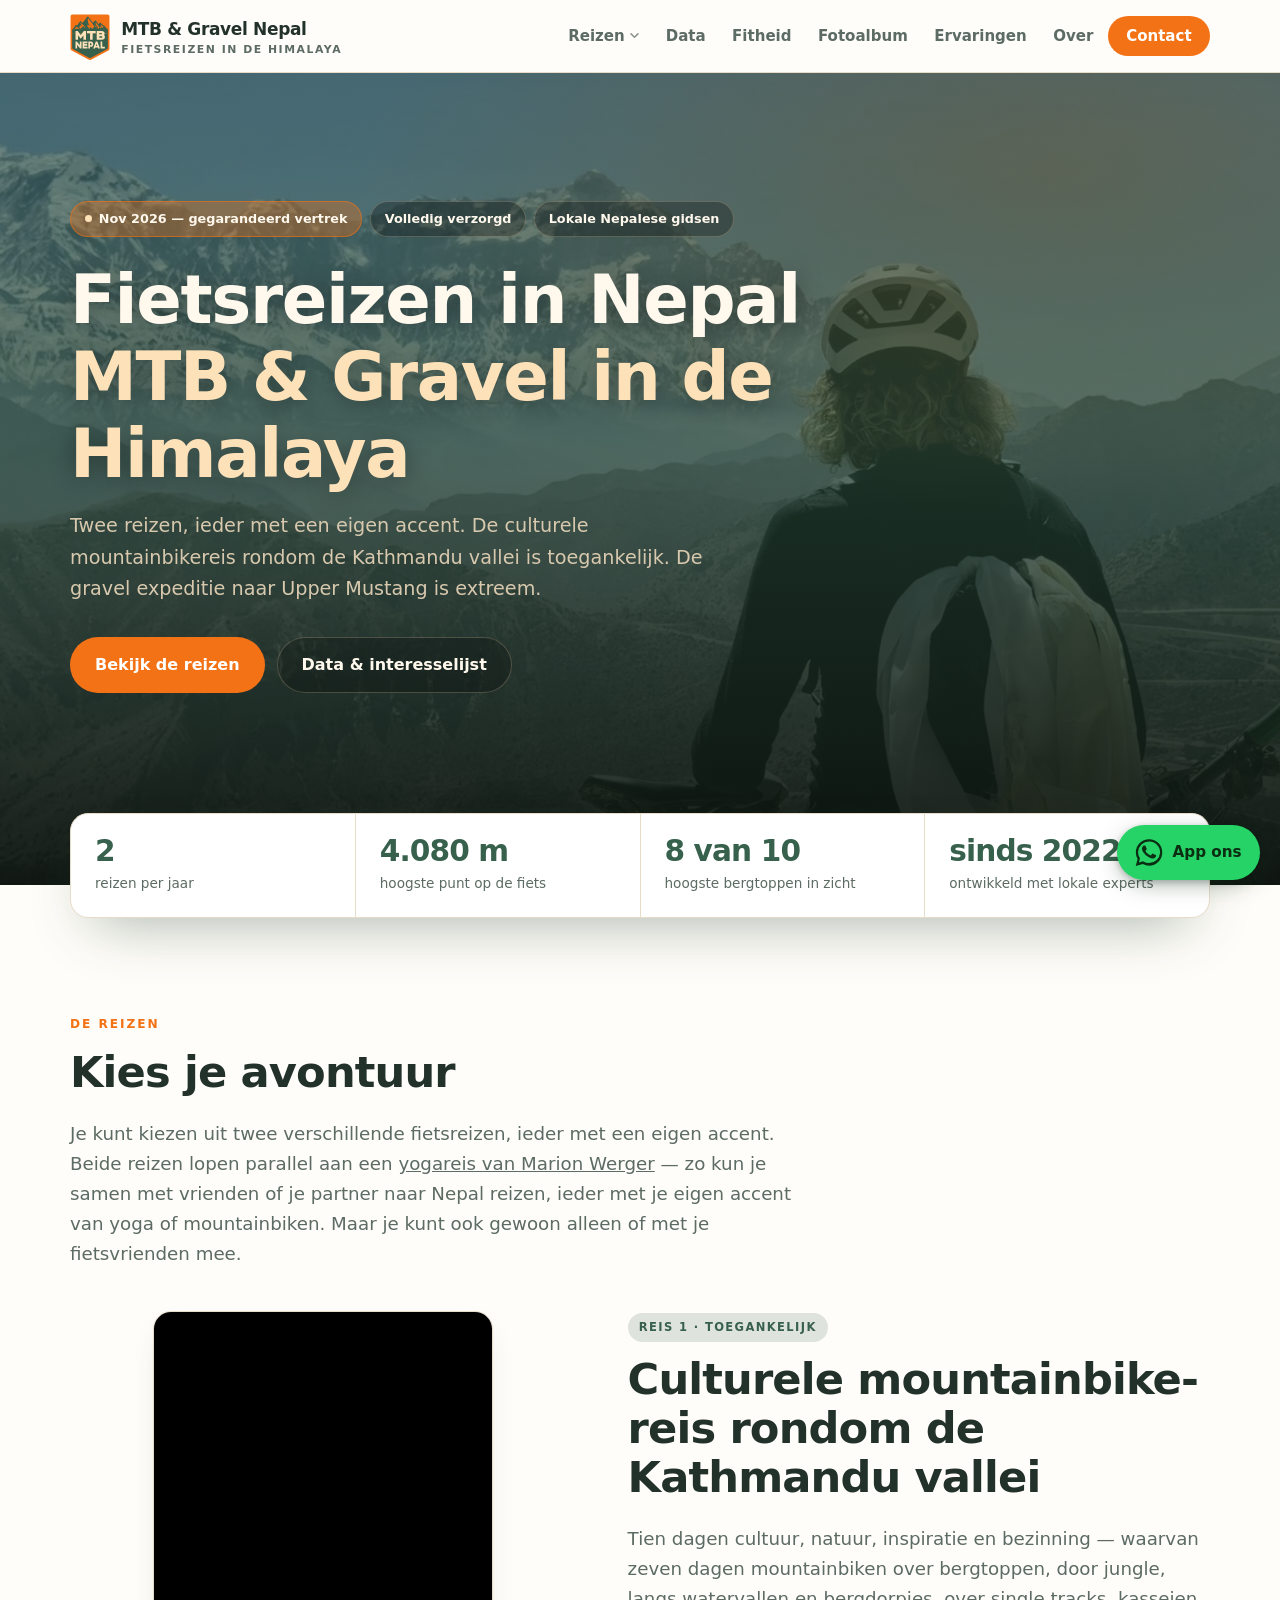
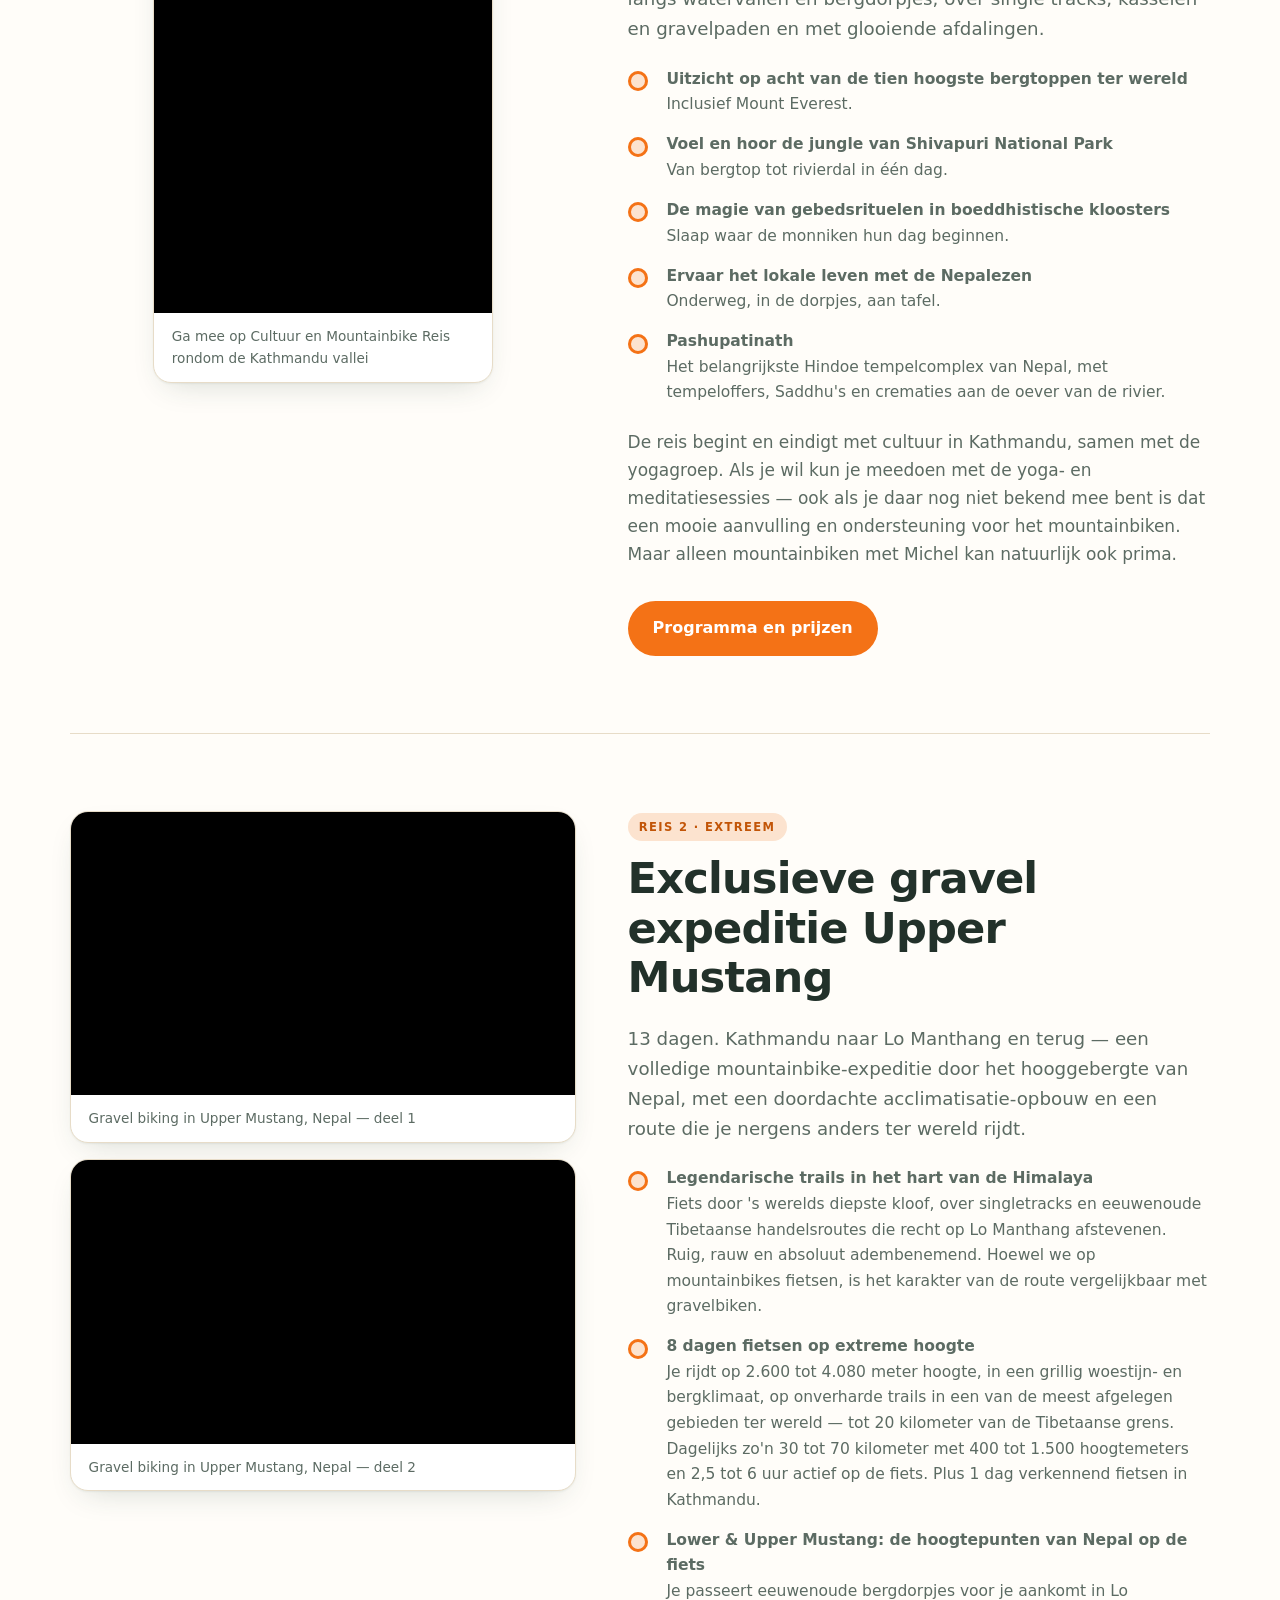
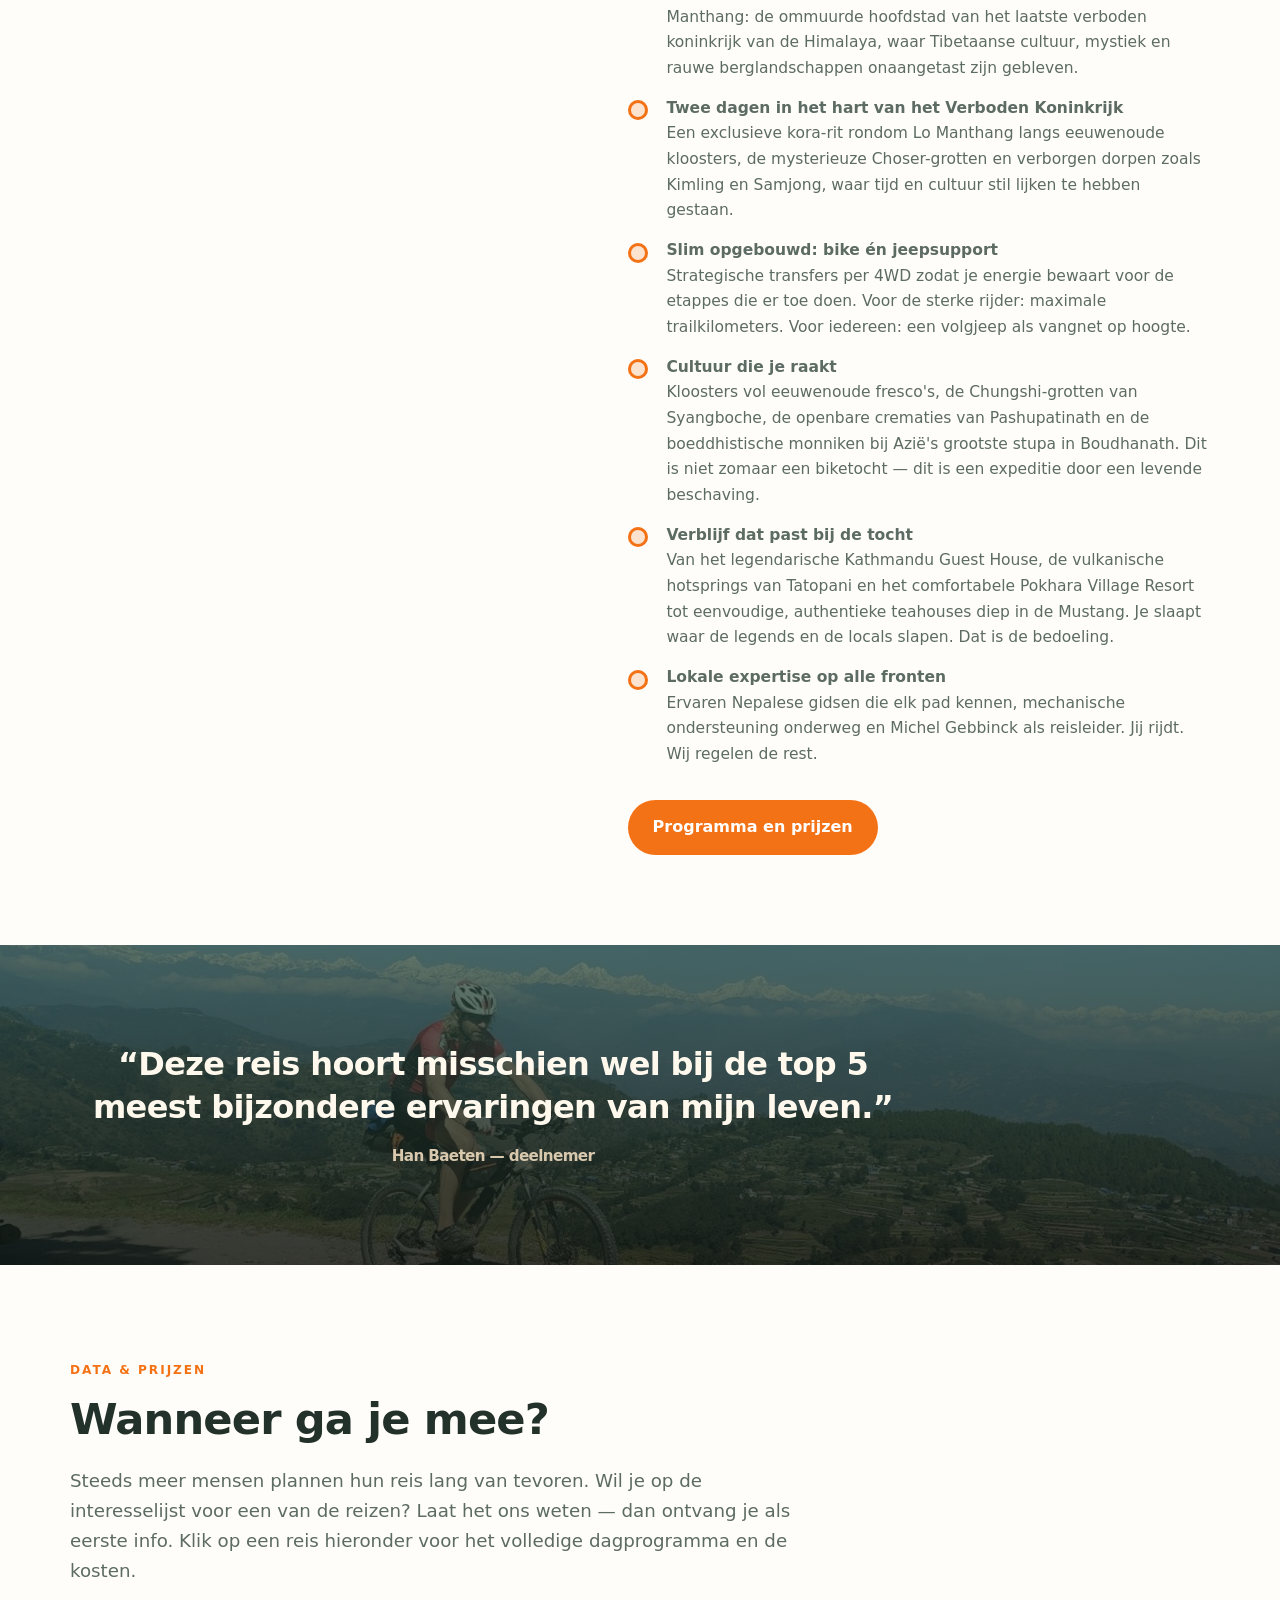
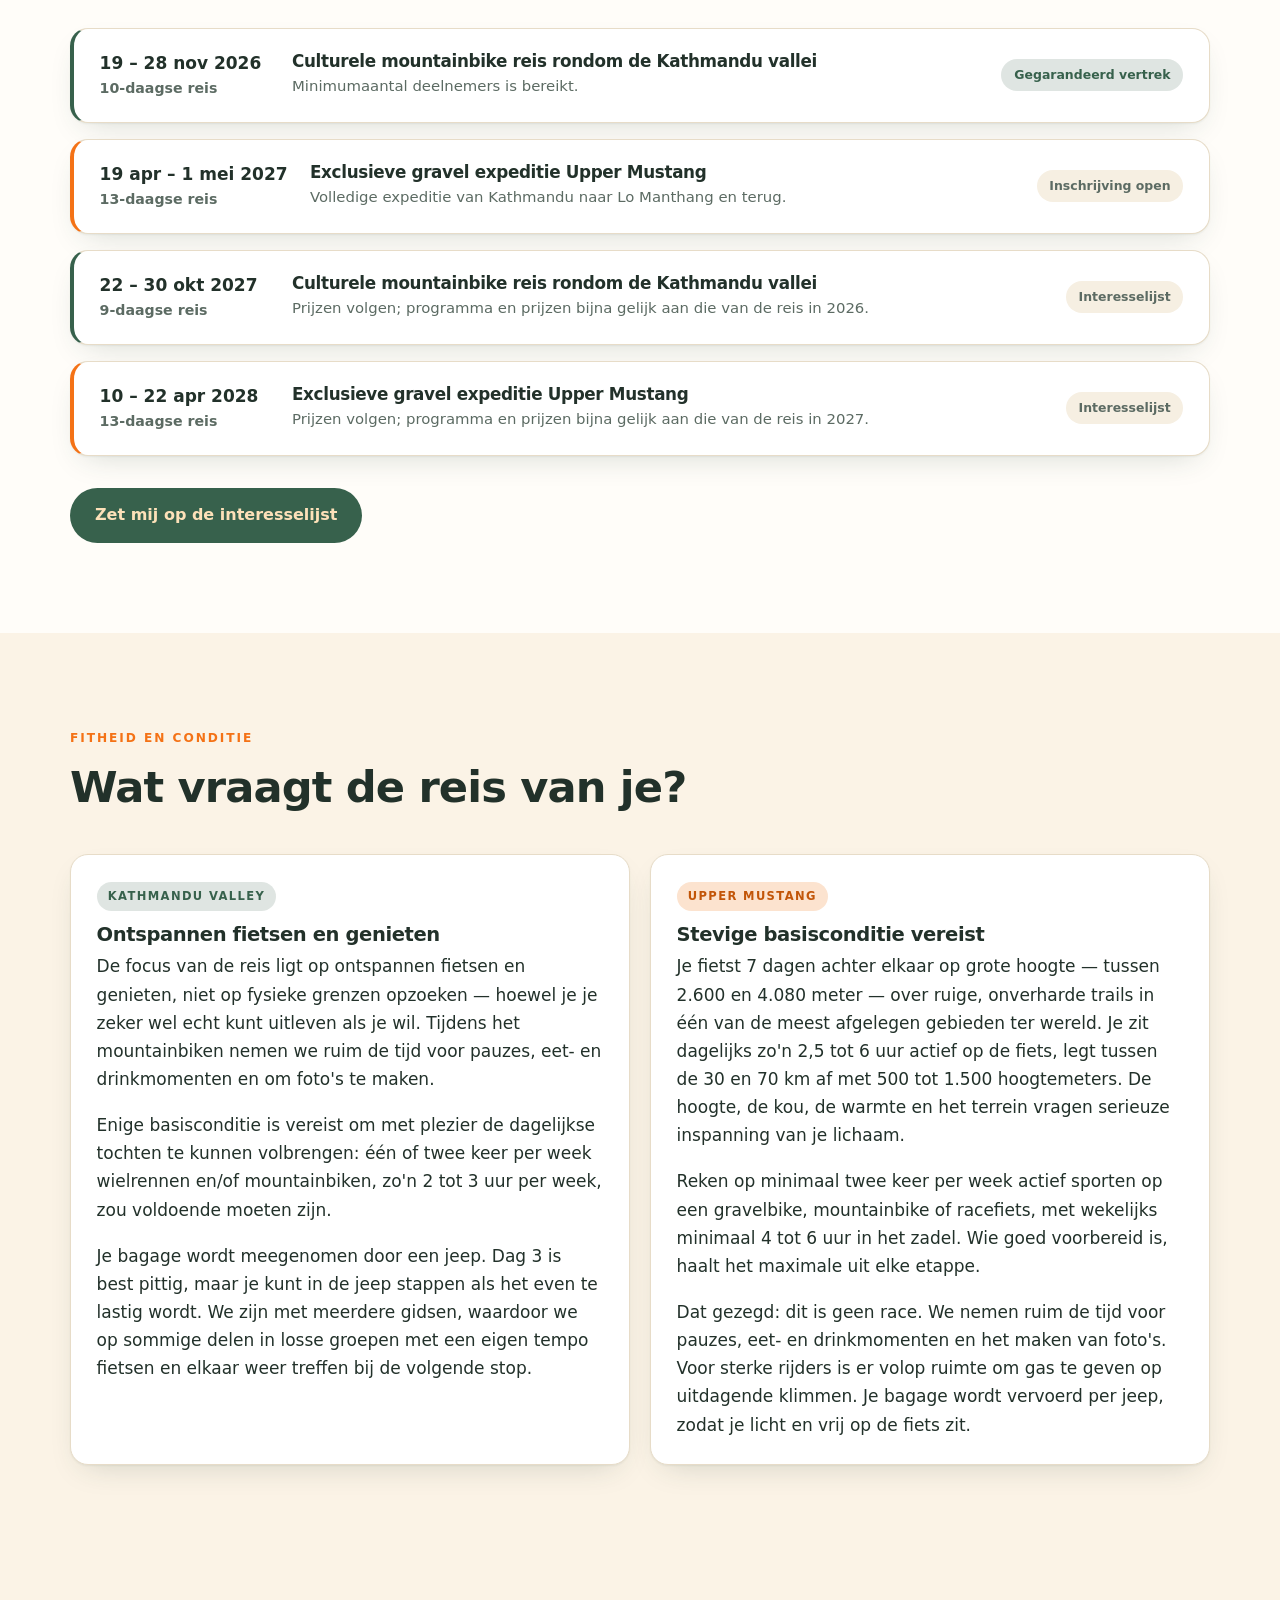
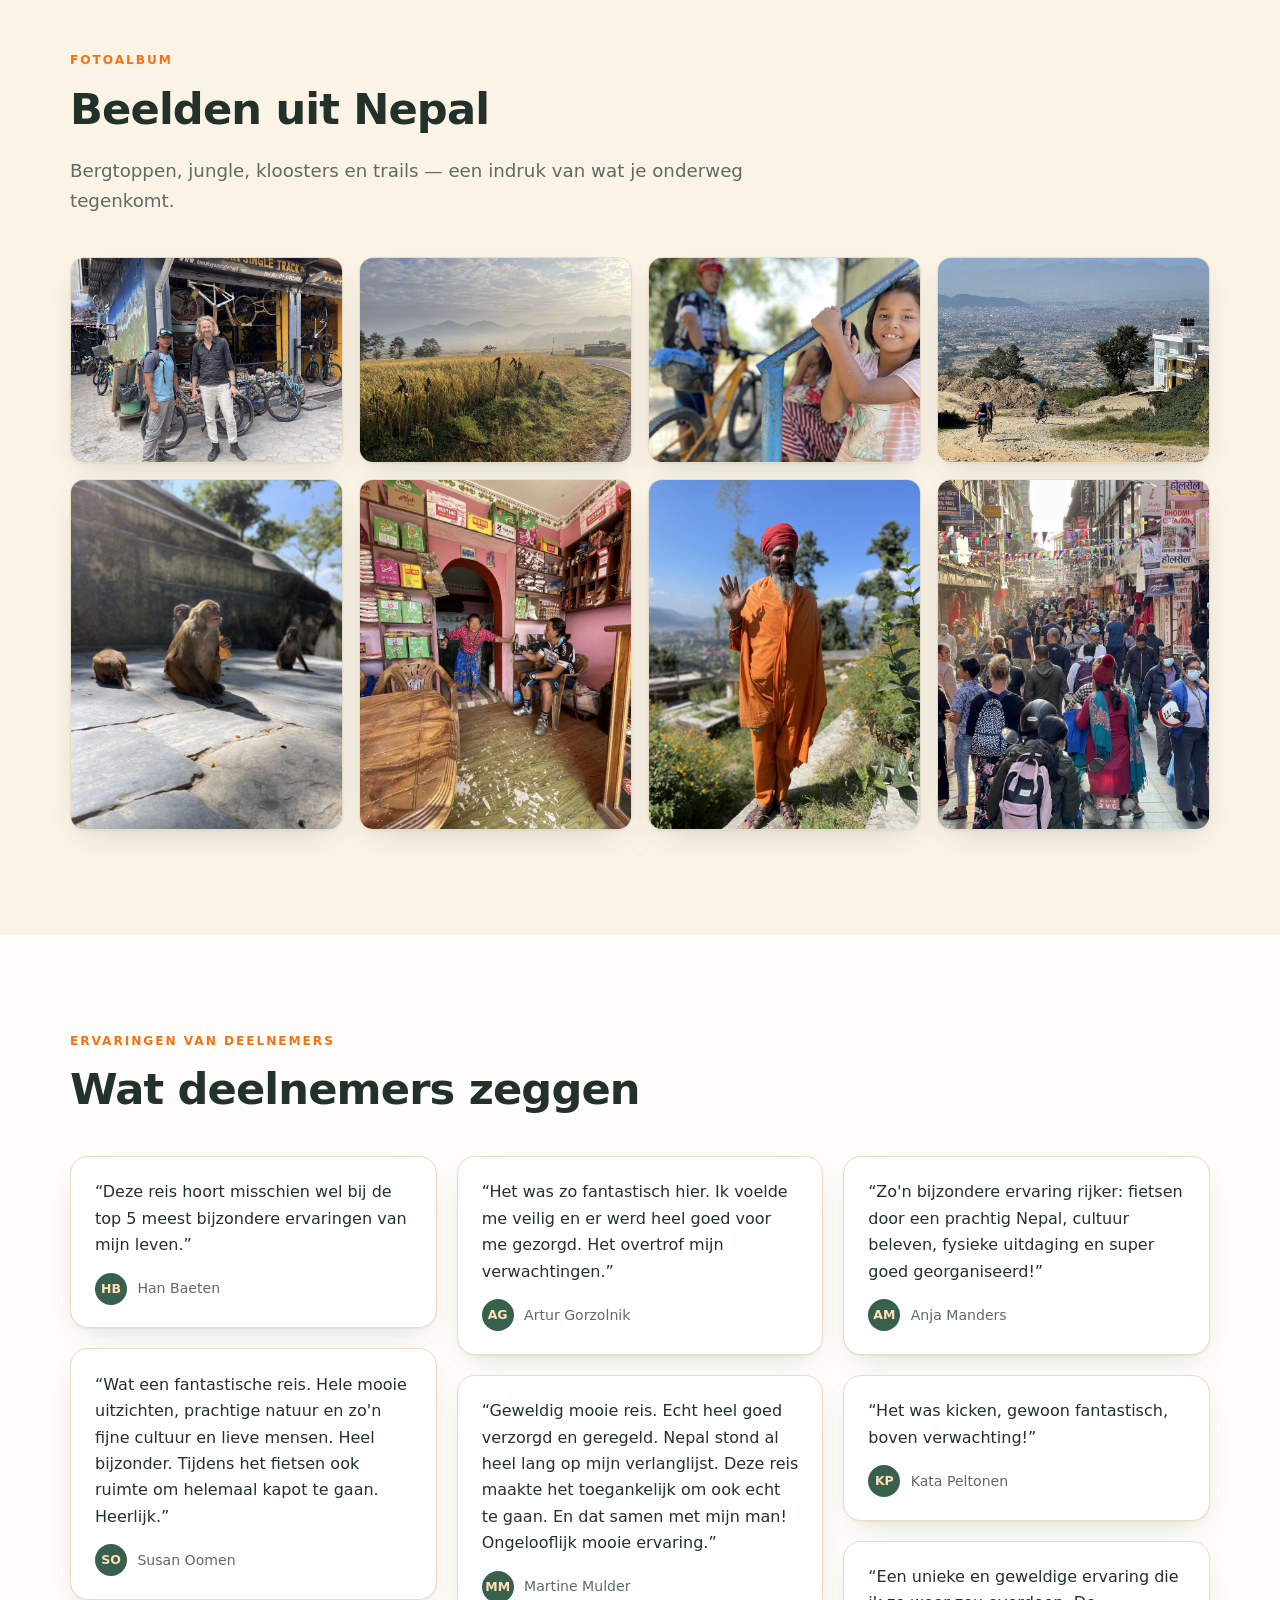
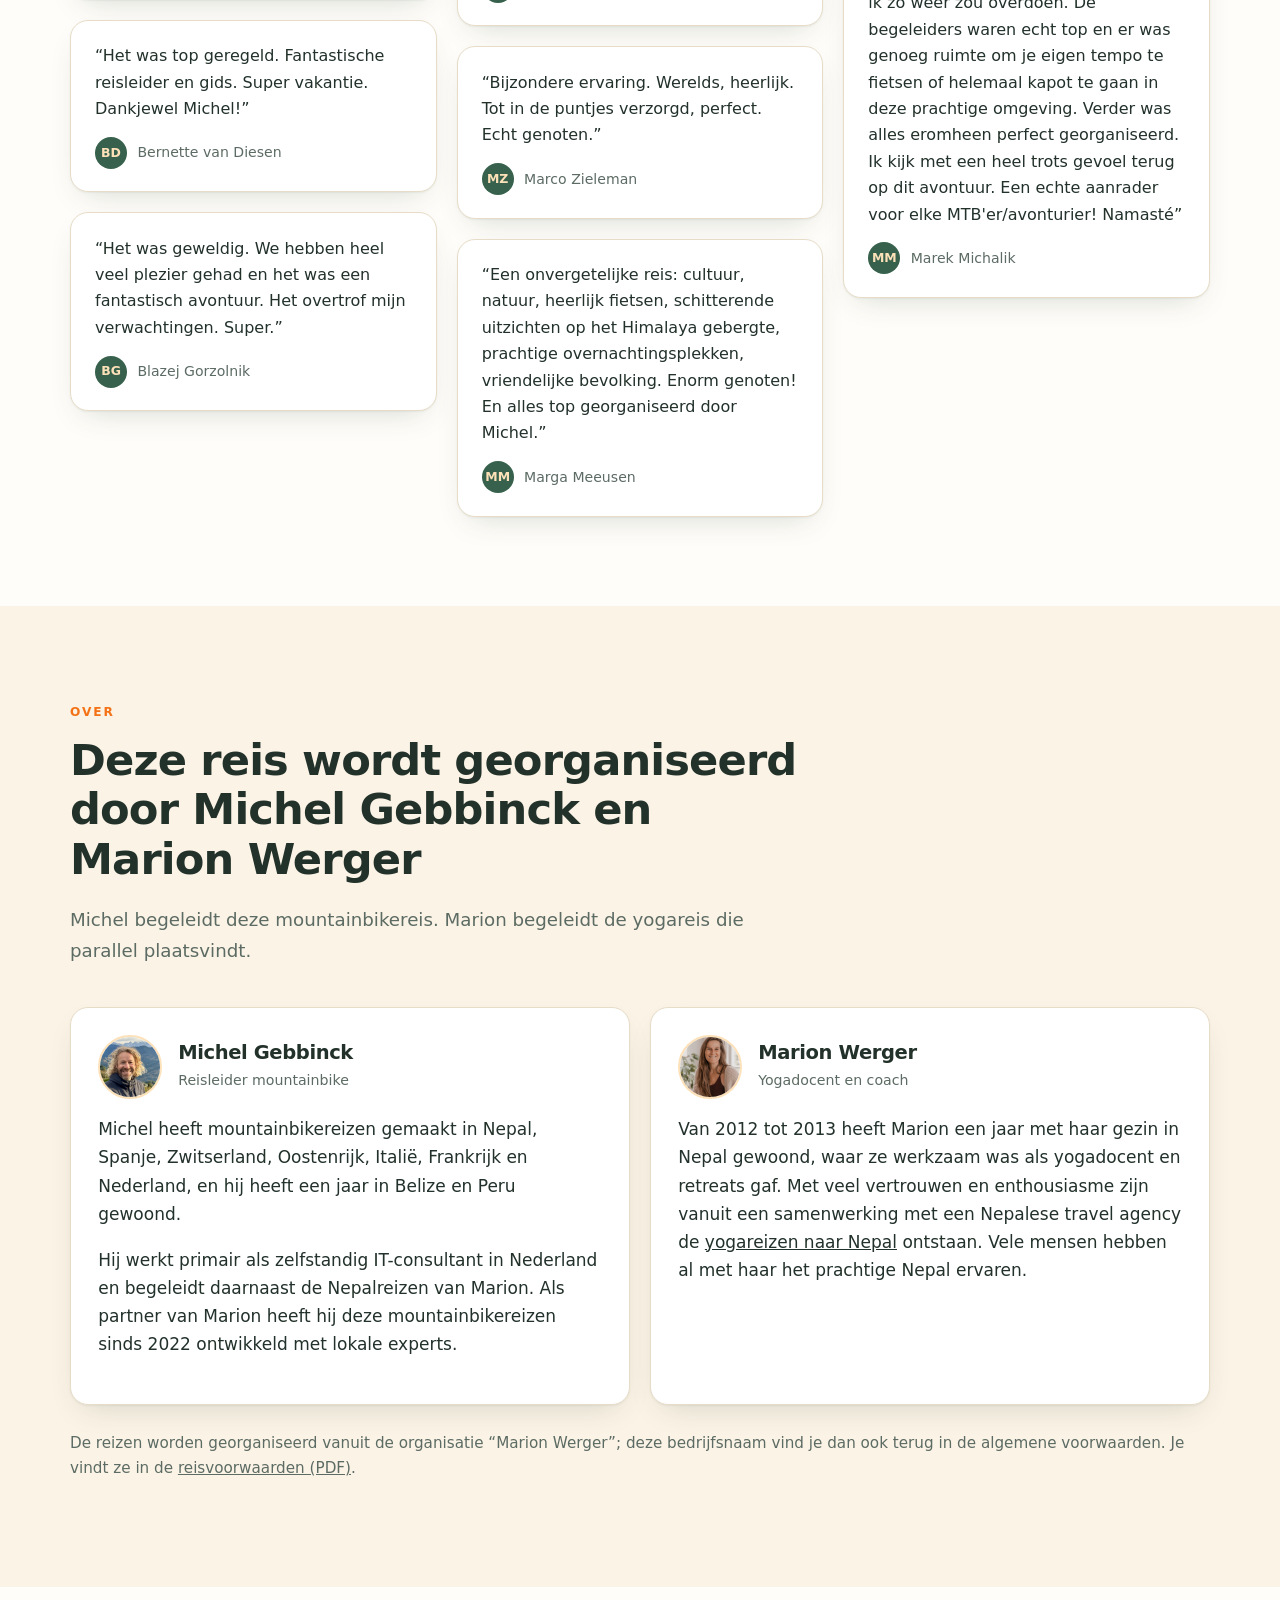
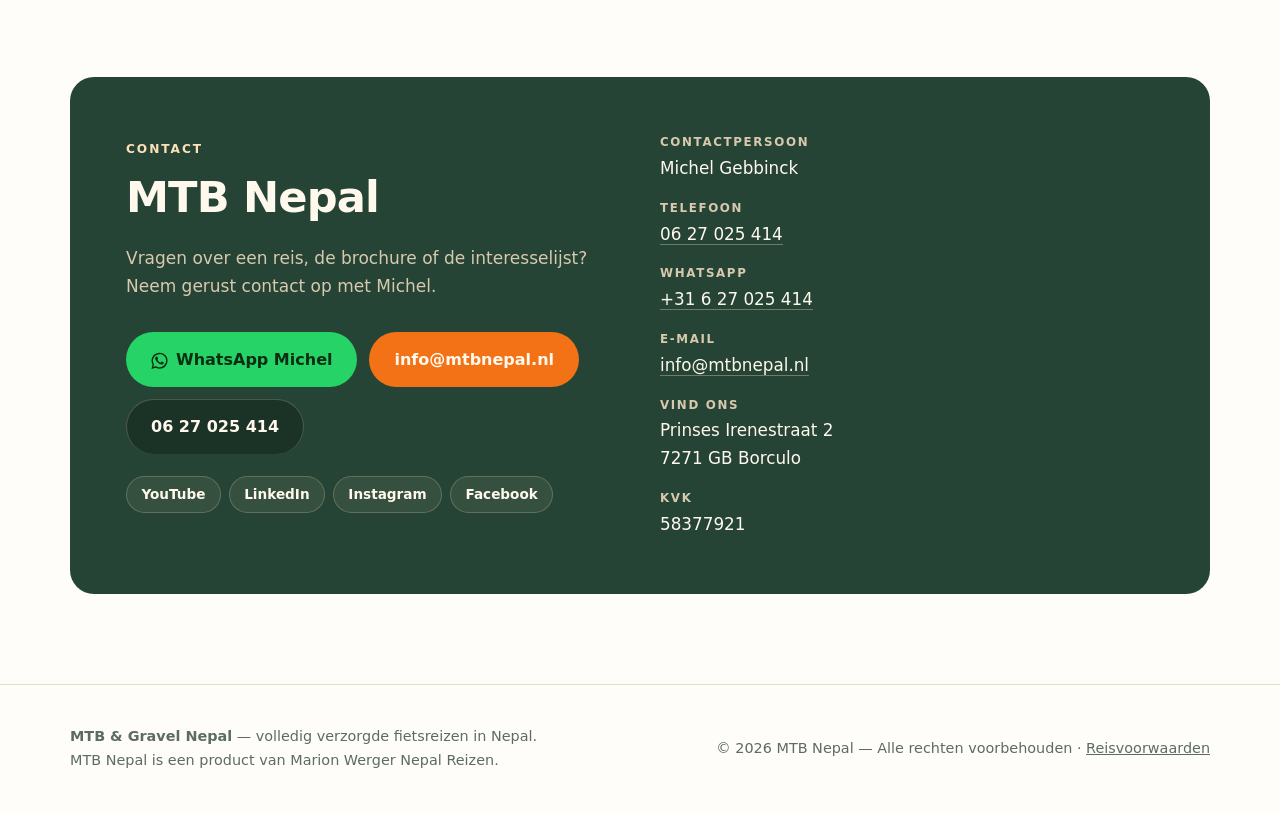
==== index.html @ 0edb3a71 "Add files via upload" ====
<!DOCTYPE html>
<html lang="nl" dir="ltr">
<head>
<meta charset="utf-8">
<meta name="viewport" content="width=device-width, initial-scale=1">
<meta name="color-scheme" content="light dark">
<title>Fietsreizen in Nepal — MTB &amp; Gravel Nepal</title>
<meta name="description" content="Volledig verzorgde mountainbike- en gravelreizen in Nepal. Culturele MTB-reis rondom de Kathmandu vallei en de exclusieve gravel expeditie naar Upper Mustang.">
<link rel="canonical" href="https://www.mtbnepal.nl/">
<meta property="og:site_name" content="MTB &amp; Gravel Nepal">
<meta property="og:title" content="Fietsreizen in Nepal — MTB &amp; Gravel Nepal">
<meta property="og:description" content="Volledig verzorgde mountainbike- en gravelreizen in Nepal. Culturele MTB-reis rondom de Kathmandu vallei en de exclusieve gravel expeditie naar Upper Mustang.">
<meta property="og:type" content="website">
<meta property="og:locale" content="nl_NL">
<meta property="og:url" content="https://www.mtbnepal.nl/">
<meta property="og:image" content="https://www.mtbnepal.nl/share-home.jpg">
<meta property="og:image:width" content="1200">
<meta property="og:image:height" content="630">
<meta property="og:image:alt" content="MTB &amp;amp; Gravel Nepal — fietsreizen in de Himalaya">
<meta name="twitter:card" content="summary_large_image">
<meta name="twitter:title" content="Fietsreizen in Nepal — MTB &amp; Gravel Nepal">
<meta name="twitter:description" content="Volledig verzorgde mountainbike- en gravelreizen in Nepal. Culturele MTB-reis rondom de Kathmandu vallei en de exclusieve gravel expeditie naar Upper Mustang.">
<meta name="twitter:image" content="https://www.mtbnepal.nl/share-home.jpg">
<link rel="icon" href="favicon.ico" sizes="any">
<link rel="icon" href="favicon.svg" type="image/svg+xml">
<link rel="icon" href="favicon-32x32.png" type="image/png" sizes="32x32">
<link rel="icon" href="favicon-16x16.png" type="image/png" sizes="16x16">
<link rel="apple-touch-icon" href="apple-touch-icon.png">
<link rel="manifest" href="site.webmanifest">
<meta name="theme-color" content="#F47216">
<link rel="stylesheet" href="style.css">
<script type="application/ld+json">
{
  "@context": "https://schema.org",
  "@graph": [
    {
      "@type": "TravelAgency",
      "@id": "https://www.mtbnepal.nl/#organisatie",
      "name": "MTB & Gravel Nepal",
      "url": "https://www.mtbnepal.nl/",
      "telephone": "+31627025414",
      "email": "info@mtbnepal.nl",
      "address": {
        "@type": "PostalAddress",
        "streetAddress": "Prinses Irenestraat 2",
        "postalCode": "7271 GB",
        "addressLocality": "Borculo",
        "addressCountry": "NL"
      },
      "sameAs": [
        "https://www.instagram.com/mtbnepal.nl",
        "https://www.facebook.com/mtbnepal.nl",
        "https://www.youtube.com/@michelgebbinck",
        "https://www.linkedin.com/in/michelgebbinck"
      ]
    },
    {
      "@type": "WebSite",
      "url": "https://www.mtbnepal.nl/",
      "name": "MTB & Gravel Nepal",
      "inLanguage": "nl-NL",
      "publisher": {
        "@id": "https://www.mtbnepal.nl/#organisatie"
      }
    },
    {
      "@type": "TouristTrip",
      "name": "Culturele mountainbike reis rondom de Kathmandu vallei",
      "description": "Tien dagen cultuur, natuur en mountainbiken rondom de Kathmandu vallei in Nepal.",
      "url": "https://www.mtbnepal.nl/kathmandu-vallei.html",
      "image": "https://www.mtbnepal.nl/images/hero-kathmandu-vallei.jpg",
      "touristType": "Mountainbikers en gravelrijders",
      "itinerary": {
        "@type": "Place",
        "name": "Nepal",
        "address": {
          "@type": "PostalAddress",
          "addressCountry": "NP"
        }
      },
      "provider": {
        "@id": "https://www.mtbnepal.nl/#organisatie"
      },
      "offers": {
        "@type": "Offer",
        "price": "1600",
        "priceCurrency": "EUR",
        "availability": "https://schema.org/InStock",
        "url": "https://www.mtbnepal.nl/kathmandu-vallei.html",
        "validFrom": "2026-01-01"
      },
      "subjectOf": {
        "@type": "Event",
        "startDate": "2026-11-19",
        "endDate": "2026-11-28",
        "eventAttendanceMode": "https://schema.org/OfflineEventAttendanceMode",
        "name": "Culturele mountainbike reis rondom de Kathmandu vallei",
        "location": {
          "@type": "Place",
          "name": "Nepal",
          "address": {
            "@type": "PostalAddress",
            "addressCountry": "NP"
          }
        }
      }
    },
    {
      "@type": "TouristTrip",
      "name": "Exclusieve gravel expeditie Upper Mustang",
      "description": "Dertien dagen gravelexpeditie van Kathmandu naar Lo Manthang, het laatste verboden koninkrijk van de Himalaya.",
      "url": "https://www.mtbnepal.nl/upper-mustang.html",
      "image": "https://www.mtbnepal.nl/images/hero-upper-mustang.jpg",
      "touristType": "Mountainbikers en gravelrijders",
      "itinerary": {
        "@type": "Place",
        "name": "Nepal",
        "address": {
          "@type": "PostalAddress",
          "addressCountry": "NP"
        }
      },
      "provider": {
        "@id": "https://www.mtbnepal.nl/#organisatie"
      },
      "offers": {
        "@type": "Offer",
        "price": "3375",
        "priceCurrency": "EUR",
        "availability": "https://schema.org/InStock",
        "url": "https://www.mtbnepal.nl/upper-mustang.html",
        "validFrom": "2026-01-01"
      },
      "subjectOf": {
        "@type": "Event",
        "startDate": "2027-04-19",
        "endDate": "2027-05-01",
        "eventAttendanceMode": "https://schema.org/OfflineEventAttendanceMode",
        "name": "Exclusieve gravel expeditie Upper Mustang",
        "location": {
          "@type": "Place",
          "name": "Nepal",
          "address": {
            "@type": "PostalAddress",
            "addressCountry": "NP"
          }
        }
      }
    }
  ]
}
</script>
</head>
<body>
<header class="site-header">
  <div class="wrap">
    <nav class="nav" aria-label="Hoofdnavigatie">
      <a class="brand" href="#top">
        <span class="mark" aria-hidden="true"><svg viewBox="300 46 623 725" xmlns="http://www.w3.org/2000/svg" role="img" aria-label="MTB Nepal logo"><path fill="#F47216" d="M 308.414 87.316 L 308.414 586.167 C 308.414 598.148 315 609.164 325.550 614.835 L 588.453 756.160 C 602.886 763.917 620.25 763.917 634.683 756.160 L 897.582 614.835 C 908.136 609.164 914.718 598.148 914.718 586.167 L 914.718 87.316 C 914.718 69.339 900.148 54.765 882.171 54.765 L 340.964 54.765 C 322.988 54.765 308.414 69.339 308.414 87.316 "/><path fill="#37614C" d="M 573.523 143.390 C 570.121 153.843 592.527 157.976 580.324 183.75 L 611.023 232.367 L 577.605 210.042 L 568.718 237.312 L 611.652 285.546 L 550.812 251.152 L 525.152 271.148 C 526.066 254.093 535.488 243.957 525.398 234.292 L 466.773 181.449 C 465.75 181.5 462.816 183.703 462.285 185.175 C 461.652 186.937 462.515 191.300 463.726 193.148 L 481.410 220.132 C 461.558 228.496 452.406 225.683 445.085 250.800 L 463.300 280.179 L 402.265 244.527 L 352.179 298.046 L 332.984 294.148 L 392.171 213.281 L 409.230 224.742 L 461.226 154.933 L 493.335 184.625 L 577.296 81.777 L 657.722 181.082 L 697.757 144.582 L 741.5 201.816 L 773.257 179.808 C 795.441 199.308 805.273 219.007 834.062 228.074 C 854.375 246.644 871.425 269.328 890.152 290.863 L 852.562 280.558 L 808.578 234.574 L 780.398 208.808 L 781.789 232.441 C 791.75 244.035 800.554 253.105 809.691 266.003 L 772.546 241.171 L 760.617 251.261 L 701.386 173.683 L 697.304 205.503 L 753.417 285.296 L 686.808 225 L 668.761 232.312 L 660.570 210.386 L 583.242 113.546 Z M 573.523 143.390 "/><path fill="#37614C" d="M 463.300 275.996 L 508.863 234.808 L 525.152 264.843 L 550.812 240.164 L 611.652 282.617 L 606.382 248.050 L 655.906 277.117 L 680.738 234.808 L 753.417 282.308 L 749.148 249.886 L 783.304 271.578 L 784.687 251.730 L 809.691 258.496 L 817.609 248.898 L 890.152 289.179 L 890.152 351.519 L 332.984 351.519 L 332.984 293.234 L 415.957 270.761 Z M 463.300 275.996 "/><path fill="#37614C" d="M 332.984 351.519 L 332.984 567.503 C 332.984 579.820 339.75 591.136 350.597 596.968 L 588.437 724.820 C 602.878 732.585 620.253 732.585 634.699 724.820 L 872.539 596.968 C 883.386 591.136 890.152 579.820 890.152 567.503 L 890.152 351.519 Z M 332.984 351.519 "/><path fill="#FDE1B9" d="M 546.757 311.476 C 548.101 311.476 549.445 312.820 549.445 314.164 L 549.445 443.136 C 549.445 444.476 548.101 445.820 546.757 445.820 L 511.828 445.820 C 510.484 445.820 509.140 444.476 509.140 443.136 L 509.140 375.066 L 508.691 375.066 C 508.691 375.066 505.335 382.007 500.410 388.726 L 467.718 433.281 L 435.253 388.726 C 430.324 382.007 426.964 375.066 426.964 375.066 L 426.296 375.066 L 426.296 443.136 C 426.296 444.476 424.949 445.820 423.609 445.820 L 388.679 445.820 C 387.335 445.820 385.992 444.476 385.992 443.136 L 385.992 314.164 C 385.992 312.820 387.335 311.476 388.679 311.476 L 418.679 311.476 C 420.25 311.476 421.816 312.148 422.937 313.714 L 467.492 374.843 L 467.941 374.843 L 512.5 313.714 C 513.617 312.148 515.187 311.476 516.753 311.476 Z M 546.757 311.476 "/><path fill="#FDE1B9" d="M 568.242 345.511 C 566.902 345.511 565.109 343.718 565.109 342.375 L 565.109 314.609 C 565.109 313.265 566.902 311.476 568.242 311.476 L 697.214 311.476 C 698.558 311.476 700.351 313.265 700.351 314.609 L 700.351 342.375 C 700.351 343.718 698.558 345.511 697.214 345.511 L 652.882 345.511 L 652.882 443.136 C 652.882 444.476 651.539 445.820 650.195 445.820 L 615.265 445.820 C 613.921 445.820 612.578 444.476 612.578 443.136 L 612.578 345.511 Z M 568.242 345.511 "/><path fill="#FDE1B9" d="M 756.320 414.027 L 788.339 414.027 C 799.980 414.027 804.234 409.546 804.234 402.832 C 804.234 396.339 799.308 391.410 787.890 391.410 L 756.320 391.410 Z M 756.320 362.75 L 786.996 362.75 C 796.398 362.75 799.757 358.722 799.757 353.125 C 799.757 347.527 795.277 343.269 785.652 343.269 L 756.320 343.269 Z M 718.703 445.820 C 717.359 445.820 716.015 444.476 716.015 443.136 L 716.015 314.164 C 716.015 312.820 717.359 311.476 718.703 311.476 L 792.589 311.476 C 823.492 311.476 839.835 328.046 839.835 348.867 C 839.835 359.167 835.804 367.453 828.863 373.722 L 828.863 373.945 C 838.718 380.886 844.539 391.187 844.539 404.398 C 844.539 430.148 825.507 445.820 792.589 445.820 Z M 718.703 445.820 "/><path fill="#FDE1B9" d="M 421.105 536.683 C 417.003 531.558 412.320 524.242 412.320 524.242 L 411.738 524.242 L 411.738 581.156 C 411.738 582.25 410.859 583.351 409.980 583.351 L 387.144 583.351 C 386.265 583.351 385.386 582.25 385.386 581.156 L 385.386 475.746 C 385.386 474.648 386.265 473.550 387.144 473.550 L 406.906 473.550 L 444.527 521.128 C 448.769 526.437 452.578 532.476 452.578 532.476 L 453.015 532.476 L 453.015 475.746 C 453.015 474.648 453.894 473.550 454.769 473.550 L 477.609 473.550 C 478.484 473.550 479.363 474.648 479.363 475.746 L 479.363 581.156 C 479.363 582.25 478.484 583.351 477.609 583.351 L 457.843 583.351 Z M 421.105 536.683 "/><path fill="#FDE1B9" d="M 522.410 540.894 L 522.410 555.531 L 570.421 555.531 C 571.300 555.531 572.472 557 572.472 558.093 L 572.472 580.789 C 572.472 581.886 571.300 583.351 570.421 583.351 L 497.816 583.351 C 496.941 583.351 496.062 582.25 496.062 581.156 L 496.062 475.746 C 496.062 474.648 496.941 473.550 497.816 473.550 L 569.835 473.550 C 570.714 473.550 571.886 475.015 571.886 476.113 L 571.886 498.804 C 571.886 499.902 570.714 501.367 569.835 501.367 L 522.410 501.367 L 522.410 514.910 L 565.445 514.910 C 566.324 514.910 567.496 516.371 567.496 517.468 L 567.496 538.332 C 567.496 539.429 566.324 540.894 565.445 540.894 Z M 522.410 540.894 "/><path fill="#FDE1B9" d="M 611.566 501.367 L 611.566 531.558 L 622.984 531.558 C 631.179 531.558 636.304 525.523 636.304 516.554 C 636.304 507.589 631.328 501.367 622.984 501.367 Z M 586.972 583.347 C 586.093 583.347 585.214 582.25 585.214 581.152 L 585.214 475.75 C 585.214 474.648 586.093 473.550 586.972 473.550 L 625.617 473.550 C 647.429 473.550 662.796 490.570 662.796 516.003 C 662.796 541.992 646.695 557.546 625.617 557.546 L 611.566 557.546 L 611.566 581.152 C 611.566 582.25 610.687 583.347 609.808 583.347 Z M 586.972 583.347 "/><path fill="#FDE1B9" d="M 703.937 542.726 L 724.140 542.726 L 720.187 531.558 C 717.843 524.789 714.476 510.699 714.476 510.699 L 713.597 510.699 C 713.597 510.699 710.234 524.789 707.890 531.558 Z M 733.214 568.710 L 694.863 568.710 L 690.617 580.968 C 689.886 582.980 689.300 583.351 687.542 583.351 L 662.953 583.351 C 662.074 583.351 661.781 582.617 661.781 582.066 C 661.781 581.519 662.074 580.789 662.367 579.875 L 701.742 473.550 L 726.335 473.550 L 765.710 579.875 C 766.003 580.605 766.296 581.519 766.296 582.066 C 766.296 582.617 766.003 583.351 765.125 583.351 L 740.535 583.351 C 738.777 583.351 738.191 582.980 737.460 580.968 Z M 733.214 568.710 "/><path fill="#FDE1B9" d="M 802.464 555.531 L 841.105 555.531 C 841.984 555.531 843.156 557 843.156 558.093 L 843.156 580.789 C 843.156 581.886 841.984 583.351 841.105 583.351 L 777.871 583.351 C 776.992 583.351 776.113 582.25 776.113 581.156 L 776.113 475.746 C 776.113 474.648 776.992 473.550 777.871 473.550 L 800.707 473.550 C 801.585 473.550 802.464 474.648 802.464 475.746 Z M 802.464 555.531 "/></svg></span>
        <span>MTB &amp; Gravel Nepal<small>Fietsreizen in de Himalaya</small></span>
      </a>
      <input class="nav-toggle" type="checkbox" id="nav-toggle" aria-hidden="true" tabindex="-1">
      <label class="nav-toggle-label" for="nav-toggle" role="button" tabindex="0" aria-label="Menu openen of sluiten"><span></span></label>
      <div class="nav-links">
        <div class="has-sub">
          <a href="#reizen">Reizen<svg class="caret" width="9" height="6" viewBox="0 0 10 7" aria-hidden="true" focusable="false"><path d="M1 1l4 4 4-4" fill="none" stroke="currentColor" stroke-width="1.8" stroke-linecap="round" stroke-linejoin="round"/></svg></a>
          <div class="submenu">
            <a href="kathmandu-vallei.html">Kathmandu vallei</a>
            <a href="upper-mustang.html">Upper Mustang</a>
          </div>
        </div>
        <a href="#data">Data</a>
        <a href="#conditie">Fitheid</a>
        <a href="#fotoalbum">Fotoalbum</a>
        <a href="#ervaringen">Ervaringen</a>
        <a href="#over">Over</a>
        <a class="cta" href="#contact">Contact</a>
      </div>
    </nav>
  </div>
</header>


<main id="top">

  <section class="hero">
    <img class="hero__bg" src="images/hero-himalaya-trail.jpg" alt="Mountainbiken op een bergpad in Nepal met uitzicht op de Himalaya">
    <div class="wrap hero__inner">
      <div class="hero__badges">
        <span class="badge is-live"><span class="dot"></span> Nov 2026 — gegarandeerd vertrek</span>
        <span class="badge">Volledig verzorgd</span>
        <span class="badge">Lokale Nepalese gidsen</span>
      </div>
      <h1>Fietsreizen in Nepal<em>MTB &amp; Gravel in de Himalaya</em></h1>
      <p>Twee reizen, ieder met een eigen accent. De culturele mountainbikereis rondom de Kathmandu vallei is toegankelijk. De gravel expeditie naar Upper Mustang is extreem.</p>
      <div class="btn-row">
        <a class="btn btn--primary" href="#reizen">Bekijk de reizen</a>
        <a class="btn btn--ghost" href="#data">Data &amp; interesselijst</a>
      </div>
    </div>
  </section>

  <div class="wrap">
    <div class="hero__stats">
      <div><strong>2</strong><span>reizen per jaar</span></div>
      <div><strong>4.080 m</strong><span>hoogste punt op de fiets</span></div>
      <div><strong>8 van 10</strong><span>hoogste bergtoppen in zicht</span></div>
      <div><strong>sinds 2022</strong><span>ontwikkeld met lokale experts</span></div>
    </div>
  </div>

  <!-- REIZEN -->
  <section class="section" id="reizen">
    <div class="wrap">
      <div class="section-head">
        <span class="eyebrow">De reizen</span>
        <h2>Kies je avontuur</h2>
        <p class="lead">Je kunt kiezen uit twee verschillende fietsreizen, ieder met een eigen accent. Beide reizen lopen parallel aan een <a href="https://marionwerger.nl/yogareis-nepal/" target="_blank" rel="noopener">yogareis van Marion Werger</a> — zo kun je samen met vrienden of je partner naar Nepal reizen, ieder met je eigen accent van yoga of mountainbiken. Maar je kunt ook gewoon alleen of met je fietsvrienden mee.</p>
      </div>

      <article class="trip">
        <div class="trip__media trip__media--short">
          <figure>
            <div class="frame frame--tall">
              <iframe
                src="https://www.youtube-nocookie.com/embed/rChO2ek9Luo?autoplay=1&amp;mute=1&amp;playsinline=1&amp;loop=1&amp;playlist=rChO2ek9Luo&amp;rel=0&amp;modestbranding=1"
                title="Ga mee op Cultuur en Mountainbike Reis in Nepal"
                loading="lazy"
                allow="accelerometer; autoplay; clipboard-write; encrypted-media; gyroscope; picture-in-picture; web-share"
                referrerpolicy="strict-origin-when-cross-origin"
                allowfullscreen></iframe>
            </div>
            <figcaption>Ga mee op Cultuur en Mountainbike Reis rondom de Kathmandu vallei</figcaption>
          </figure>
        </div>
        <div>
          <span class="tag tag--calm">Reis 1 · toegankelijk</span>
          <h2 style="margin-block-start:.8rem">Culturele mountainbike&shy;reis rondom de Kathmandu vallei</h2>
          <p class="lead">Tien dagen cultuur, natuur, inspiratie en bezinning — waarvan zeven dagen mountainbiken over bergtoppen, door jungle, langs watervallen en bergdorpjes, over single tracks, kasseien en gravelpaden en met glooiende afdalingen.</p>
          <ul class="checks">
            <li><span><strong>Uitzicht op acht van de tien hoogste bergtoppen ter wereld</strong><span>Inclusief Mount Everest.</span></span></li>
            <li><span><strong>Voel en hoor de jungle van Shivapuri National Park</strong><span>Van bergtop tot rivierdal in één dag.</span></span></li>
            <li><span><strong>De magie van gebedsrituelen in boeddhistische kloosters</strong><span>Slaap waar de monniken hun dag beginnen.</span></span></li>
            <li><span><strong>Ervaar het lokale leven met de Nepalezen</strong><span>Onderweg, in de dorpjes, aan tafel.</span></span></li>
            <li><span><strong>Pashupatinath</strong><span>Het belangrijkste Hindoe tempelcomplex van Nepal, met tempeloffers, Saddhu's en crematies aan de oever van de rivier.</span></span></li>
          </ul>
          <p style="margin-block-start:1.4rem;color:var(--text-soft)">De reis begint en eindigt met cultuur in Kathmandu, samen met de yogagroep. Als je wil kun je meedoen met de yoga- en meditatiesessies — ook als je daar nog niet bekend mee bent is dat een mooie aanvulling en ondersteuning voor het mountainbiken. Maar alleen mountainbiken met Michel kan natuurlijk ook prima.</p>
          <div class="btn-row"><a class="btn btn--primary" href="kathmandu-vallei.html">Programma en prijzen</a></div>
        </div>
      </article>

      <article class="trip">
        <div class="trip__media trip__media--stack">
          <figure>
            <div class="frame">
              <iframe
                src="https://www.youtube-nocookie.com/embed/dAoAfMNIM5E?autoplay=1&amp;mute=1&amp;playsinline=1&amp;loop=1&amp;playlist=dAoAfMNIM5E&amp;rel=0&amp;modestbranding=1"
                title="Gravel biking in Upper Mustang, Nepal — deel 1"
                loading="lazy"
                allow="accelerometer; autoplay; clipboard-write; encrypted-media; gyroscope; picture-in-picture; web-share"
                referrerpolicy="strict-origin-when-cross-origin"
                allowfullscreen></iframe>
            </div>
            <figcaption>Gravel biking in Upper Mustang, Nepal — deel 1</figcaption>
          </figure>
          <figure>
            <div class="frame">
              <iframe
                src="https://www.youtube-nocookie.com/embed/ZRoMkhB-InQ?autoplay=1&amp;mute=1&amp;playsinline=1&amp;loop=1&amp;playlist=ZRoMkhB-InQ&amp;rel=0&amp;modestbranding=1"
                title="Gravel biking in Upper Mustang, Nepal — deel 2"
                loading="lazy"
                allow="accelerometer; autoplay; clipboard-write; encrypted-media; gyroscope; picture-in-picture; web-share"
                referrerpolicy="strict-origin-when-cross-origin"
                allowfullscreen></iframe>
            </div>
            <figcaption>Gravel biking in Upper Mustang, Nepal — deel 2</figcaption>
          </figure>
        </div>
        <div>
          <span class="tag">Reis 2 · extreem</span>
          <h2 style="margin-block-start:.8rem">Exclusieve gravel expeditie Upper Mustang</h2>
          <p class="lead">13 dagen. Kathmandu naar Lo Manthang en terug — een volledige mountainbike-expeditie door het hooggebergte van Nepal, met een doordachte acclimatisatie-opbouw en een route die je nergens anders ter wereld rijdt.</p>
          <ul class="checks">
            <li><span><strong>Legendarische trails in het hart van de Himalaya</strong><span>Fiets door 's werelds diepste kloof, over singletracks en eeuwenoude Tibetaanse handelsroutes die recht op Lo Manthang afstevenen. Ruig, rauw en absoluut adembenemend. Hoewel we op mountainbikes fietsen, is het karakter van de route vergelijkbaar met gravelbiken.</span></span></li>
            <li><span><strong>8 dagen fietsen op extreme hoogte</strong><span>Je rijdt op 2.600 tot 4.080 meter hoogte, in een grillig woestijn- en bergklimaat, op onverharde trails in een van de meest afgelegen gebieden ter wereld — tot 20 kilometer van de Tibetaanse grens. Dagelijks zo'n 30 tot 70 kilometer met 400 tot 1.500 hoogtemeters en 2,5 tot 6 uur actief op de fiets. Plus 1 dag verkennend fietsen in Kathmandu.</span></span></li>
            <li><span><strong>Lower &amp; Upper Mustang: de hoogtepunten van Nepal op de fiets</strong><span>Je passeert eeuwenoude bergdorpjes voor je aankomt in Lo Manthang: de ommuurde hoofdstad van het laatste verboden koninkrijk van de Himalaya, waar Tibetaanse cultuur, mystiek en rauwe berglandschappen onaangetast zijn gebleven.</span></span></li>
            <li><span><strong>Twee dagen in het hart van het Verboden Koninkrijk</strong><span>Een exclusieve kora-rit rondom Lo Manthang langs eeuwenoude kloosters, de mysterieuze Choser-grotten en verborgen dorpen zoals Kimling en Samjong, waar tijd en cultuur stil lijken te hebben gestaan.</span></span></li>
            <li><span><strong>Slim opgebouwd: bike én jeepsupport</strong><span>Strategische transfers per 4WD zodat je energie bewaart voor de etappes die er toe doen. Voor de sterke rijder: maximale trailkilometers. Voor iedereen: een volgjeep als vangnet op hoogte.</span></span></li>
            <li><span><strong>Cultuur die je raakt</strong><span>Kloosters vol eeuwenoude fresco's, de Chungshi-grotten van Syangboche, de openbare crematies van Pashupatinath en de boeddhistische monniken bij Azië's grootste stupa in Boudhanath. Dit is niet zomaar een biketocht — dit is een expeditie door een levende beschaving.</span></span></li>
            <li><span><strong>Verblijf dat past bij de tocht</strong><span>Van het legendarische Kathmandu Guest House, de vulkanische hotsprings van Tatopani en het comfortabele Pokhara Village Resort tot eenvoudige, authentieke teahouses diep in de Mustang. Je slaapt waar de legends en de locals slapen. Dat is de bedoeling.</span></span></li>
            <li><span><strong>Lokale expertise op alle fronten</strong><span>Ervaren Nepalese gidsen die elk pad kennen, mechanische ondersteuning onderweg en Michel Gebbinck als reisleider. Jij rijdt. Wij regelen de rest.</span></span></li>
          </ul>
          <div class="btn-row"><a class="btn btn--primary" href="upper-mustang.html">Programma en prijzen</a></div>
        </div>
      </article>
    </div>
  </section>

  <!-- BAND -->
  <section class="band">
    <img src="images/panorama-himalaya.jpg" alt="Panorama van het Himalayagebergte in Nepal">
    <div class="wrap">
      <blockquote>“Deze reis hoort misschien wel bij de top 5 meest bijzondere ervaringen van mijn leven.”
        <cite>Han Baeten — deelnemer</cite>
      </blockquote>
    </div>
  </section>

  <!-- DATA -->
  <section class="section" id="data">
    <div class="wrap">
      <div class="section-head">
        <span class="eyebrow">Data &amp; prijzen</span>
        <h2>Wanneer ga je mee?</h2>
        <p class="lead">Steeds meer mensen plannen hun reis lang van tevoren. Wil je op de interesselijst voor een van de reizen? Laat het ons weten — dan ontvang je als eerste info. Klik op een reis hieronder voor het volledige dagprogramma en de kosten.</p>
      </div>
      <div class="dates">
        <div class="date-card date-card--calm">
          <div class="date-card__when">19 – 28 nov 2026<small>10-daagse reis</small></div>
          <div>
            <h3><a href="kathmandu-vallei.html">Culturele mountainbike reis rondom de Kathmandu vallei</a></h3>
            <p>Minimumaantal deelnemers is bereikt.</p>
          </div>
          <span class="status status--go">Gegarandeerd vertrek</span>
        </div>
        <div class="date-card">
          <div class="date-card__when">19 apr – 1 mei 2027<small>13-daagse reis</small></div>
          <div>
            <h3><a href="upper-mustang.html">Exclusieve gravel expeditie Upper Mustang</a></h3>
            <p>Volledige expeditie van Kathmandu naar Lo Manthang en terug.</p>
          </div>
          <span class="status">Inschrijving open</span>
        </div>
        <div class="date-card date-card--calm">
          <div class="date-card__when">22 – 30 okt 2027<small>9-daagse reis</small></div>
          <div>
            <h3><a href="kathmandu-vallei.html">Culturele mountainbike reis rondom de Kathmandu vallei</a></h3>
            <p>Prijzen volgen; programma en prijzen bijna gelijk aan die van de reis in 2026.</p>
          </div>
          <span class="status">Interesselijst</span>
        </div>
        <div class="date-card">
          <div class="date-card__when">10 – 22 apr 2028<small>13-daagse reis</small></div>
          <div>
            <h3><a href="upper-mustang.html">Exclusieve gravel expeditie Upper Mustang</a></h3>
            <p>Prijzen volgen; programma en prijzen bijna gelijk aan die van de reis in 2027.</p>
          </div>
          <span class="status">Interesselijst</span>
        </div>
      </div>
      <div class="btn-row"><a class="btn btn--dark" href="#contact">Zet mij op de interesselijst</a></div>
    </div>
  </section>

  <!-- CONDITIE -->
  <section class="section section--alt" id="conditie">
    <div class="wrap">
      <div class="section-head">
        <span class="eyebrow">Fitheid en conditie</span>
        <h2>Wat vraagt de reis van je?</h2>
      </div>
      <div class="grid grid--2">
        <div class="card">
          <span class="tag tag--calm">Kathmandu Valley</span>
          <h3 style="margin-block-start:.8rem">Ontspannen fietsen en genieten</h3>
          <p>De focus van de reis ligt op ontspannen fietsen en genieten, niet op fysieke grenzen opzoeken — hoewel je je zeker wel echt kunt uitleven als je wil. Tijdens het mountainbiken nemen we ruim de tijd voor pauzes, eet- en drinkmomenten en om foto's te maken.</p>
          <p>Enige basisconditie is vereist om met plezier de dagelijkse tochten te kunnen volbrengen: één of twee keer per week wielrennen en/of mountainbiken, zo'n 2 tot 3 uur per week, zou voldoende moeten zijn.</p>
          <p>Je bagage wordt meegenomen door een jeep. Dag 3 is best pittig, maar je kunt in de jeep stappen als het even te lastig wordt. We zijn met meerdere gidsen, waardoor we op sommige delen in losse groepen met een eigen tempo fietsen en elkaar weer treffen bij de volgende stop.</p>
        </div>
        <div class="card">
          <span class="tag">Upper Mustang</span>
          <h3 style="margin-block-start:.8rem">Stevige basisconditie vereist</h3>
          <p>Je fietst 7 dagen achter elkaar op grote hoogte — tussen 2.600 en 4.080 meter — over ruige, onverharde trails in één van de meest afgelegen gebieden ter wereld. Je zit dagelijks zo'n 2,5 tot 6 uur actief op de fiets, legt tussen de 30 en 70 km af met 500 tot 1.500 hoogtemeters. De hoogte, de kou, de warmte en het terrein vragen serieuze inspanning van je lichaam.</p>
          <p>Reken op minimaal twee keer per week actief sporten op een gravelbike, mountainbike of racefiets, met wekelijks minimaal 4 tot 6 uur in het zadel. Wie goed voorbereid is, haalt het maximale uit elke etappe.</p>
          <p>Dat gezegd: dit is geen race. We nemen ruim de tijd voor pauzes, eet- en drinkmomenten en het maken van foto's. Voor sterke rijders is er volop ruimte om gas te geven op uitdagende klimmen. Je bagage wordt vervoerd per jeep, zodat je licht en vrij op de fiets zit.</p>
        </div>
      </div>
    </div>
  </section>


  <!-- FOTOALBUM -->
  <section class="section section--alt" id="fotoalbum">
    <div class="wrap">
      <div class="section-head">
        <span class="eyebrow">Fotoalbum</span>
        <h2>Beelden uit Nepal</h2>
        <p class="lead">Bergtoppen, jungle, kloosters en trails — een indruk van wat je onderweg tegenkomt.</p>
      </div>
      <div class="album">
        <figure><img src="images/album-ochtendlicht-bergen.jpg" alt="Ochtendlicht boven de bergen in Nepal" loading="lazy"></figure>
        <figure><img src="images/album-bergpad-mountainbiker.jpg" alt="Mountainbiker op een smal bergpad" loading="lazy"></figure>
        <figure><img src="images/album-kathmandu-vallei.jpg" alt="Uitzicht over de Kathmandu vallei" loading="lazy"></figure>
        <figure><img src="images/album-bergdorp.jpg" alt="Onderweg door een Nepalees bergdorp" loading="lazy"></figure>
        <figure><img src="images/album-panorama-route.jpg" alt="Panorama van de Himalaya vanaf de route" loading="lazy"></figure>
        <figure><img src="images/album-jungle-shivapuri.jpg" alt="Trail door de jungle van Shivapuri National Park" loading="lazy"></figure>
        <figure><img src="images/album-klooster.jpg" alt="Boeddhistisch klooster in de bergen" loading="lazy"></figure>
        <figure><img src="images/album-groep-mountainbikers.jpg" alt="Groep mountainbikers tijdens de reis" loading="lazy"></figure>
      </div>
    </div>
  </section>

  <!-- ERVARINGEN -->
  <section class="section" id="ervaringen">
    <div class="wrap">
      <div class="section-head">
        <span class="eyebrow">Ervaringen van deelnemers</span>
        <h2>Wat deelnemers zeggen</h2>
      </div>
      <div class="quotes">
        <blockquote class="quote"><p>“Deze reis hoort misschien wel bij de top 5 meest bijzondere ervaringen van mijn leven.”</p><footer><span class="avatar" aria-hidden="true">HB</span> Han Baeten</footer></blockquote>
        <blockquote class="quote"><p>“Wat een fantastische reis. Hele mooie uitzichten, prachtige natuur en zo'n fijne cultuur en lieve mensen. Heel bijzonder. Tijdens het fietsen ook ruimte om helemaal kapot te gaan. Heerlijk.”</p><footer><span class="avatar" aria-hidden="true">SO</span> Susan Oomen</footer></blockquote>
        <blockquote class="quote"><p>“Het was top geregeld. Fantastische reisleider en gids. Super vakantie. Dankjewel Michel!”</p><footer><span class="avatar" aria-hidden="true">BD</span> Bernette van Diesen</footer></blockquote>
        <blockquote class="quote"><p>“Het was geweldig. We hebben heel veel plezier gehad en het was een fantastisch avontuur. Het overtrof mijn verwachtingen. Super.”</p><footer><span class="avatar" aria-hidden="true">BG</span> Blazej Gorzolnik</footer></blockquote>
        <blockquote class="quote"><p>“Het was zo fantastisch hier. Ik voelde me veilig en er werd heel goed voor me gezorgd. Het overtrof mijn verwachtingen.”</p><footer><span class="avatar" aria-hidden="true">AG</span> Artur Gorzolnik</footer></blockquote>
        <blockquote class="quote"><p>“Geweldig mooie reis. Echt heel goed verzorgd en geregeld. Nepal stond al heel lang op mijn verlanglijst. Deze reis maakte het toegankelijk om ook echt te gaan. En dat samen met mijn man! Ongelooflijk mooie ervaring.”</p><footer><span class="avatar" aria-hidden="true">MM</span> Martine Mulder</footer></blockquote>
        <blockquote class="quote"><p>“Bijzondere ervaring. Werelds, heerlijk. Tot in de puntjes verzorgd, perfect. Echt genoten.”</p><footer><span class="avatar" aria-hidden="true">MZ</span> Marco Zieleman</footer></blockquote>
        <blockquote class="quote"><p>“Een onvergetelijke reis: cultuur, natuur, heerlijk fietsen, schitterende uitzichten op het Himalaya gebergte, prachtige overnachtingsplekken, vriendelijke bevolking. Enorm genoten! En alles top georganiseerd door Michel.”</p><footer><span class="avatar" aria-hidden="true">MM</span> Marga Meeusen</footer></blockquote>
        <blockquote class="quote"><p>“Zo'n bijzondere ervaring rijker: fietsen door een prachtig Nepal, cultuur beleven, fysieke uitdaging en super goed georganiseerd!”</p><footer><span class="avatar" aria-hidden="true">AM</span> Anja Manders</footer></blockquote>
        <blockquote class="quote"><p>“Het was kicken, gewoon fantastisch, boven verwachting!”</p><footer><span class="avatar" aria-hidden="true">KP</span> Kata Peltonen</footer></blockquote>
        <blockquote class="quote"><p>“Een unieke en geweldige ervaring die ik zo weer zou overdoen. De begeleiders waren echt top en er was genoeg ruimte om je eigen tempo te fietsen of helemaal kapot te gaan in deze prachtige omgeving. Verder was alles eromheen perfect georganiseerd. Ik kijk met een heel trots gevoel terug op dit avontuur. Een echte aanrader voor elke MTB'er/avonturier! Namasté”</p><footer><span class="avatar" aria-hidden="true">MM</span> Marek Michalik</footer></blockquote>
      </div>
    </div>
  </section>

  <!-- OVER -->
  <section class="section section--alt" id="over">
    <div class="wrap">
      <div class="section-head">
        <span class="eyebrow">Over</span>
        <h2>Deze reis wordt georganiseerd door Michel Gebbinck en Marion Werger</h2>
        <p class="lead">Michel begeleidt deze mountainbikereis. Marion begeleidt de yogareis die parallel plaatsvindt.</p>
      </div>
      <div class="people">
        <div class="person">
          <div class="person__top">
            <img src="images/michel-gebbinck.jpg" alt="Michel Gebbinck">
            <div><h3>Michel Gebbinck</h3><small>Reisleider mountainbike</small></div>
          </div>
          <p>Michel heeft mountainbikereizen gemaakt in Nepal, Spanje, Zwitserland, Oostenrijk, Italië, Frankrijk en Nederland, en hij heeft een jaar in Belize en Peru gewoond.</p>
          <p>Hij werkt primair als zelfstandig IT-consultant in Nederland en begeleidt daarnaast de Nepalreizen van Marion. Als partner van Marion heeft hij deze mountainbikereizen sinds 2022 ontwikkeld met lokale experts.</p>
        </div>
        <div class="person">
          <div class="person__top">
            <img src="images/marion-werger.jpg" alt="Marion Werger">
            <div><h3>Marion Werger</h3><small>Yogadocent en coach</small></div>
          </div>
          <p>Van 2012 tot 2013 heeft Marion een jaar met haar gezin in Nepal gewoond, waar ze werkzaam was als yogadocent en retreats gaf. Met veel vertrouwen en enthousiasme zijn vanuit een samenwerking met een Nepalese travel agency de <a href="https://marionwerger.nl/yogareis-nepal/" target="_blank" rel="noopener">yogareizen naar Nepal</a> ontstaan. Vele mensen hebben al met haar het prachtige Nepal ervaren.</p>
        </div>
      </div>
      <p style="margin-block-start:1.6rem;color:var(--text-soft);font-size:.95rem">De reizen worden georganiseerd vanuit de organisatie “Marion Werger”; deze bedrijfsnaam vind je dan ook terug in de algemene voorwaarden. Je vindt ze in de <a href="reisvoorwaarden.pdf" target="_blank" rel="noopener">reisvoorwaarden (PDF)</a>.</p>
    </div>
  </section>

  <!-- CONTACT -->
  <section class="section" id="contact">
    <div class="wrap">
      <div class="contact">
        <div>
          <span class="eyebrow">Contact</span>
          <h2>MTB Nepal</h2>
          <p>Vragen over een reis, de brochure of de interesselijst? Neem gerust contact op met Michel.</p>
          <div class="btn-row">
            <a class="btn btn--whatsapp" href="https://wa.me/31627025414" target="_blank" rel="noopener"><svg class="ico" width="17" height="17" viewBox="0 0 24 24" fill="currentColor" aria-hidden="true" focusable="false"><path d="M17.47 14.38c-.3-.15-1.76-.87-2.03-.97-.27-.1-.47-.15-.67.15-.2.3-.77.97-.94 1.17-.17.2-.35.22-.65.07-.3-.15-1.26-.46-2.4-1.48-.89-.79-1.49-1.77-1.66-2.07-.17-.3-.02-.46.13-.61.14-.13.3-.35.45-.52.15-.17.2-.3.3-.5.1-.2.05-.37-.02-.52-.08-.15-.67-1.61-.92-2.21-.24-.58-.49-.5-.67-.51h-.57c-.2 0-.52.07-.79.37-.27.3-1.04 1.02-1.04 2.48s1.06 2.88 1.21 3.08c.15.2 2.1 3.2 5.08 4.49.71.3 1.26.49 1.7.63.71.22 1.36.19 1.87.12.57-.09 1.76-.72 2.01-1.41.25-.69.25-1.29.17-1.41-.07-.12-.27-.2-.57-.35M12.04 21.5h-.01a9.4 9.4 0 0 1-4.79-1.31l-.34-.2-3.56.93.95-3.47-.22-.36a9.38 9.38 0 0 1-1.44-5A9.5 9.5 0 0 1 12.05 3a9.4 9.4 0 0 1 6.69 2.79 9.4 9.4 0 0 1 2.77 6.69 9.5 9.5 0 0 1-9.47 9.02M20.16 4.36A11.4 11.4 0 0 0 12.04 1C5.8 1 .72 6.08.72 12.32c0 2 .52 3.94 1.51 5.66L.63 24l6.16-1.62a11.3 11.3 0 0 0 5.25 1.34h.01c6.24 0 11.32-5.08 11.32-11.32 0-3.03-1.18-5.87-3.21-8.04"/></svg> WhatsApp Michel</a>
            <a class="btn btn--primary" href="mailto:info@mtbnepal.nl">info@mtbnepal.nl</a>
            <a class="btn btn--ghost" href="tel:+31627025414">06 27 025 414</a>
          </div>
          <div class="social">
            <a href="https://www.youtube.com/@michelgebbinck">YouTube</a>
            <a href="https://www.linkedin.com/in/michelgebbinck">LinkedIn</a>
            <a href="https://www.instagram.com/mtbnepal.nl">Instagram</a>
            <a href="https://www.facebook.com/mtbnepal.nl">Facebook</a>
          </div>
        </div>
        <div>
          <dl>
            <div><dt>Contactpersoon</dt><dd>Michel Gebbinck</dd></div>
            <div><dt>Telefoon</dt><dd><a href="tel:+31627025414">06 27 025 414</a></dd></div>
            <div><dt>WhatsApp</dt><dd><a href="https://wa.me/31627025414" target="_blank" rel="noopener">+31 6 27 025 414</a></dd></div>
            <div><dt>E-mail</dt><dd><a href="mailto:info@mtbnepal.nl">info@mtbnepal.nl</a></dd></div>
            <div><dt>Vind ons</dt><dd>Prinses Irenestraat 2<br>7271 GB Borculo</dd></div>
            <div><dt>KVK</dt><dd>58377921</dd></div>
          </dl>
        </div>
      </div>
    </div>
  </section>

</main>

<footer class="site-footer">
  <div class="wrap">
    <div>
      <strong>MTB &amp; Gravel Nepal</strong> — volledig verzorgde fietsreizen in Nepal.<br>
      MTB Nepal is een product van Marion Werger Nepal Reizen.
    </div>
    <div>© 2026 MTB Nepal — Alle rechten voorbehouden · <a href="reisvoorwaarden.pdf" target="_blank" rel="noopener">Reisvoorwaarden</a></div>
  </div>
</footer>

<a class="wa-float" href="https://wa.me/31627025414" target="_blank" rel="noopener"
   aria-label="Stuur een WhatsApp-bericht naar Michel">
  <svg width="28" height="28" viewBox="0 0 24 24" fill="currentColor" aria-hidden="true" focusable="false"><path d="M17.47 14.38c-.3-.15-1.76-.87-2.03-.97-.27-.1-.47-.15-.67.15-.2.3-.77.97-.94 1.17-.17.2-.35.22-.65.07-.3-.15-1.26-.46-2.4-1.48-.89-.79-1.49-1.77-1.66-2.07-.17-.3-.02-.46.13-.61.14-.13.3-.35.45-.52.15-.17.2-.3.3-.5.1-.2.05-.37-.02-.52-.08-.15-.67-1.61-.92-2.21-.24-.58-.49-.5-.67-.51h-.57c-.2 0-.52.07-.79.37-.27.3-1.04 1.02-1.04 2.48s1.06 2.88 1.21 3.08c.15.2 2.1 3.2 5.08 4.49.71.3 1.26.49 1.7.63.71.22 1.36.19 1.87.12.57-.09 1.76-.72 2.01-1.41.25-.69.25-1.29.17-1.41-.07-.12-.27-.2-.57-.35M12.04 21.5h-.01a9.4 9.4 0 0 1-4.79-1.31l-.34-.2-3.56.93.95-3.47-.22-.36a9.38 9.38 0 0 1-1.44-5A9.5 9.5 0 0 1 12.05 3a9.4 9.4 0 0 1 6.69 2.79 9.4 9.4 0 0 1 2.77 6.69 9.5 9.5 0 0 1-9.47 9.02M20.16 4.36A11.4 11.4 0 0 0 12.04 1C5.8 1 .72 6.08.72 12.32c0 2 .52 3.94 1.51 5.66L.63 24l6.16-1.62a11.3 11.3 0 0 0 5.25 1.34h.01c6.24 0 11.32-5.08 11.32-11.32 0-3.03-1.18-5.87-3.21-8.04"/></svg>
  <span class="wa-float__label">App ons</span>
</a>

<script>
(function () {
  var toggle = document.getElementById('nav-toggle');
  var nav = document.querySelector('.nav');
  if (!toggle || !nav) return;

  function close() { toggle.checked = false; }

  nav.addEventListener('click', function (e) {
    if (e.target.closest('.nav-links a')) close();
  });

  document.addEventListener('click', function (e) {
    if (toggle.checked && !nav.contains(e.target)) close();
  });

  document.addEventListener('keydown', function (e) {
    if (e.key === 'Escape') close();
  });

  document.querySelector('.nav-toggle-label').addEventListener('keydown', function (e) {
    if (e.key === 'Enter' || e.key === ' ') {
      e.preventDefault();
      toggle.checked = !toggle.checked;
    }
  });
})();
</script>
</body>
</html>
---- style.css ----
:root{
  /* Huisstijl: ontleend aan MTB-Nepal-logo-kleur.svg */
  --orange:#F47216;
  --orange-deep:#C25508;
  --green:#37614C;
  --green-deep:#254435;
  --cream:#FDE1B9;
  --cream-soft:#FBF3E6;

  --bg:#FFFDF9;
  --bg-alt:var(--cream-soft);
  --bg-deep:var(--green-deep);
  --surface:#ffffff;
  --surface-alt:#F6EFE2;
  --text:#22312A;
  --text-soft:#5C6B63;
  --text-invert:#FFF8ED;
  --text-invert-soft:#D8C9AE;
  --brand:var(--orange);
  --brand-deep:var(--orange-deep);
  --brand-soft:#FCE3CF;
  --accent:var(--green);
  --line:#E7DCC8;
  --line-invert:rgba(253,225,185,.22);
  --shadow:0 1px 2px rgba(37,68,53,.06), 0 12px 32px -14px rgba(37,68,53,.22);
  --shadow-lg:0 24px 60px -24px rgba(37,68,53,.45);
  --radius:18px;
  --maxw:1140px;
  --font:"Segoe UI Variable Display","Segoe UI",system-ui,-apple-system,"Helvetica Neue",Arial,sans-serif;
}
@media (prefers-color-scheme: dark){
  :root{
    --bg:#141C18;
    --bg-alt:#19231E;
    --bg-deep:#0D140F;
    --surface:#1D2822;
    --surface-alt:#243128;
    --text:#F1EADC;
    --text-soft:#AFBCB1;
    --text-invert:#FFF8ED;
    --text-invert-soft:#D8C9AE;
    --brand:#FF8A38;
    --brand-deep:#FF8A38;
    --brand-soft:#3A2213;
    --accent:#79B396;
    --line:#2E3D34;
    --shadow:0 1px 2px rgba(0,0,0,.45), 0 12px 32px -14px rgba(0,0,0,.7);
    --shadow-lg:0 24px 60px -24px rgba(0,0,0,.8);
  }
}

*,*::before,*::after{box-sizing:border-box}
html{scroll-behavior:smooth;scroll-padding-block-start:84px}
body{
  margin:0;font-family:var(--font);background:var(--bg);color:var(--text);
  line-height:1.65;font-size:17px;-webkit-font-smoothing:antialiased;
}
img,svg{max-width:100%;display:block}
a{color:inherit}
h1,h2,h3,h4{line-height:1.14;margin:0 0 .5em;letter-spacing:-.02em;font-weight:700}
h1{font-size:clamp(2.4rem,6vw,4.2rem)}
h2{font-size:clamp(1.8rem,3.6vw,2.7rem)}
h3{font-size:1.22rem}
p{margin:0 0 1.1em}
.wrap{width:min(100% - 2.5rem,var(--maxw));margin-inline:auto}
.section{padding-block:clamp(3.5rem,7vw,6.5rem)}
.section--alt{background:var(--bg-alt)}
.eyebrow{display:inline-block;font-size:.76rem;font-weight:700;letter-spacing:.16em;text-transform:uppercase;color:var(--brand);margin-block-end:.9rem}
.lead{font-size:1.14rem;color:var(--text-soft);max-width:64ch}
.section-head{max-width:70ch;margin-block-end:2.6rem}

/* Header */
.site-header{position:sticky;inset-block-start:0;z-index:50;background:color-mix(in srgb,var(--bg) 90%,transparent);backdrop-filter:blur(14px);border-block-end:1px solid var(--line)}
.nav{display:flex;align-items:center;gap:1.5rem;min-block-size:72px;position:relative}
.brand{display:flex;align-items:center;gap:.7rem;text-decoration:none;font-weight:700;letter-spacing:-.02em}
.brand .mark{inline-size:40px;block-size:44px;flex:none}
.brand small{display:block;font-size:.68rem;font-weight:600;letter-spacing:.14em;text-transform:uppercase;color:var(--text-soft);line-height:1.3}
.nav-links{display:flex;gap:.15rem;margin-inline-start:auto;align-items:center}
.nav-links a{text-decoration:none;font-size:.94rem;font-weight:600;color:var(--text-soft);padding:.5rem .75rem;border-radius:999px;transition:color .15s,background .15s}
.nav-links a:hover,.nav-links a:focus-visible{color:var(--text);background:var(--surface-alt)}
.nav-links a.cta{background:var(--brand);color:#fff;padding-inline:1.15rem}
.nav-links a.cta:hover{background:var(--brand-deep);color:#fff}
.nav-toggle,.nav-toggle-label{display:none}
@media (max-width:960px){
  .nav-toggle-label{display:grid;place-items:center;margin-inline-start:auto;inline-size:44px;block-size:44px;border-radius:12px;cursor:pointer;border:1px solid var(--line);background:var(--surface)}
  .nav-toggle-label span{display:block;inline-size:20px;block-size:2px;background:var(--text);position:relative}
  .nav-toggle-label span::before,.nav-toggle-label span::after{content:"";position:absolute;inset-inline-start:0;inline-size:20px;block-size:2px;background:var(--text)}
  .nav-toggle-label span::before{inset-block-start:-6px}
  .nav-toggle-label span::after{inset-block-start:6px}
  .nav-links{position:absolute;inset-inline:0;inset-block-start:100%;flex-direction:column;align-items:stretch;gap:.15rem;background:var(--bg);border-block-end:1px solid var(--line);padding:.8rem 0 1.4rem;box-shadow:var(--shadow);display:none}
  .nav-toggle:checked ~ .nav-links{display:flex}
  .nav-toggle:checked ~ .nav-toggle-label span{background:transparent}
  .nav-toggle:checked ~ .nav-toggle-label span::before{inset-block-start:0;transform:rotate(45deg)}
  .nav-toggle:checked ~ .nav-toggle-label span::after{inset-block-start:0;transform:rotate(-45deg)}
  .nav-links a{padding:.75rem .9rem;font-size:1rem}
  .nav-links a.cta{text-align:center;margin-block-start:.4rem}
}



/* "Reizen" met twee sub-items — zelfde stijl als de overige menu-items */
.has-sub{position:relative;display:flex}
.nav-links .has-sub > a{display:inline-flex;align-items:center;gap:.35rem}
.caret{flex:none;opacity:.7;transition:transform .18s}
.has-sub:hover > a .caret,.has-sub:focus-within > a .caret{transform:rotate(180deg)}
.submenu{
  position:absolute;inset-block-start:calc(100% + .45rem);inset-inline-start:0;z-index:60;
  display:none;flex-direction:column;gap:.1rem;min-inline-size:190px;padding:.35rem;
  background:var(--bg);border:1px solid var(--line);border-radius:14px;box-shadow:var(--shadow-lg);
}
.submenu::before{content:"";position:absolute;inset-block-start:-.45rem;inset-inline:0;block-size:.45rem}
.has-sub:hover > .submenu,.has-sub:focus-within > .submenu{display:flex}
.nav-links .submenu a{border-radius:10px;white-space:nowrap}

@media (max-width:960px){
  .has-sub{display:block}
  .nav-links .has-sub > a{display:flex}
  .caret{display:none}
  .submenu{
    position:static;display:flex;min-inline-size:0;padding:0;gap:0;
    background:none;border:0;border-radius:0;box-shadow:none;
  }
  .submenu::before{display:none}
  .nav-links .submenu a{
    padding-inline-start:2rem;border-radius:0;font-size:.95rem;color:var(--text-soft);
  }
}

/* Hero */
.hero{position:relative;overflow:hidden;color:var(--text-invert);isolation:isolate}
.hero__bg{position:absolute;inset:0;z-index:-2;object-fit:cover;inline-size:100%;block-size:100%}
.hero::after{
  content:"";position:absolute;inset:0;z-index:-1;
  background:
    linear-gradient(180deg,rgba(37,68,53,.62) 0%,rgba(37,68,53,.72) 45%,rgba(13,20,15,.94) 100%),
    radial-gradient(90% 70% at 82% 12%,rgba(244,114,22,.42),transparent 60%);
}
.hero__inner{padding-block:clamp(4.5rem,11vw,8rem) clamp(8rem,15vw,12rem);position:relative}
.hero h1{max-width:16ch;margin-block-end:1.1rem;text-shadow:0 2px 24px rgba(0,0,0,.35)}
.hero h1 em{font-style:normal;color:var(--cream);display:block}
.hero p{color:var(--text-invert-soft);font-size:1.2rem;max-width:56ch}
.hero__badges{display:flex;flex-wrap:wrap;gap:.5rem;margin-block-end:1.6rem}
.badge{display:inline-flex;align-items:center;gap:.45rem;font-size:.8rem;font-weight:600;padding:.4rem .85rem;border-radius:999px;border:1px solid var(--line-invert);background:rgba(0,0,0,.28);color:var(--text-invert)}
.badge.is-live{background:rgba(244,114,22,.34);border-color:rgba(244,114,22,.6)}
.dot{inline-size:7px;block-size:7px;border-radius:50%;background:var(--cream);flex:none}
.btn-row{display:flex;flex-wrap:wrap;gap:.75rem;margin-block-start:2rem}
.btn{display:inline-flex;align-items:center;gap:.5rem;text-decoration:none;font-weight:650;font-size:1rem;padding:.85rem 1.5rem;border-radius:999px;transition:transform .15s,background .15s,border-color .15s;border:1px solid transparent}
.btn:hover{transform:translateY(-2px)}
.btn--primary{background:var(--brand);color:#fff}
.btn--primary:hover{background:var(--brand-deep)}
.btn--ghost{border-color:var(--line-invert);color:var(--text-invert);background:rgba(0,0,0,.25)}
.btn--whatsapp{background:#25D366;color:#0B2E13}
.btn--whatsapp:hover{background:#1FB855;color:#0B2E13}
.btn .ico{flex:none}
.btn--dark{background:var(--green);color:var(--cream)}
.btn--dark:hover{background:var(--green-deep);color:var(--cream)}

.hero__stats{position:relative;z-index:3;margin-block-start:-4.5rem;display:grid;grid-template-columns:repeat(auto-fit,minmax(180px,1fr));gap:1px;background:var(--line);border:1px solid var(--line);border-radius:var(--radius);overflow:hidden;box-shadow:var(--shadow-lg)}
.hero__stats div{background:var(--surface);padding:1.35rem 1.5rem}
.hero__stats strong{display:block;font-size:1.85rem;letter-spacing:-.03em;line-height:1.1;color:var(--green)}
.hero__stats span{font-size:.85rem;color:var(--text-soft)}
@media (prefers-color-scheme: dark){.hero__stats strong{color:var(--brand)}}

/* Reizen */
.trip{display:grid;grid-template-columns:minmax(0,1fr) minmax(0,1.15fr);gap:clamp(1.5rem,4vw,3.5rem);align-items:start}
.trip + .trip{margin-block-start:clamp(3rem,6vw,5rem);padding-block-start:clamp(3rem,6vw,5rem);border-block-start:1px solid var(--line)}
.trip__visual{margin:0;border-radius:var(--radius);overflow:hidden;position:sticky;inset-block-start:96px;box-shadow:var(--shadow);border:1px solid var(--line);background:var(--surface)}
.trip__visual figcaption{padding:.85rem 1.1rem;font-size:.85rem;color:var(--text-soft)}
.trip__media{position:sticky;inset-block-start:96px;display:grid;gap:1rem}
.trip__media figure{margin:0;border-radius:var(--radius);overflow:hidden;box-shadow:var(--shadow);border:1px solid var(--line);background:var(--surface)}
.trip__media figcaption{padding:.75rem 1.1rem;font-size:.85rem;color:var(--text-soft)}
.frame{position:relative;background:#000}
.frame::before{content:"";display:block;padding-block-end:56.25%}
.frame--tall::before{padding-block-end:177.78%}
.trip__media--short figure{max-inline-size:340px;margin-inline:auto}
.trip__media--stack{position:static}
.frame iframe{position:absolute;inset:0;inline-size:100%;block-size:100%;border:0}
.tag{display:inline-block;font-size:.72rem;font-weight:700;letter-spacing:.12em;text-transform:uppercase;padding:.3rem .7rem;border-radius:999px;background:var(--brand-soft);color:var(--brand-deep)}
.tag--calm{background:color-mix(in srgb,var(--green) 16%,transparent);color:var(--green)}
@media (prefers-color-scheme: dark){.tag{color:#FFB37A}.tag--calm{color:var(--accent)}}
/* Op de donkere kopfoto krijgen beide labels een dekkende achtergrond,
   zodat ze even goed leesbaar zijn */
.page-hero .tag{background:#FCE3CF;color:#A63D1A}
.page-hero .tag--calm{background:#D9E7DF;color:#254435}
.checks{list-style:none;padding:0;margin:1.4rem 0 0;display:grid;gap:.9rem}
.checks li{display:grid;grid-template-columns:26px 1fr;gap:.8rem;align-items:start}
.checks li::before{content:"";inline-size:20px;block-size:20px;margin-block-start:.28rem;border-radius:50%;background:var(--brand-soft);box-shadow:inset 0 0 0 3px var(--brand)}
.checks strong{display:block}
.checks span{color:var(--text-soft);font-size:.97rem}

/* Band */
.band{position:relative;min-block-size:320px;display:grid;place-items:center;overflow:hidden;isolation:isolate;text-align:center;color:var(--text-invert);padding-block:clamp(3rem,7vw,5rem)}
.band img{position:absolute;inset:0;z-index:-2;inline-size:100%;block-size:100%;object-fit:cover}
.band::after{content:"";position:absolute;inset:0;z-index:-1;background:linear-gradient(180deg,rgba(37,68,53,.72),rgba(13,20,15,.8))}
.band blockquote{margin:0;max-width:38ch;font-size:clamp(1.3rem,2.6vw,2rem);font-weight:600;line-height:1.35;letter-spacing:-.02em}
.band cite{display:block;margin-block-start:1rem;font-style:normal;font-size:.95rem;color:var(--text-invert-soft)}

/* Kaarten */
.grid{display:grid;gap:1.25rem}
.grid--2{grid-template-columns:repeat(auto-fit,minmax(320px,1fr))}
.card{background:var(--surface);border:1px solid var(--line);border-radius:var(--radius);padding:1.6rem;box-shadow:var(--shadow)}
.card h3{margin-block-end:.4rem}
.card p:last-child{margin-block-end:0}

/* Data */
.dates{display:grid;gap:1rem}
.date-card{display:grid;grid-template-columns:auto minmax(0,1fr) auto;gap:1.4rem;align-items:center;background:var(--surface);border:1px solid var(--line);border-radius:var(--radius);padding:1.3rem 1.6rem;box-shadow:var(--shadow);border-inline-start:4px solid var(--brand)}
.date-card--calm{border-inline-start-color:var(--green)}
.date-card__when{min-inline-size:170px;font-weight:700}
.date-card__when small{display:block;font-weight:600;color:var(--text-soft)}
.date-card h3{margin:0;font-size:1.05rem}
.date-card p{margin:.2rem 0 0;color:var(--text-soft);font-size:.93rem}
.status{white-space:nowrap;font-size:.78rem;font-weight:700;padding:.35rem .8rem;border-radius:999px;background:var(--surface-alt);color:var(--text-soft)}
.status--go{background:color-mix(in srgb,var(--green) 16%,transparent);color:var(--green)}
@media (prefers-color-scheme: dark){.status--go{color:var(--accent)}}
@media (max-width:760px){
  .date-card{grid-template-columns:1fr;gap:.6rem}
  .trip{grid-template-columns:1fr}
  .trip__visual,.trip__media{position:static}
  .trip__media--short figure{max-inline-size:300px}
}

/* Video */
.videos{display:grid;grid-template-columns:minmax(0,1.6fr) minmax(0,1fr);gap:1.75rem;align-items:start}
@media (max-width:860px){.videos{grid-template-columns:1fr}}
.player{position:relative;padding-block-end:56.25%;border-radius:var(--radius);overflow:hidden;box-shadow:var(--shadow-lg);border:1px solid var(--line);background:#000}
.player iframe{position:absolute;inset:0;inline-size:100%;block-size:100%;border:0}
.playlist{list-style:none;margin:0;padding:0;border:1px solid var(--line);border-radius:var(--radius);overflow:hidden;background:var(--surface);box-shadow:var(--shadow)}
.playlist li + li{border-block-start:1px solid var(--line)}
.playlist a{display:flex;gap:.8rem;align-items:baseline;padding:.75rem 1.1rem;text-decoration:none;font-size:.95rem;transition:background .15s}
.playlist a:hover{background:var(--surface-alt)}
.playlist .num{color:var(--brand);font-weight:700;font-size:.8rem;flex:none;min-inline-size:1.4rem}
.playlist .dur{margin-inline-start:auto;color:var(--text-soft);font-size:.82rem;flex:none}

/* Fotoalbum */
.album{columns:4 220px;column-gap:1rem}
.album figure{break-inside:avoid;margin:0 0 1rem}
.album img{inline-size:100%;border-radius:14px;box-shadow:var(--shadow);border:1px solid var(--line)}

/* Quotes */
.quotes{columns:3 280px;column-gap:1.25rem}
.quote{break-inside:avoid;margin:0 0 1.25rem;background:var(--surface);border:1px solid var(--line);border-radius:var(--radius);padding:1.4rem 1.5rem;box-shadow:var(--shadow)}
.quote p{font-size:1rem;margin-block-end:.9rem}
.quote footer{display:flex;align-items:center;gap:.65rem;font-size:.88rem;color:var(--text-soft)}
.avatar{inline-size:32px;block-size:32px;border-radius:50%;flex:none;display:grid;place-items:center;font-size:.78rem;font-weight:700;color:var(--cream);background:var(--green)}

/* Over */
.people{display:grid;grid-template-columns:repeat(auto-fit,minmax(300px,1fr));gap:1.25rem}
.person{background:var(--surface);border:1px solid var(--line);border-radius:var(--radius);padding:1.7rem;box-shadow:var(--shadow)}
.person__top{display:flex;align-items:center;gap:1rem;margin-block-end:1rem}
.person__top img{inline-size:64px;block-size:64px;border-radius:50%;object-fit:cover;flex:none;border:2px solid var(--cream)}
.person__top h3{margin:0}
.person__top small{color:var(--text-soft)}

/* Contact */
.contact{background:var(--bg-deep);color:var(--text-invert);border-radius:calc(var(--radius) + 6px);padding:clamp(2rem,5vw,3.5rem);display:grid;grid-template-columns:repeat(auto-fit,minmax(280px,1fr));gap:2.5rem}
.contact h2{color:var(--text-invert)}
.contact p{color:var(--text-invert-soft)}
.contact .eyebrow{color:var(--cream)}
.contact a{color:var(--text-invert);text-decoration:none;border-block-end:1px solid rgba(253,225,185,.35)}
.contact .btn{border-block-end:0}
.contact .btn--whatsapp{color:#0B2E13}
.contact a:hover{border-color:var(--brand)}
.contact dl{margin:0;display:grid;gap:1rem}
.contact dt{font-size:.74rem;letter-spacing:.14em;text-transform:uppercase;color:var(--text-invert-soft);font-weight:700}
.contact dd{margin:.15rem 0 0;font-size:1.05rem}
.social{display:flex;flex-wrap:wrap;gap:.5rem;margin-block-start:1.4rem}
.social a{border:1px solid var(--line-invert);border-radius:999px;padding:.4rem .9rem;font-size:.85rem;font-weight:600;background:rgba(253,225,185,.08)}

/* Footer */
.site-footer{border-block-start:1px solid var(--line);padding-block:2.5rem;font-size:.9rem;color:var(--text-soft)}
.site-footer .wrap{display:flex;flex-wrap:wrap;gap:1rem;justify-content:space-between;align-items:center}


/* Zwevende WhatsApp-knop, altijd bereikbaar */
.wa-float{
  position:fixed;inset-block-end:1.25rem;inset-inline-end:1.25rem;z-index:80;
  display:inline-flex;align-items:center;gap:.6rem;
  padding:.85rem 1.15rem;border-radius:999px;text-decoration:none;
  background:#25D366;color:#0B2E13;font-weight:650;font-size:.95rem;
  box-shadow:0 6px 24px -6px rgba(11,46,19,.5), 0 2px 6px rgba(0,0,0,.18);
  transition:transform .16s, box-shadow .16s, background .16s;
}
.wa-float:hover,.wa-float:focus-visible{
  background:#1FB855;color:#0B2E13;transform:translateY(-2px);
  box-shadow:0 10px 30px -8px rgba(11,46,19,.55), 0 2px 8px rgba(0,0,0,.2);
}
.wa-float svg{flex:none}

/* Op smalle schermen alleen het icoon, zodat er niets wordt afgedekt */
@media (max-width:600px){
  .wa-float{inset-block-end:1rem;inset-inline-end:1rem;padding:.85rem;border-radius:50%}
  .wa-float__label{
    position:absolute;inline-size:1px;block-size:1px;overflow:hidden;
    clip-path:inset(50%);white-space:nowrap;
  }
}

@media print{.wa-float{display:none}}
@media (prefers-reduced-motion:reduce){.wa-float:hover{transform:none}}

@media print{
  .site-header,.btn-row,.social,.player,.band,.frame{display:none}
  body{background:#fff;color:#000;font-size:11pt}
  .hero{color:#000}
  .hero__bg,.hero::after{display:none}
  .hero h1,.hero h1 em{color:#000;text-shadow:none}
  .hero p,.contact p{color:#333}
  .contact{background:#fff;color:#000;border:1px solid #999}
  .contact h2,.contact dd,.contact a,.contact .eyebrow{color:#000}
  .card,.quote,.date-card,.person{break-inside:avoid;box-shadow:none;border:1px solid #ccc}
  .quotes{columns:2}.album{columns:3}
  .hero__stats{margin-block-start:1rem;box-shadow:none}
  .trip__visual,.trip__media{position:static}
  .trip__media figure{box-shadow:none;border:1px solid #ccc}
  a{text-decoration:none}
}
@media (prefers-reduced-motion:reduce){html{scroll-behavior:auto}.btn:hover{transform:none}}

/* ============================================================
   Programmapagina's (reisdetail)
   ============================================================ */

/* Kop van een reispagina */
.page-hero{position:relative;overflow:hidden;color:var(--text-invert);isolation:isolate}
.page-hero__bg{position:absolute;inset:0;z-index:-2;object-fit:cover;inline-size:100%;block-size:100%}
.page-hero::after{content:"";position:absolute;inset:0;z-index:-1;
  background:linear-gradient(180deg,rgba(37,68,53,.66) 0%,rgba(37,68,53,.74) 45%,rgba(13,20,15,.92) 100%),
             radial-gradient(90% 70% at 82% 12%,rgba(244,114,22,.38),transparent 60%)}
.page-hero__inner{padding-block:clamp(3rem,8vw,6rem) clamp(3.5rem,9vw,6rem)}
.page-hero h1{font-size:clamp(2rem,4.6vw,3.4rem);max-width:20ch;text-shadow:0 2px 24px rgba(0,0,0,.35)}
.page-hero .dates-line{font-size:1.25rem;font-weight:600;color:var(--cream);margin-block-end:1rem}
.page-hero p{color:var(--text-invert-soft);max-width:62ch}

.crumbs{font-size:.9rem;margin-block-end:1.2rem;color:var(--text-invert-soft)}
.crumbs a{color:var(--cream);text-decoration:none;border-block-end:1px solid rgba(253,225,185,.4)}
.crumbs span{margin-inline:.45rem;opacity:.6}

/* Kenmerkenbalk */
.facts{position:relative;z-index:3;margin-block-start:-3.5rem;display:grid;
  grid-template-columns:repeat(auto-fit,minmax(160px,1fr));gap:1px;background:var(--line);
  border:1px solid var(--line);border-radius:var(--radius);overflow:hidden;box-shadow:var(--shadow-lg)}
.facts div{background:var(--surface);padding:1.2rem 1.4rem}
.facts strong{display:block;font-size:1.35rem;letter-spacing:-.02em;line-height:1.2;color:var(--green)}
.facts span{font-size:.83rem;color:var(--text-soft)}
@media (prefers-color-scheme: dark){.facts strong{color:var(--brand)}}

/* Hoogtepunten */
.highlights{list-style:none;padding:0;margin:0;display:grid;gap:.85rem;
  grid-template-columns:repeat(auto-fit,minmax(320px,1fr))}
.highlights li{display:grid;grid-template-columns:24px 1fr;gap:.8rem;align-items:start;
  background:var(--surface);border:1px solid var(--line);border-radius:14px;padding:1.1rem 1.3rem;
  box-shadow:var(--shadow)}
.highlights li::before{content:"";inline-size:18px;block-size:18px;margin-block-start:.3rem;border-radius:50%;
  background:var(--brand-soft);box-shadow:inset 0 0 0 3px var(--brand)}

/* Dagprogramma */
.days{display:grid;gap:1.1rem;counter-reset:day}
.day{background:var(--surface);border:1px solid var(--line);border-radius:var(--radius);
  box-shadow:var(--shadow);overflow:hidden;border-inline-start:4px solid var(--brand)}
.day--calm{border-inline-start-color:var(--green)}
.day__head{display:flex;flex-wrap:wrap;gap:.6rem 1rem;align-items:baseline;
  padding:1.25rem 1.6rem .35rem}
.day__no{font-size:.74rem;font-weight:700;letter-spacing:.14em;text-transform:uppercase;color:var(--brand)}
.day__head h3{margin:0;flex:1 1 100%;font-size:1.18rem}
.day__body{padding:0 1.6rem 1.4rem}
.day__body p{margin-block-end:.9rem}
.day__body p:last-child{margin-block-end:0}
.day__meta{display:flex;flex-wrap:wrap;gap:.4rem;padding:0 1.6rem 1rem}
.chip{display:inline-flex;align-items:center;gap:.4rem;font-size:.8rem;font-weight:600;
  padding:.3rem .75rem;border-radius:999px;background:var(--surface-alt);color:var(--text-soft)}
.chip--ride{background:var(--brand-soft);color:var(--brand-deep)}
.chip--stay{background:color-mix(in srgb,var(--green) 14%,transparent);color:var(--green)}
@media (prefers-color-scheme: dark){
  .chip--ride{color:#FFB37A}
  .chip--stay{color:var(--accent)}
}


/* Foto's binnen een dagkaart */
.day__photos{
  display:grid;gap:.6rem;padding:0 1.6rem 1.5rem;
  grid-template-columns:repeat(auto-fit,minmax(190px,1fr));
}
.day__photos figure{margin:0}
.day__photos img{
  inline-size:100%;aspect-ratio:4/3;object-fit:cover;
  border-radius:12px;border:1px solid var(--line);background:var(--surface-alt);
}
.day__photos figcaption{
  font-size:.8rem;color:var(--text-soft);margin-block-start:.4rem;line-height:1.4;
}

/* Videoblok op een reispagina */
.trip-videos{display:grid;gap:1.25rem;grid-template-columns:repeat(auto-fit,minmax(300px,1fr))}
.trip-videos figure{
  margin:0;background:var(--surface);border:1px solid var(--line);border-radius:var(--radius);
  overflow:hidden;box-shadow:var(--shadow);
}
.trip-videos figcaption{padding:.8rem 1.1rem;font-size:.88rem;color:var(--text-soft)}
.trip-videos--short{grid-template-columns:minmax(0,340px)}
.trip-videos + .videos{margin-block-start:1.75rem}

@media print{
  .day__photos{grid-template-columns:repeat(3,1fr)}
  .day__photos img{border:1px solid #ccc}
  .trip-videos{display:none}
}

/* Kosten */
.price-head{display:flex;flex-wrap:wrap;gap:1rem 2rem;align-items:baseline;
  padding:1.6rem 1.8rem;background:var(--green);color:var(--cream);border-radius:var(--radius);
  margin-block-end:1.5rem}
.price-head .amount{font-size:clamp(2rem,4vw,2.8rem);font-weight:700;letter-spacing:-.03em;line-height:1}
.price-head .note{font-size:.95rem;color:rgba(253,225,185,.85);max-width:46ch}
.incl{display:grid;gap:1.25rem;grid-template-columns:repeat(auto-fit,minmax(300px,1fr))}
.incl h3{display:flex;align-items:center;gap:.55rem;margin-block-end:.9rem}
.incl ul{list-style:none;padding:0;margin:0;display:grid;gap:.6rem}
.incl li{display:grid;grid-template-columns:18px 1fr;gap:.7rem;align-items:start;font-size:.97rem}
.incl li ul{margin-block-start:.55rem;padding-inline-start:0}
.incl li li{font-size:.93rem;color:var(--text-soft)}
.incl--yes li::before{content:"";inline-size:14px;block-size:14px;margin-block-start:.35rem;border-radius:50%;
  background:color-mix(in srgb,var(--green) 22%,transparent);box-shadow:inset 0 0 0 2px var(--green)}
.incl--no li::before{content:"";inline-size:14px;block-size:14px;margin-block-start:.35rem;border-radius:50%;
  background:var(--surface-alt);box-shadow:inset 0 0 0 2px var(--text-soft)}
@media (prefers-color-scheme: dark){
  .incl--yes li::before{box-shadow:inset 0 0 0 2px var(--accent)}
}

/* Losse aanvullingen */
.notes{display:grid;gap:1rem;margin-block-start:1.75rem}
.note-card{background:var(--surface);border:1px solid var(--line);border-radius:14px;
  padding:1.2rem 1.4rem;box-shadow:var(--shadow);border-inline-start:4px solid var(--cream)}
.note-card h3{font-size:1rem;margin-block-end:.35rem}
.note-card p:last-child{margin-block-end:0}

/* Afsluitende oproep */
.cta-band{background:var(--bg-deep);color:var(--text-invert);border-radius:calc(var(--radius) + 6px);
  padding:clamp(2rem,5vw,3.25rem);text-align:center}
.cta-band h2{color:var(--text-invert)}
.cta-band p{color:var(--text-invert-soft);max-width:52ch;margin-inline:auto}
.cta-band .btn-row{justify-content:center}

@media print{
  .page-hero__bg,.page-hero::after{display:none}
  .page-hero{color:#000}
  .page-hero h1,.page-hero .dates-line{color:#000;text-shadow:none}
  .page-hero p,.crumbs{color:#333}
  .facts{margin-block-start:1rem;box-shadow:none}
  .day,.note-card,.highlights li{break-inside:avoid;box-shadow:none;border:1px solid #ccc}
  .price-head{background:#fff;color:#000;border:1px solid #999}
  .price-head .note{color:#333}
  .cta-band{display:none}
}

/* Datumkaart met doorklik naar het programma */
.date-card h3 a{text-decoration:none;border-block-end:2px solid transparent;transition:border-color .15s,color .15s}
.date-card h3 a:hover,.date-card h3 a:focus-visible{color:var(--brand);border-block-end-color:var(--brand)}
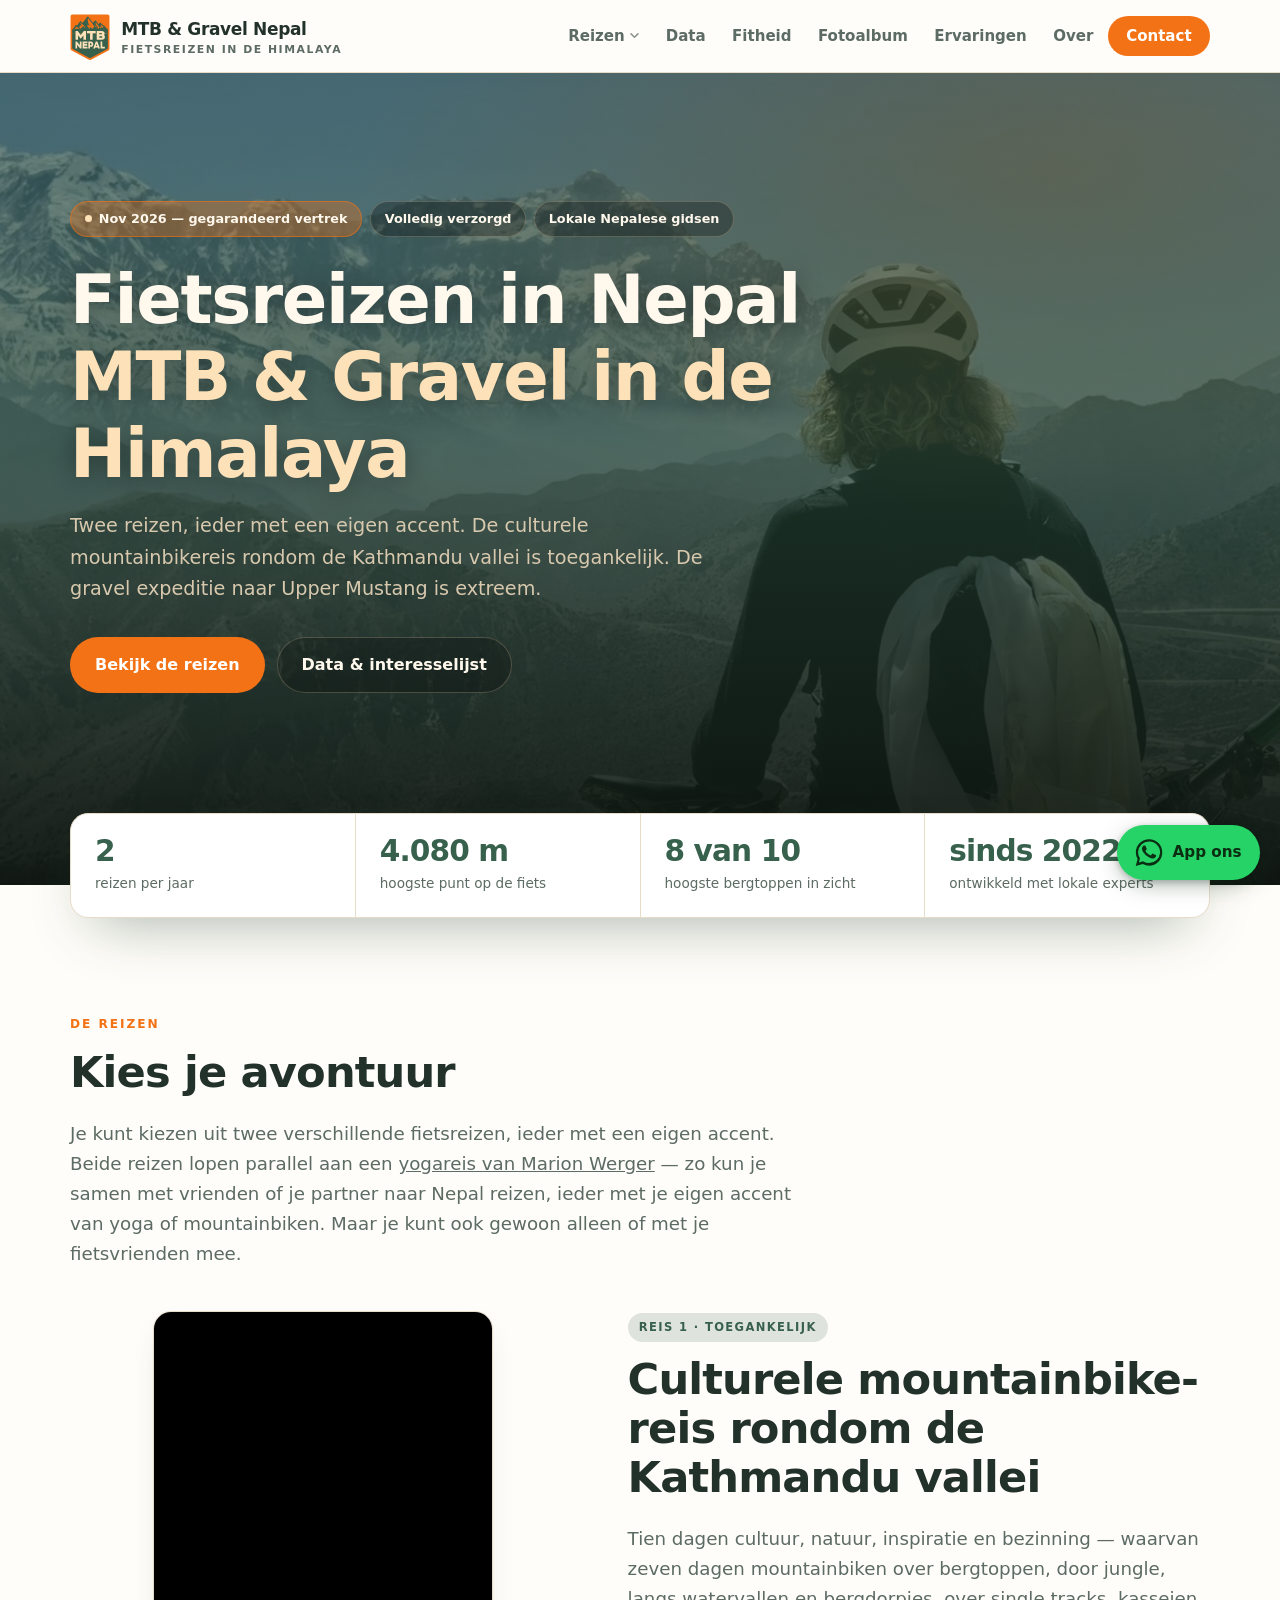
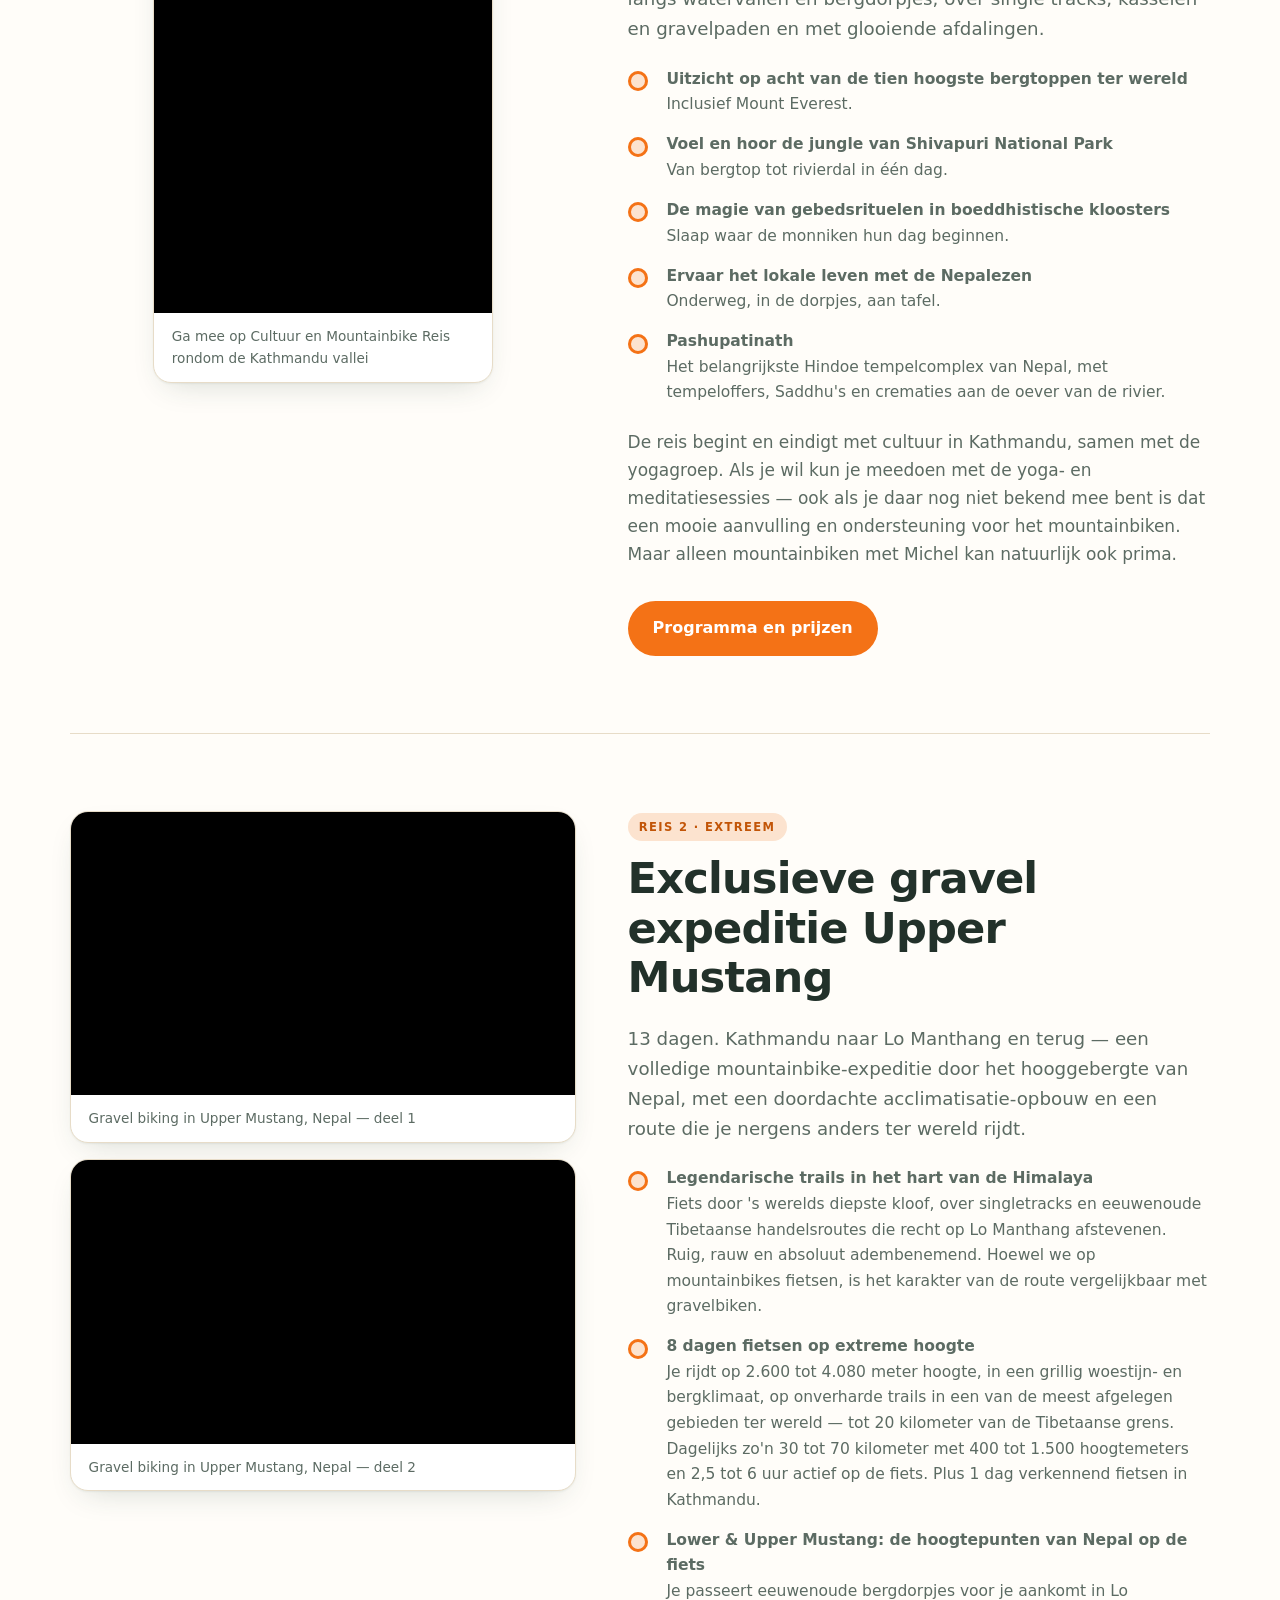
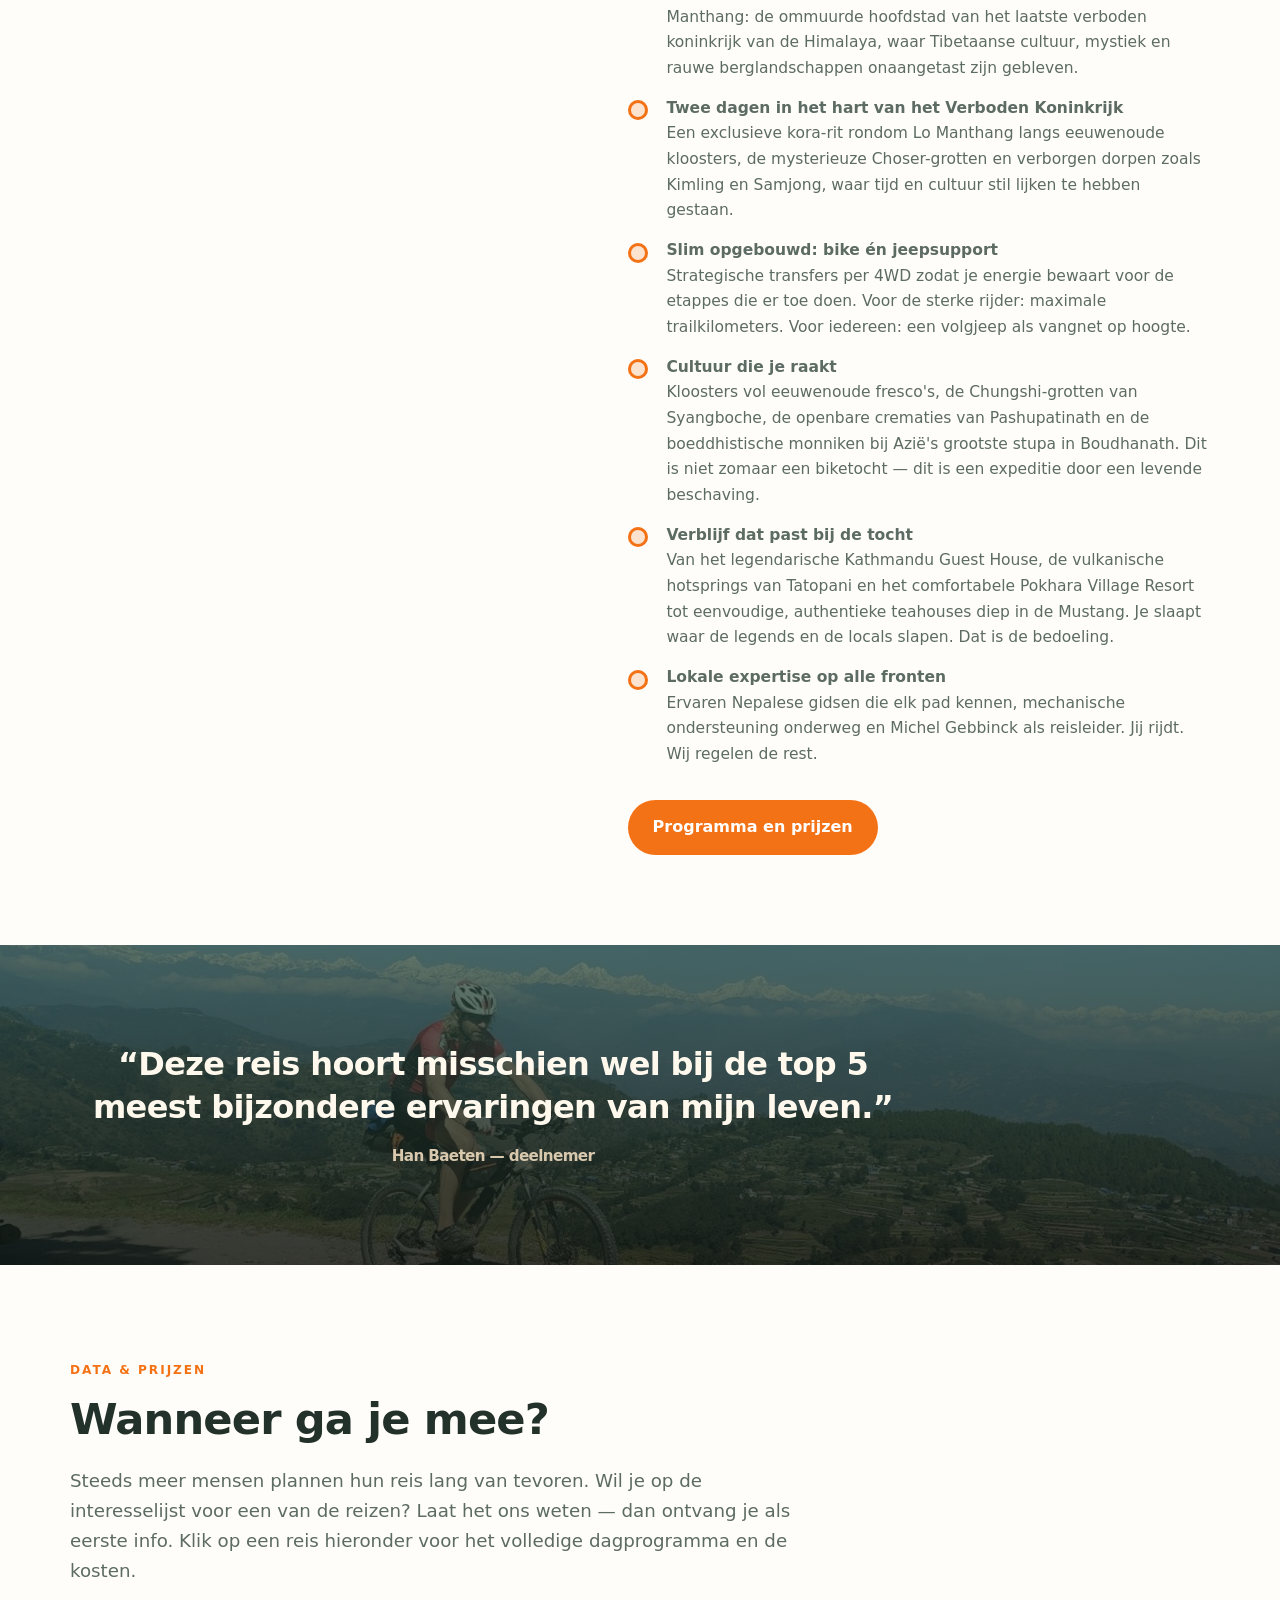
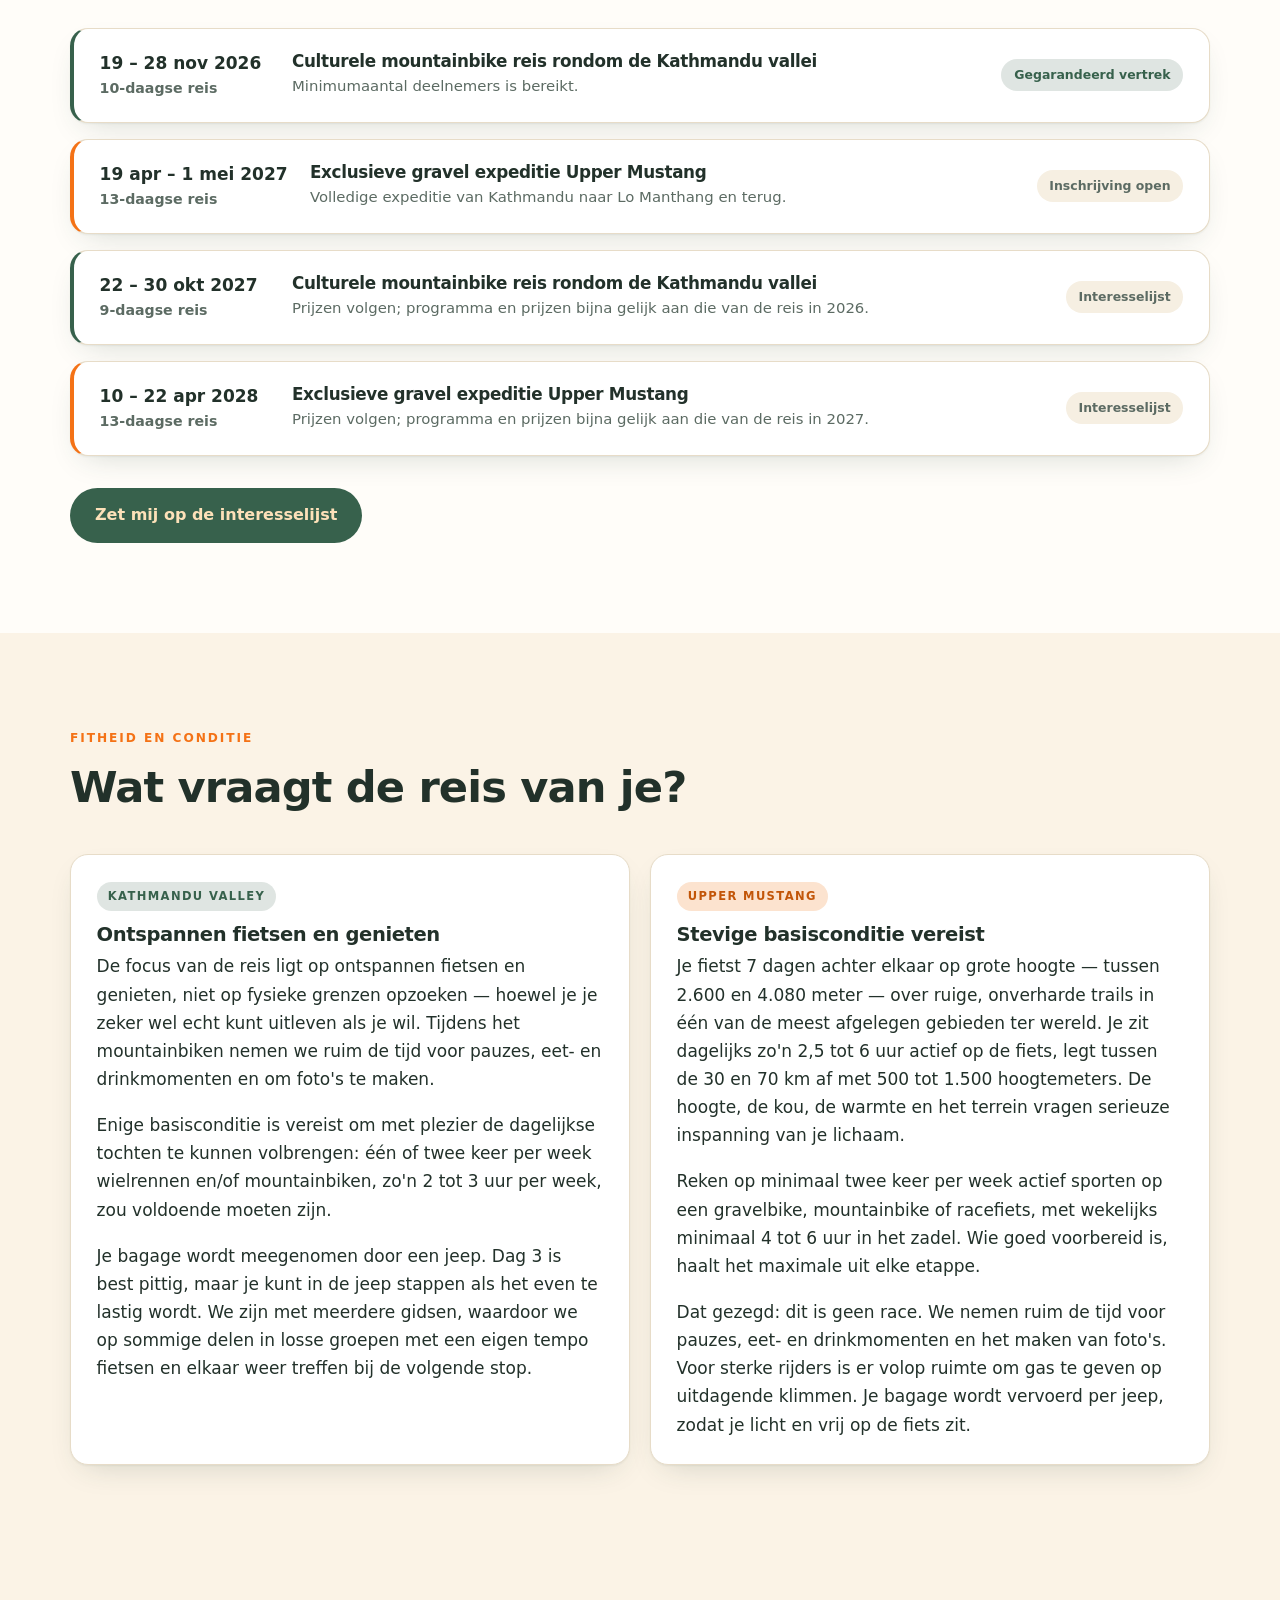
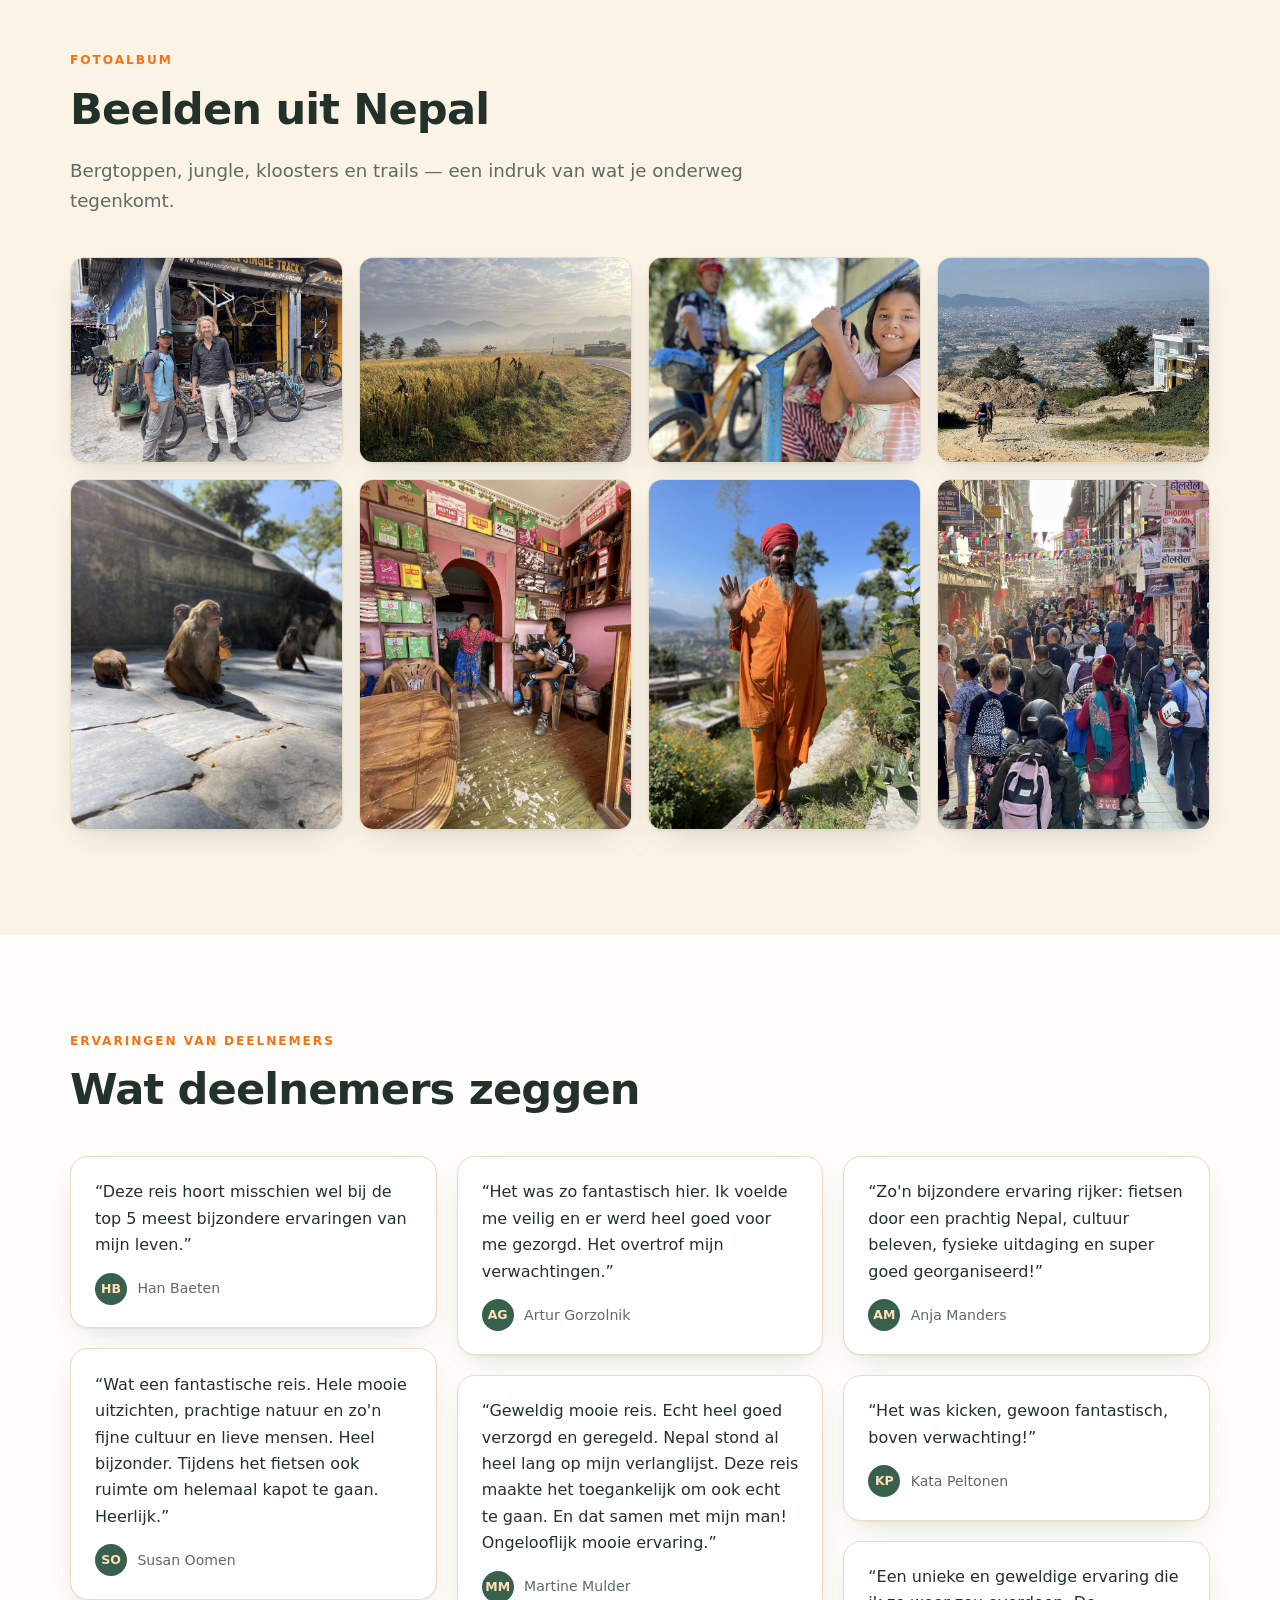
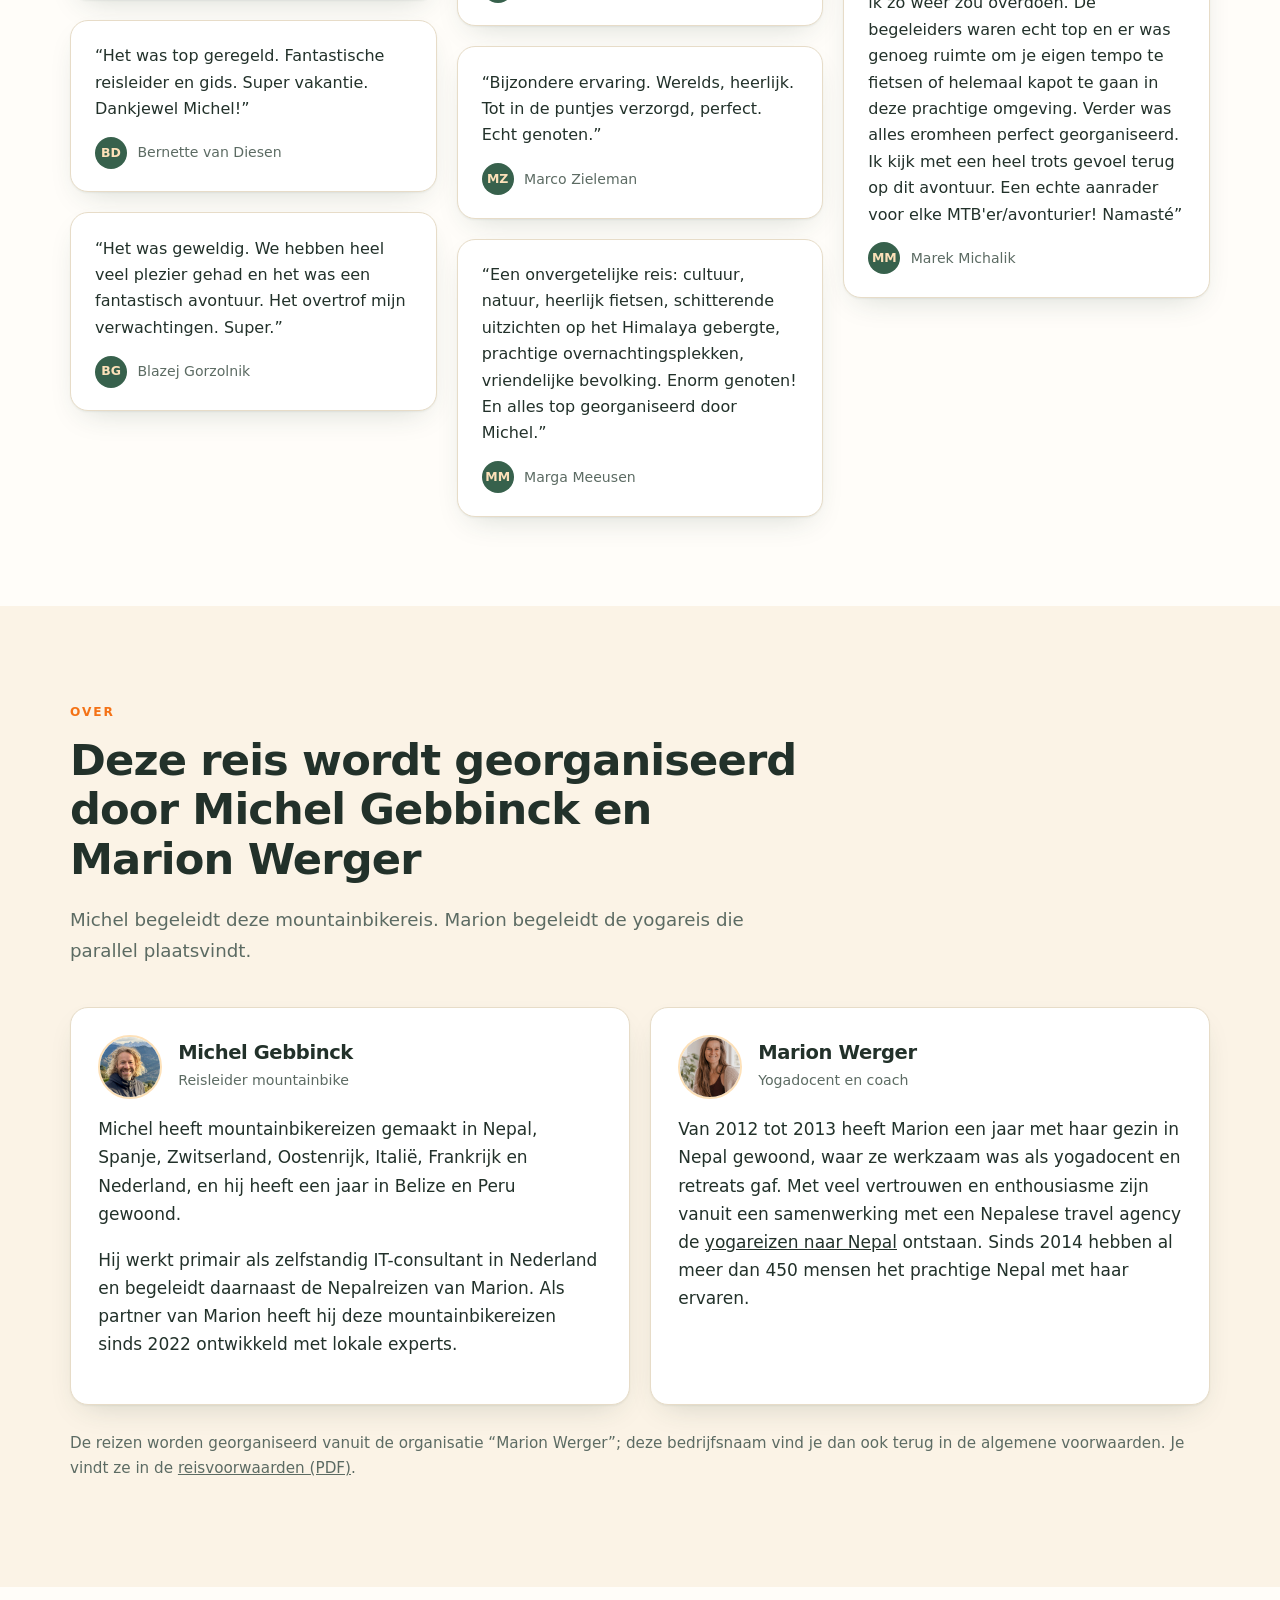
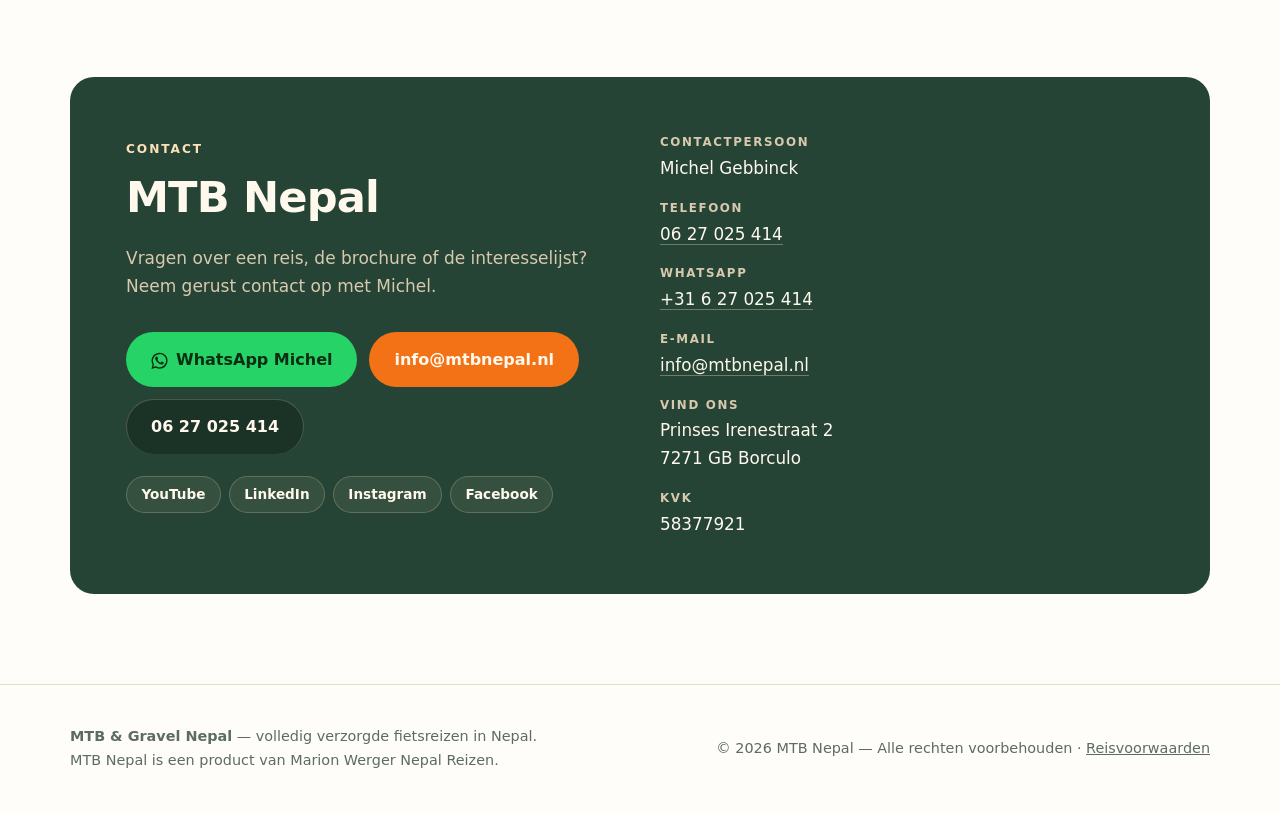
==== commit 97328d45: "Add files via upload" ====
--- a/index.html
+++ b/index.html
@@ -445,7 +445,7 @@
             <img src="images/marion-werger.jpg" alt="Marion Werger">
             <div><h3>Marion Werger</h3><small>Yogadocent en coach</small></div>
           </div>
-          <p>Van 2012 tot 2013 heeft Marion een jaar met haar gezin in Nepal gewoond, waar ze werkzaam was als yogadocent en retreats gaf. Met veel vertrouwen en enthousiasme zijn vanuit een samenwerking met een Nepalese travel agency de <a href="https://marionwerger.nl/yogareis-nepal/" target="_blank" rel="noopener">yogareizen naar Nepal</a> ontstaan. Vele mensen hebben al met haar het prachtige Nepal ervaren.</p>
+          <p>Van 2012 tot 2013 heeft Marion een jaar met haar gezin in Nepal gewoond, waar ze werkzaam was als yogadocent en retreats gaf. Met veel vertrouwen en enthousiasme zijn vanuit een samenwerking met een Nepalese travel agency de <a href="https://marionwerger.nl/yogareis-nepal/" target="_blank" rel="noopener">yogareizen naar Nepal</a> ontstaan. Sinds 2014 hebben al meer dan 450 mensen het prachtige Nepal met haar ervaren.</p>
         </div>
       </div>
       <p style="margin-block-start:1.6rem;color:var(--text-soft);font-size:.95rem">De reizen worden georganiseerd vanuit de organisatie “Marion Werger”; deze bedrijfsnaam vind je dan ook terug in de algemene voorwaarden. Je vindt ze in de <a href="reisvoorwaarden.pdf" target="_blank" rel="noopener">reisvoorwaarden (PDF)</a>.</p>
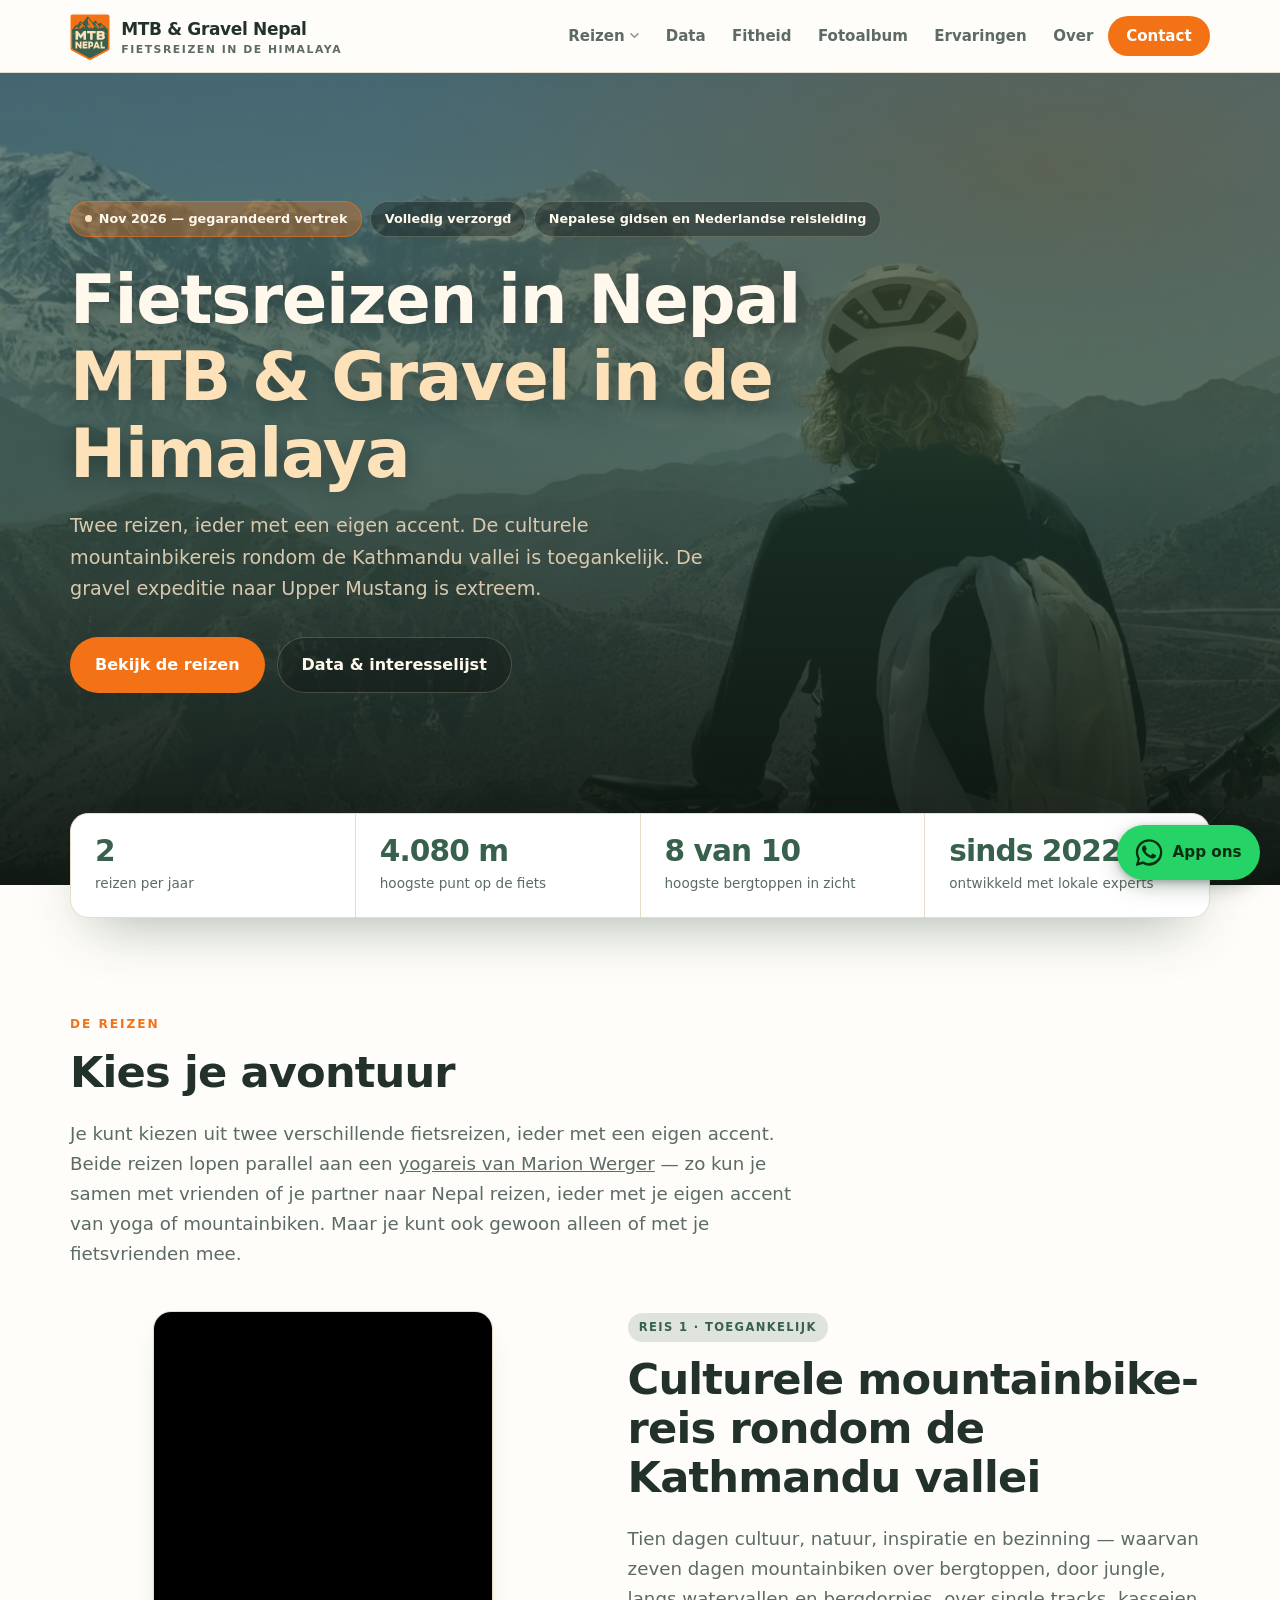
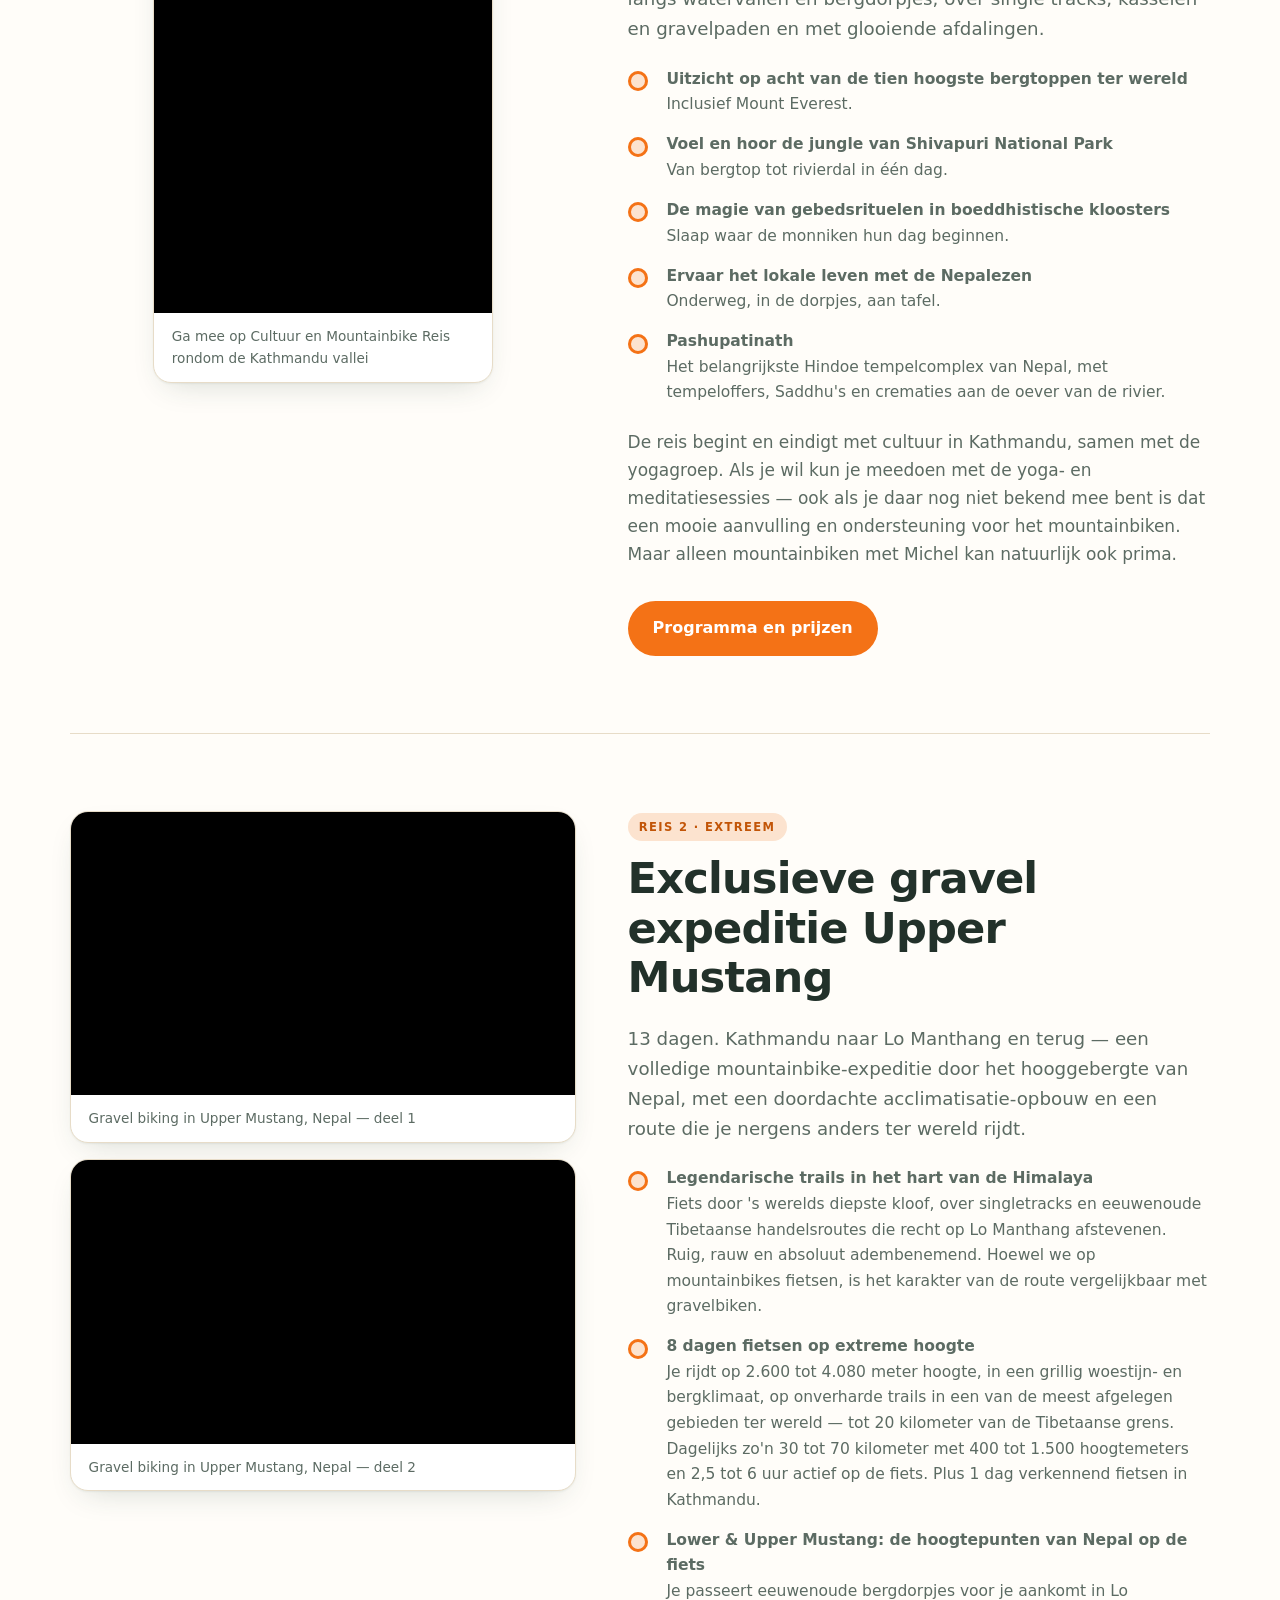
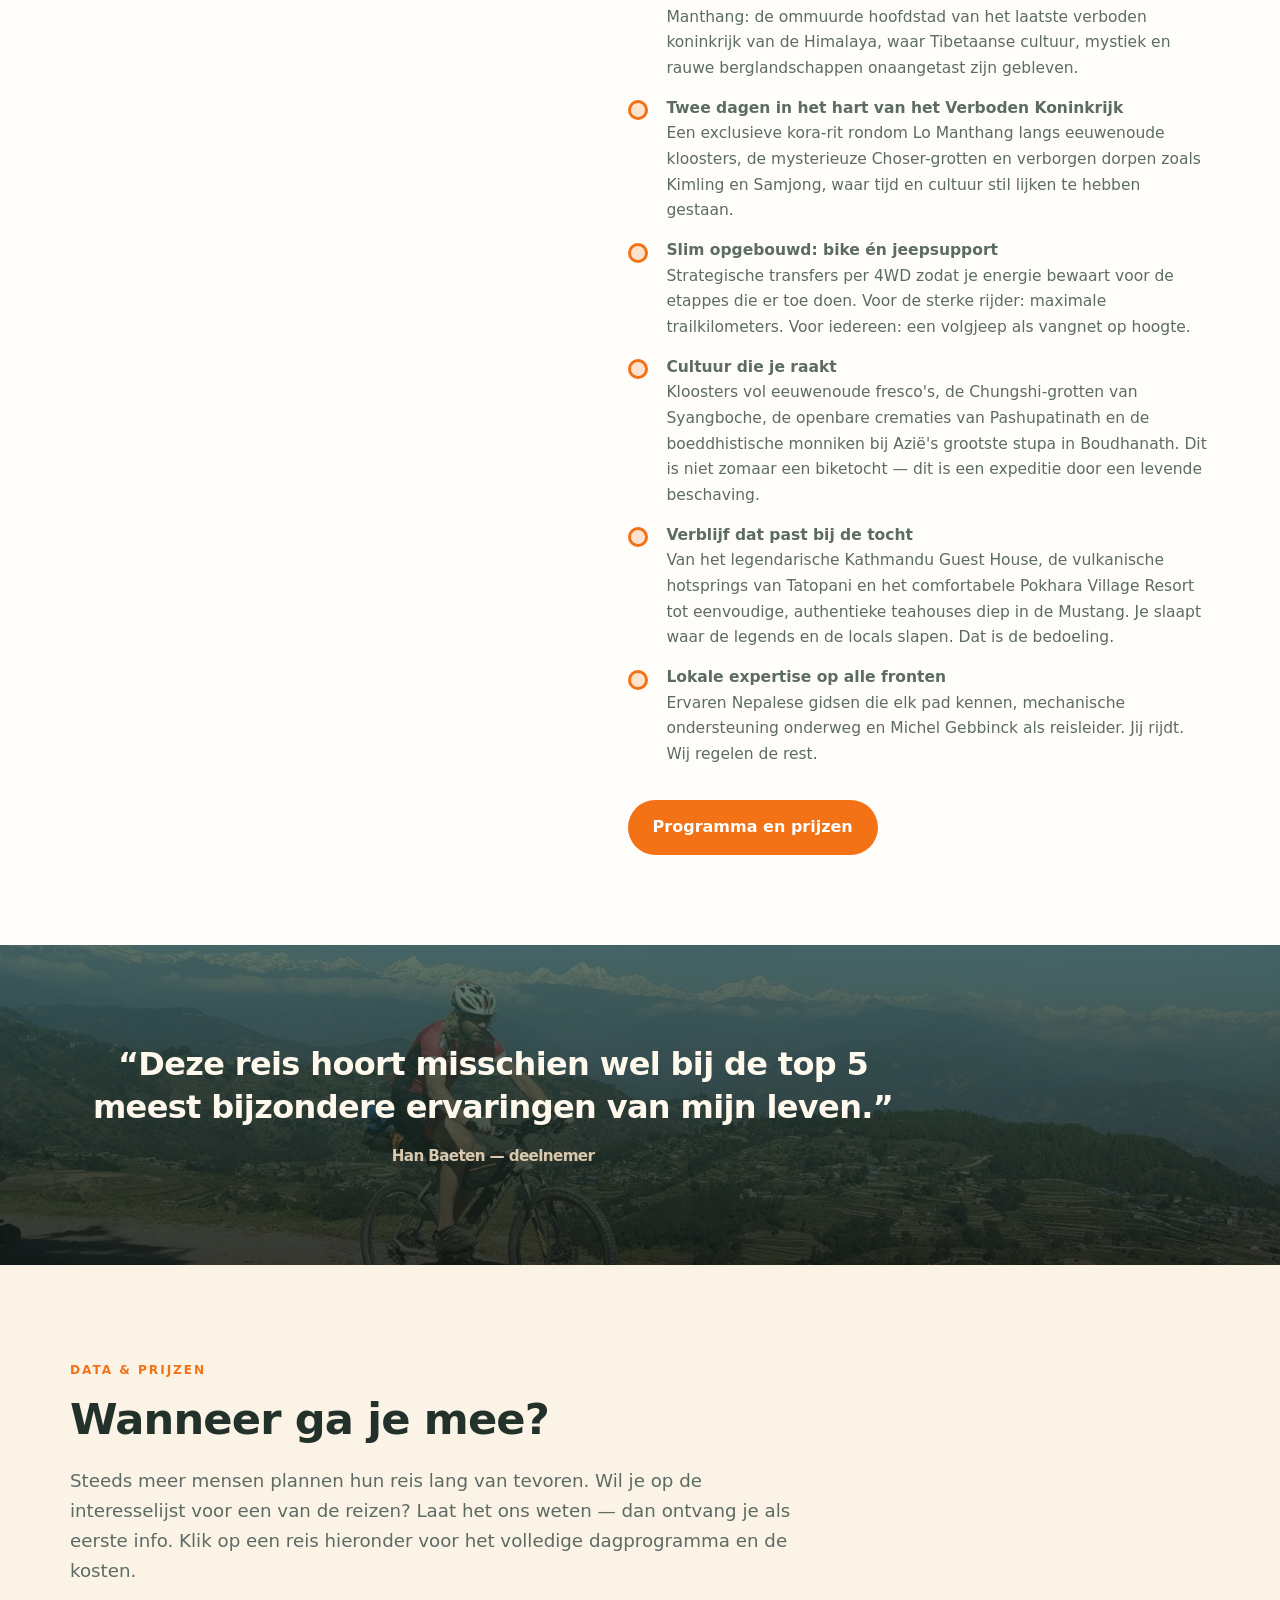
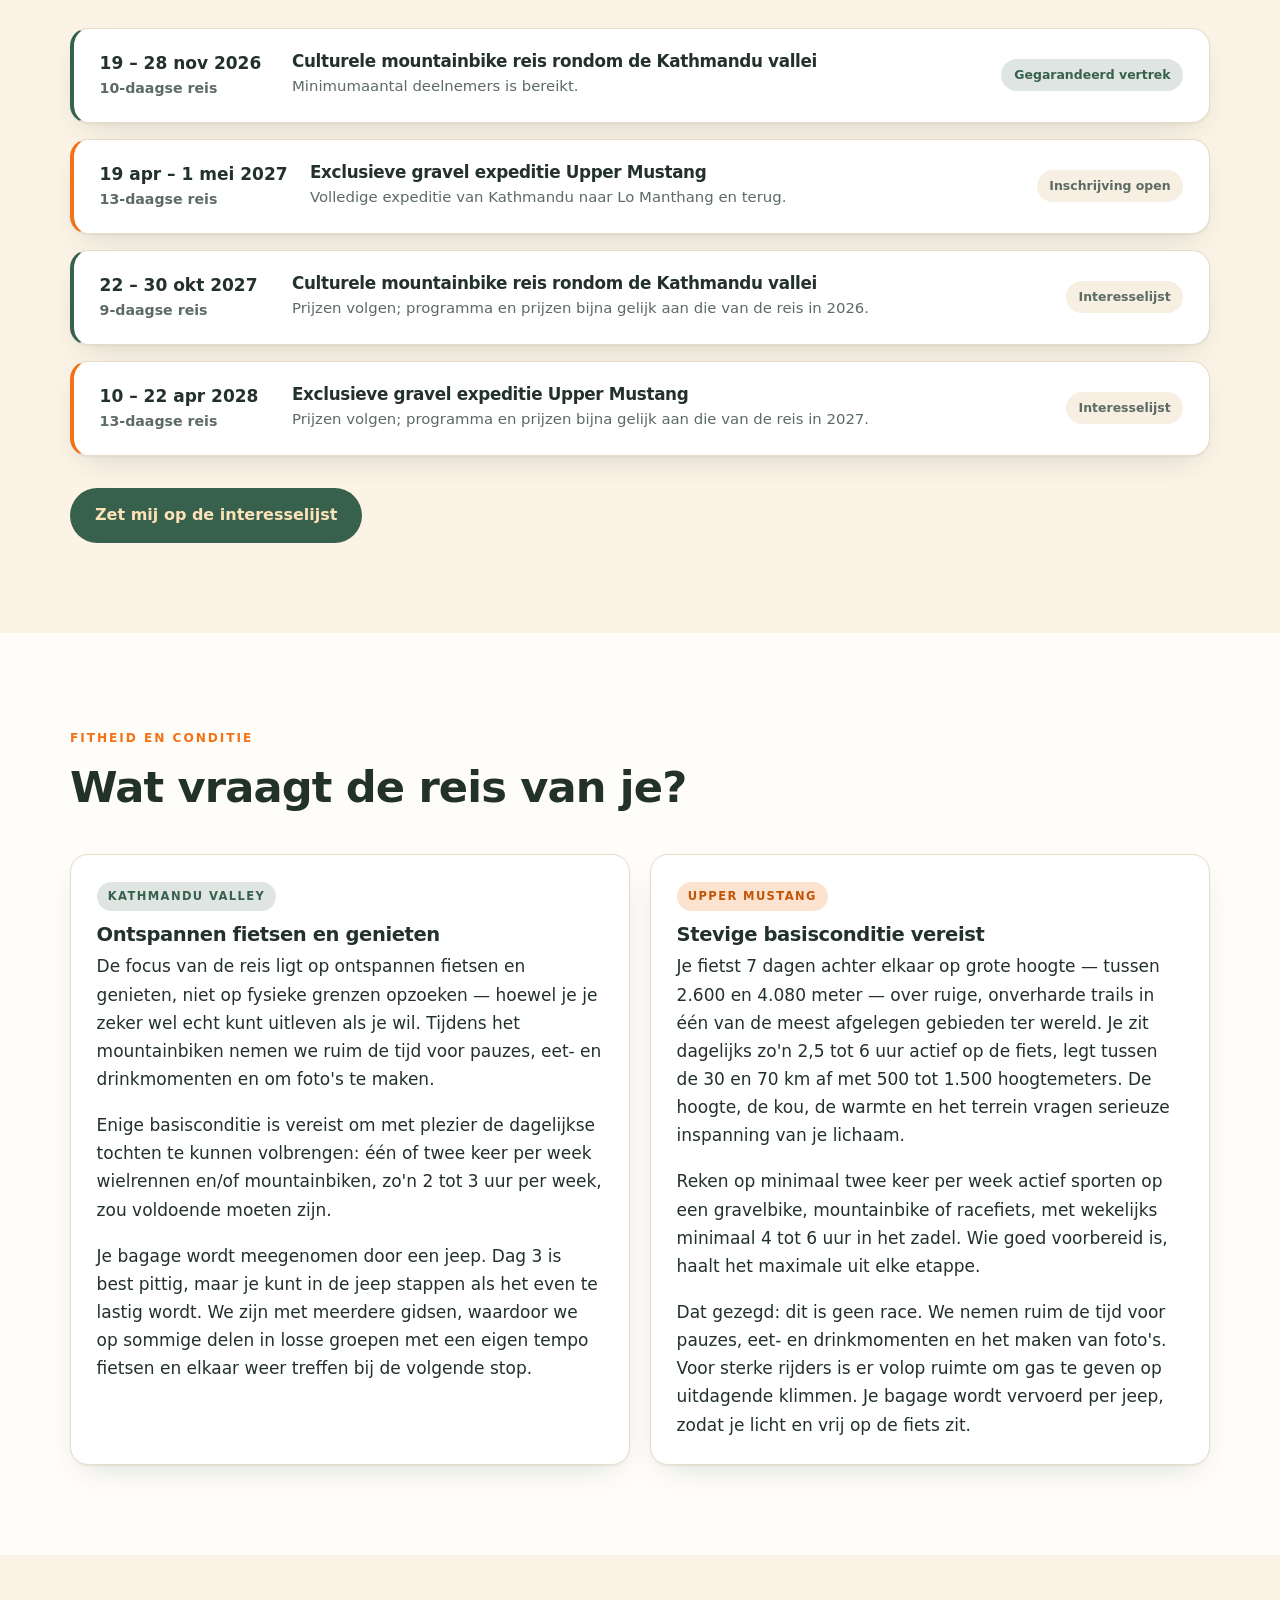
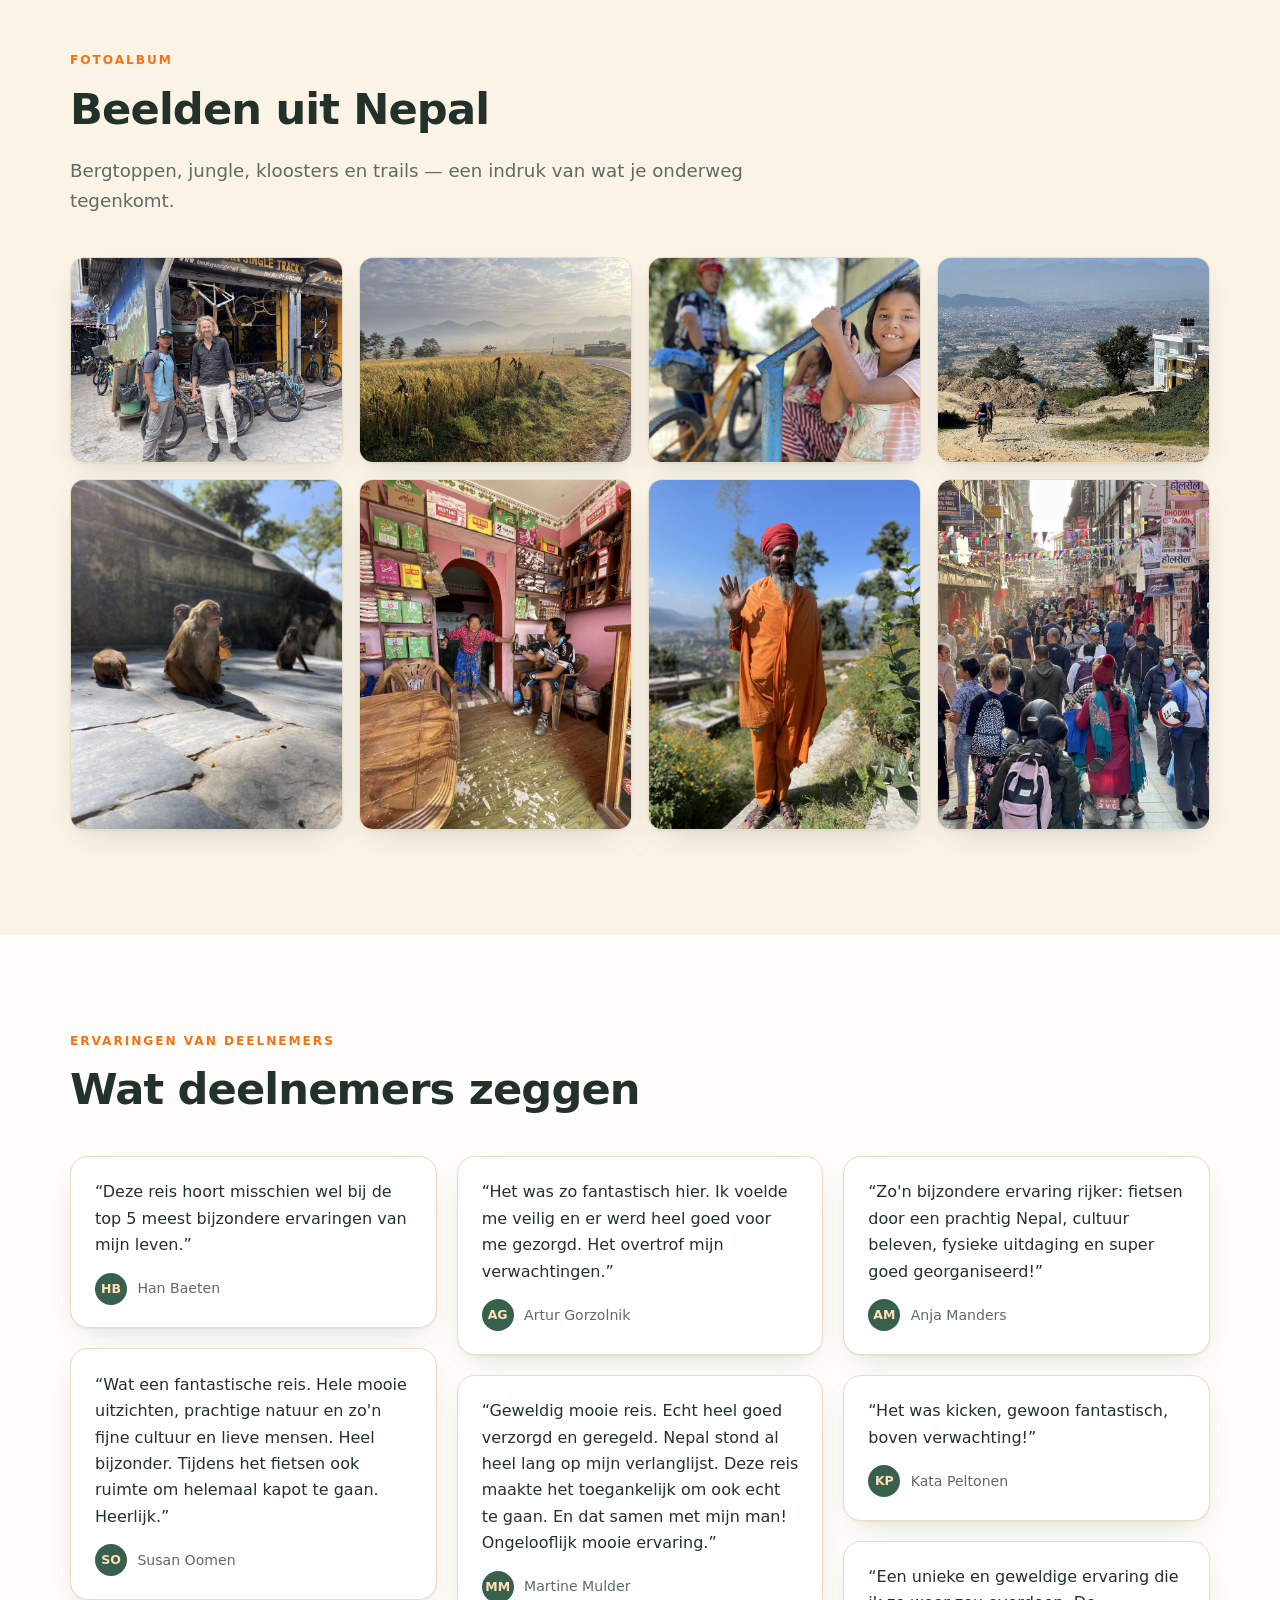
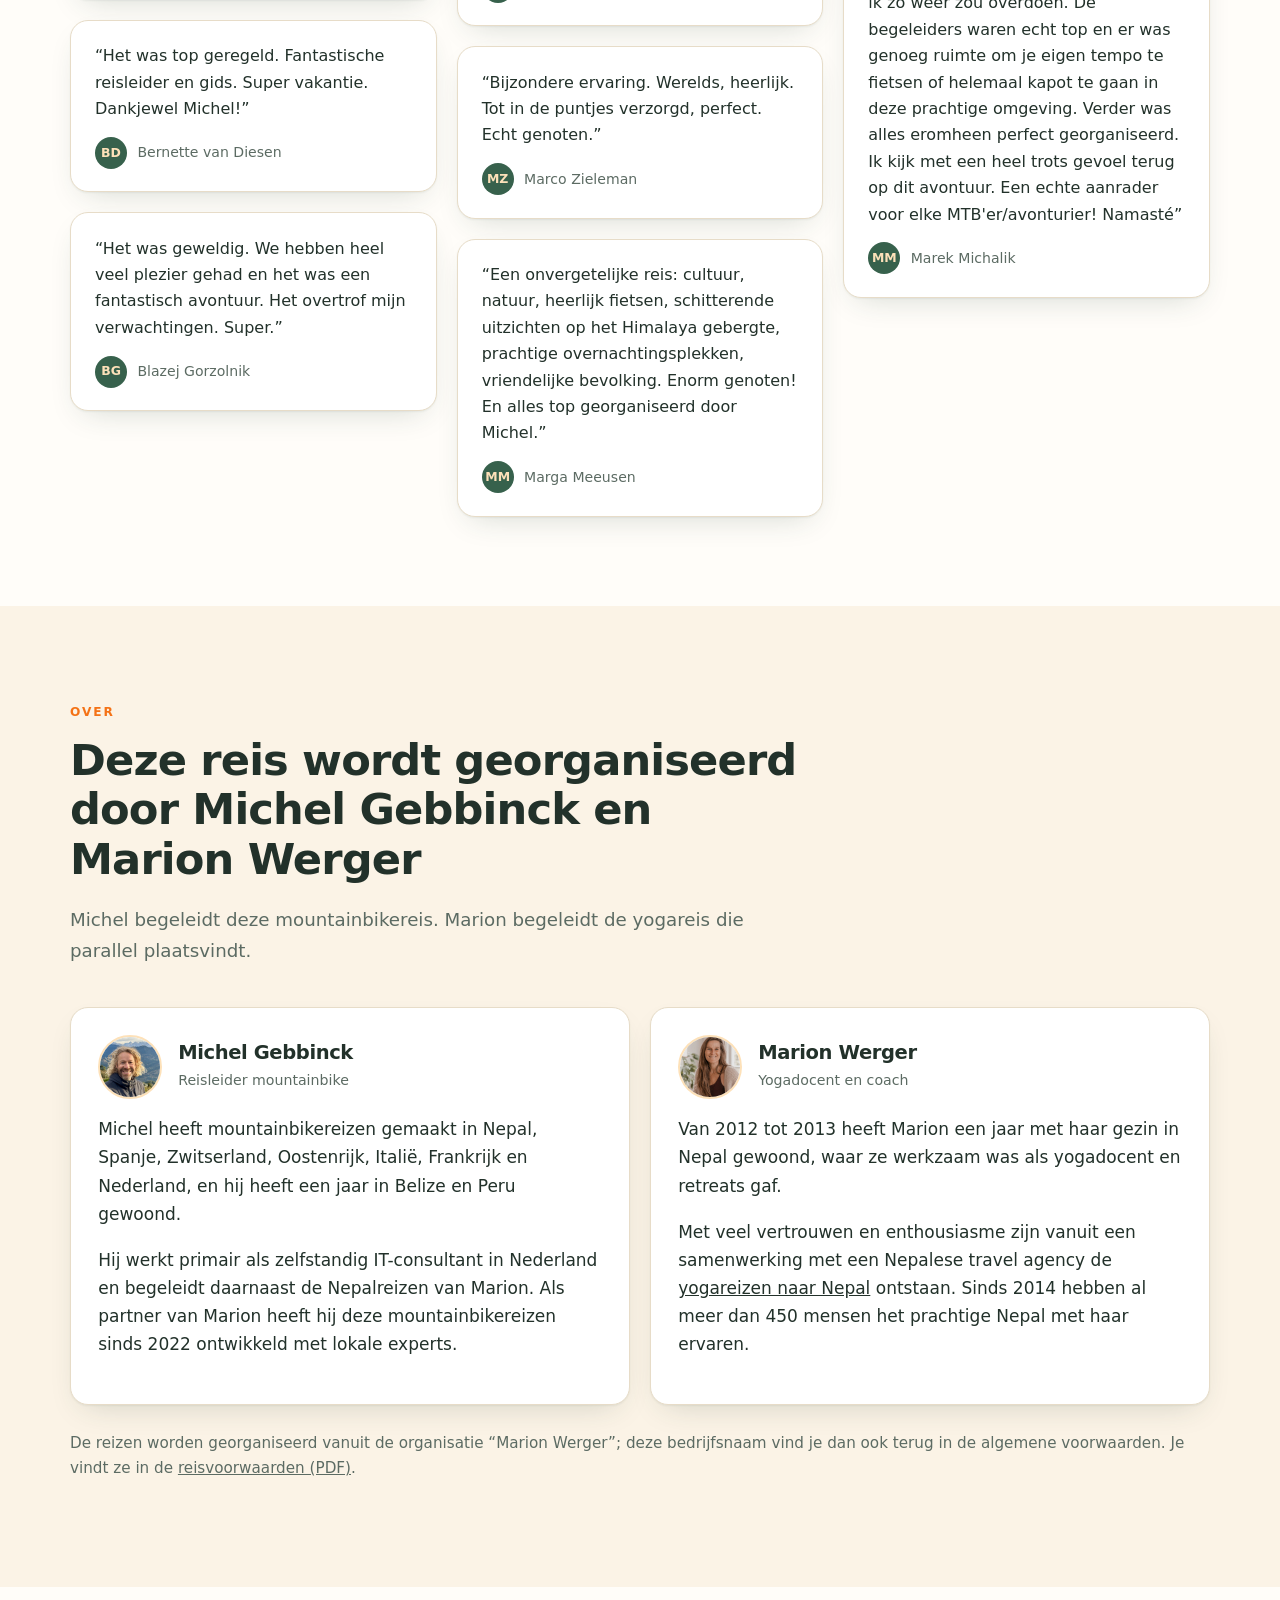
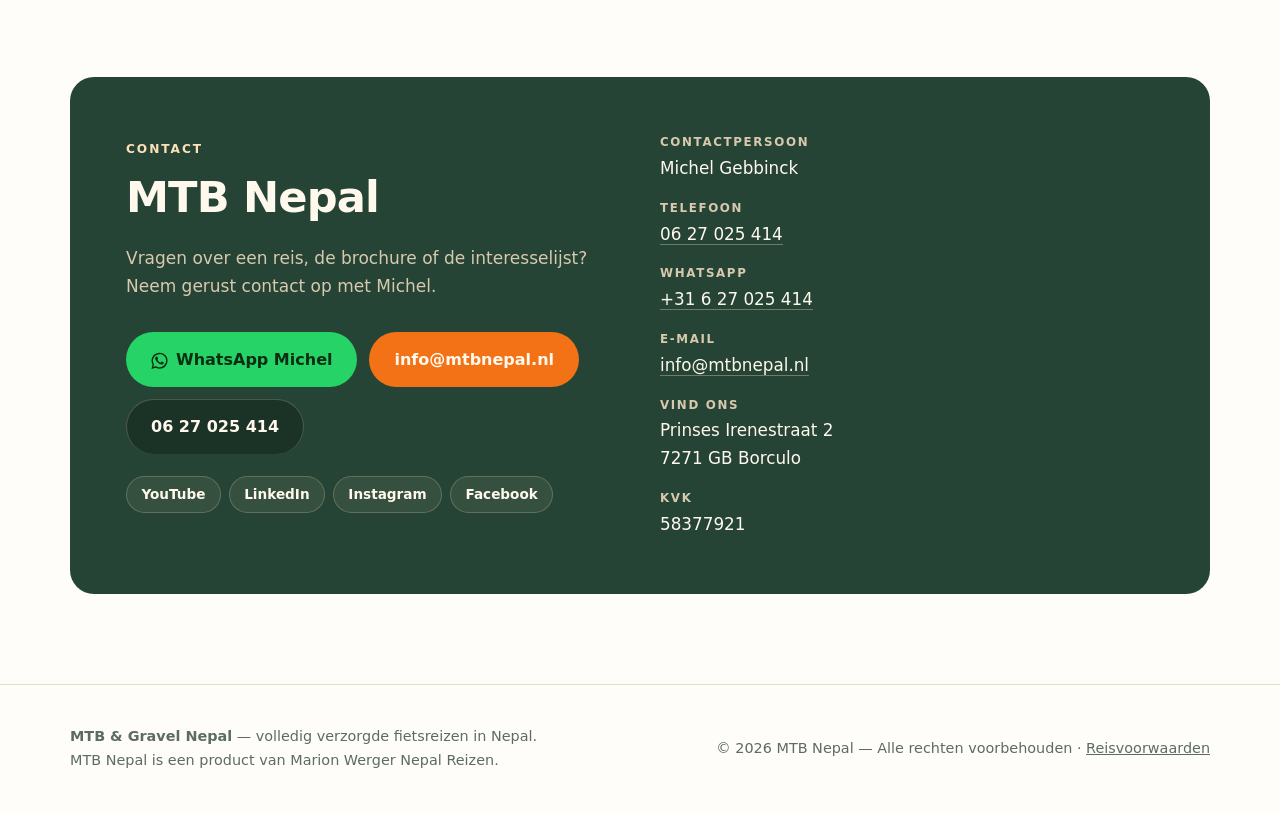
==== commit 9b0804db: "Add files via upload" ====
--- a/index.html
+++ b/index.html
@@ -189,7 +189,7 @@
       <div class="hero__badges">
         <span class="badge is-live"><span class="dot"></span> Nov 2026 — gegarandeerd vertrek</span>
         <span class="badge">Volledig verzorgd</span>
-        <span class="badge">Lokale Nepalese gidsen</span>
+        <span class="badge">Nepalese gidsen en Nederlandse reisleiding</span>
       </div>
       <h1>Fietsreizen in Nepal<em>MTB &amp; Gravel in de Himalaya</em></h1>
       <p>Twee reizen, ieder met een eigen accent. De culturele mountainbikereis rondom de Kathmandu vallei is toegankelijk. De gravel expeditie naar Upper Mustang is extreem.</p>
@@ -307,7 +307,7 @@
   </section>
 
   <!-- DATA -->
-  <section class="section" id="data">
+  <section class="section section--alt" id="data">
     <div class="wrap">
       <div class="section-head">
         <span class="eyebrow">Data &amp; prijzen</span>
@@ -353,7 +353,7 @@
   </section>
 
   <!-- CONDITIE -->
-  <section class="section section--alt" id="conditie">
+  <section class="section" id="conditie">
     <div class="wrap">
       <div class="section-head">
         <span class="eyebrow">Fitheid en conditie</span>
@@ -445,7 +445,8 @@
             <img src="images/marion-werger.jpg" alt="Marion Werger">
             <div><h3>Marion Werger</h3><small>Yogadocent en coach</small></div>
           </div>
-          <p>Van 2012 tot 2013 heeft Marion een jaar met haar gezin in Nepal gewoond, waar ze werkzaam was als yogadocent en retreats gaf. Met veel vertrouwen en enthousiasme zijn vanuit een samenwerking met een Nepalese travel agency de <a href="https://marionwerger.nl/yogareis-nepal/" target="_blank" rel="noopener">yogareizen naar Nepal</a> ontstaan. Sinds 2014 hebben al meer dan 450 mensen het prachtige Nepal met haar ervaren.</p>
+          <p>Van 2012 tot 2013 heeft Marion een jaar met haar gezin in Nepal gewoond, waar ze werkzaam was als yogadocent en retreats gaf.</p>
+          <p>Met veel vertrouwen en enthousiasme zijn vanuit een samenwerking met een Nepalese travel agency de <a href="https://marionwerger.nl/yogareis-nepal/" target="_blank" rel="noopener">yogareizen naar Nepal</a> ontstaan. Sinds 2014 hebben al meer dan 450 mensen het prachtige Nepal met haar ervaren.</p>
         </div>
       </div>
       <p style="margin-block-start:1.6rem;color:var(--text-soft);font-size:.95rem">De reizen worden georganiseerd vanuit de organisatie “Marion Werger”; deze bedrijfsnaam vind je dan ook terug in de algemene voorwaarden. Je vindt ze in de <a href="reisvoorwaarden.pdf" target="_blank" rel="noopener">reisvoorwaarden (PDF)</a>.</p>
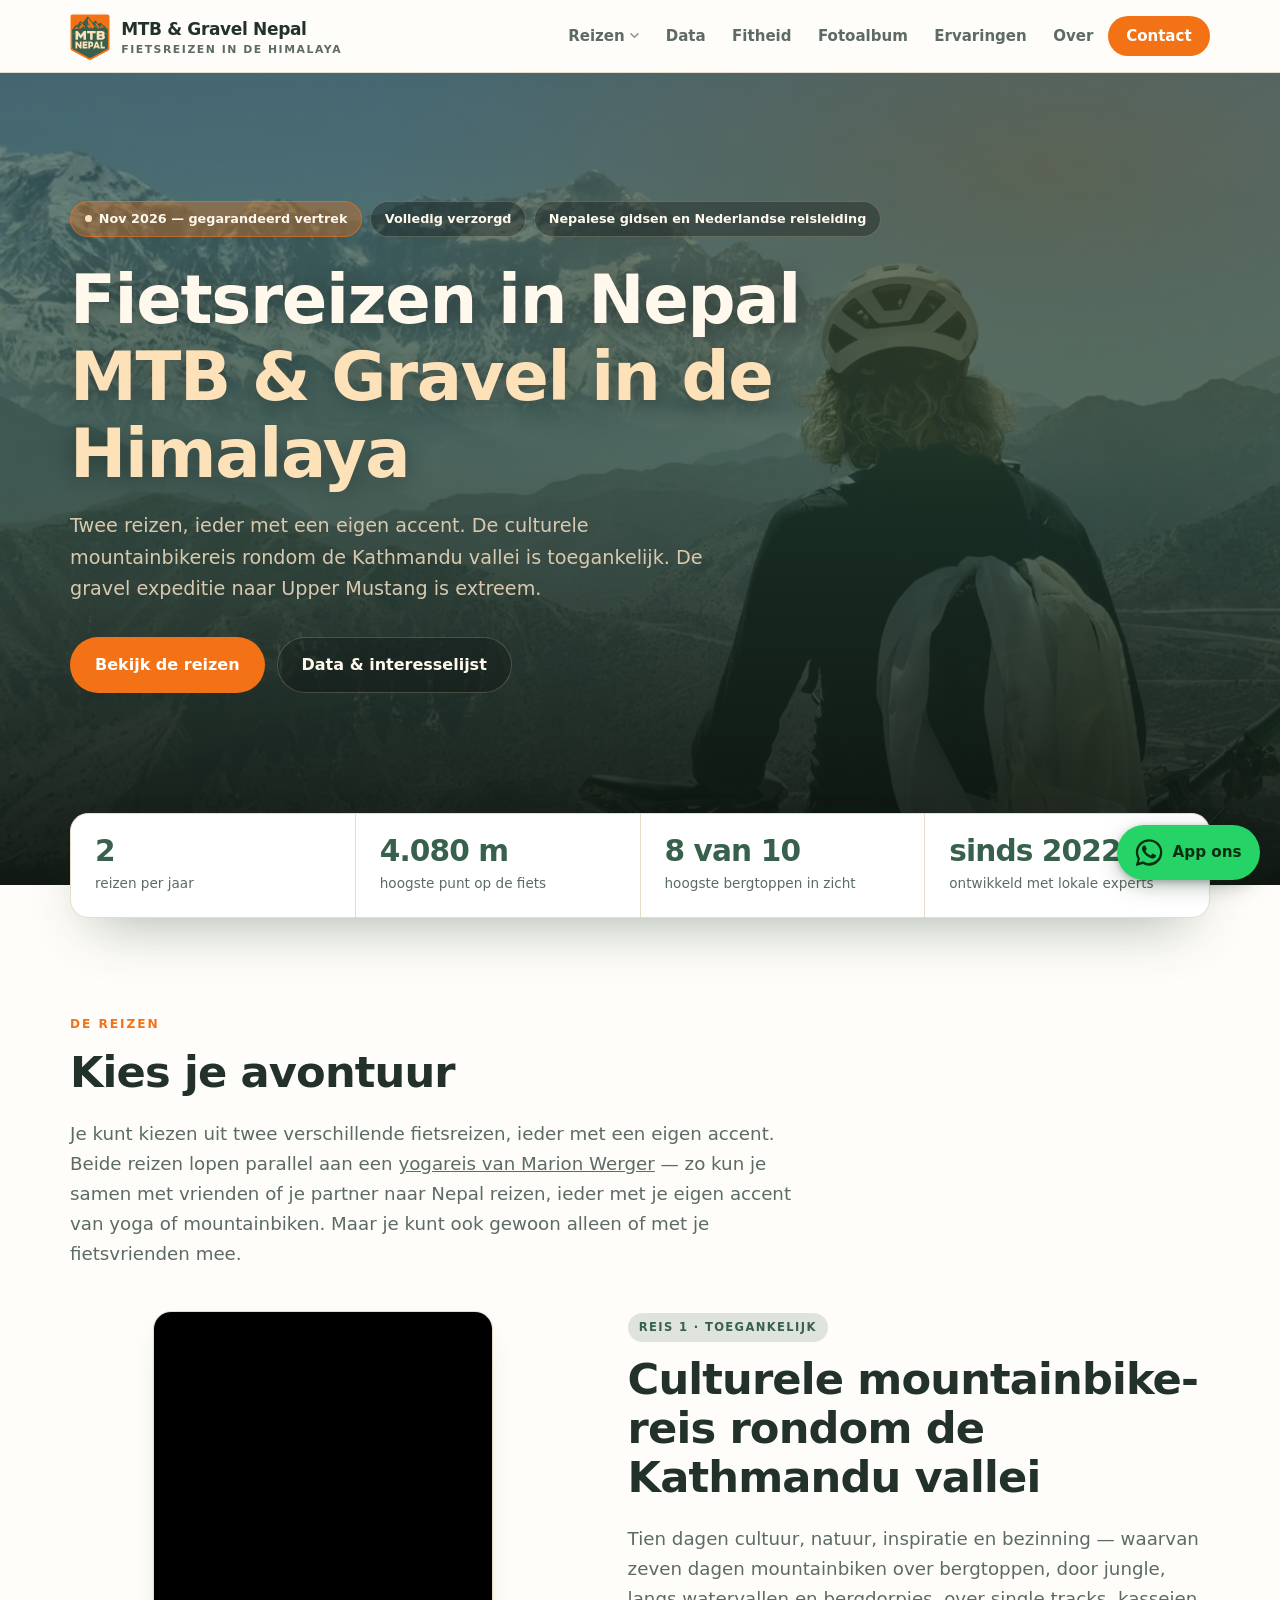
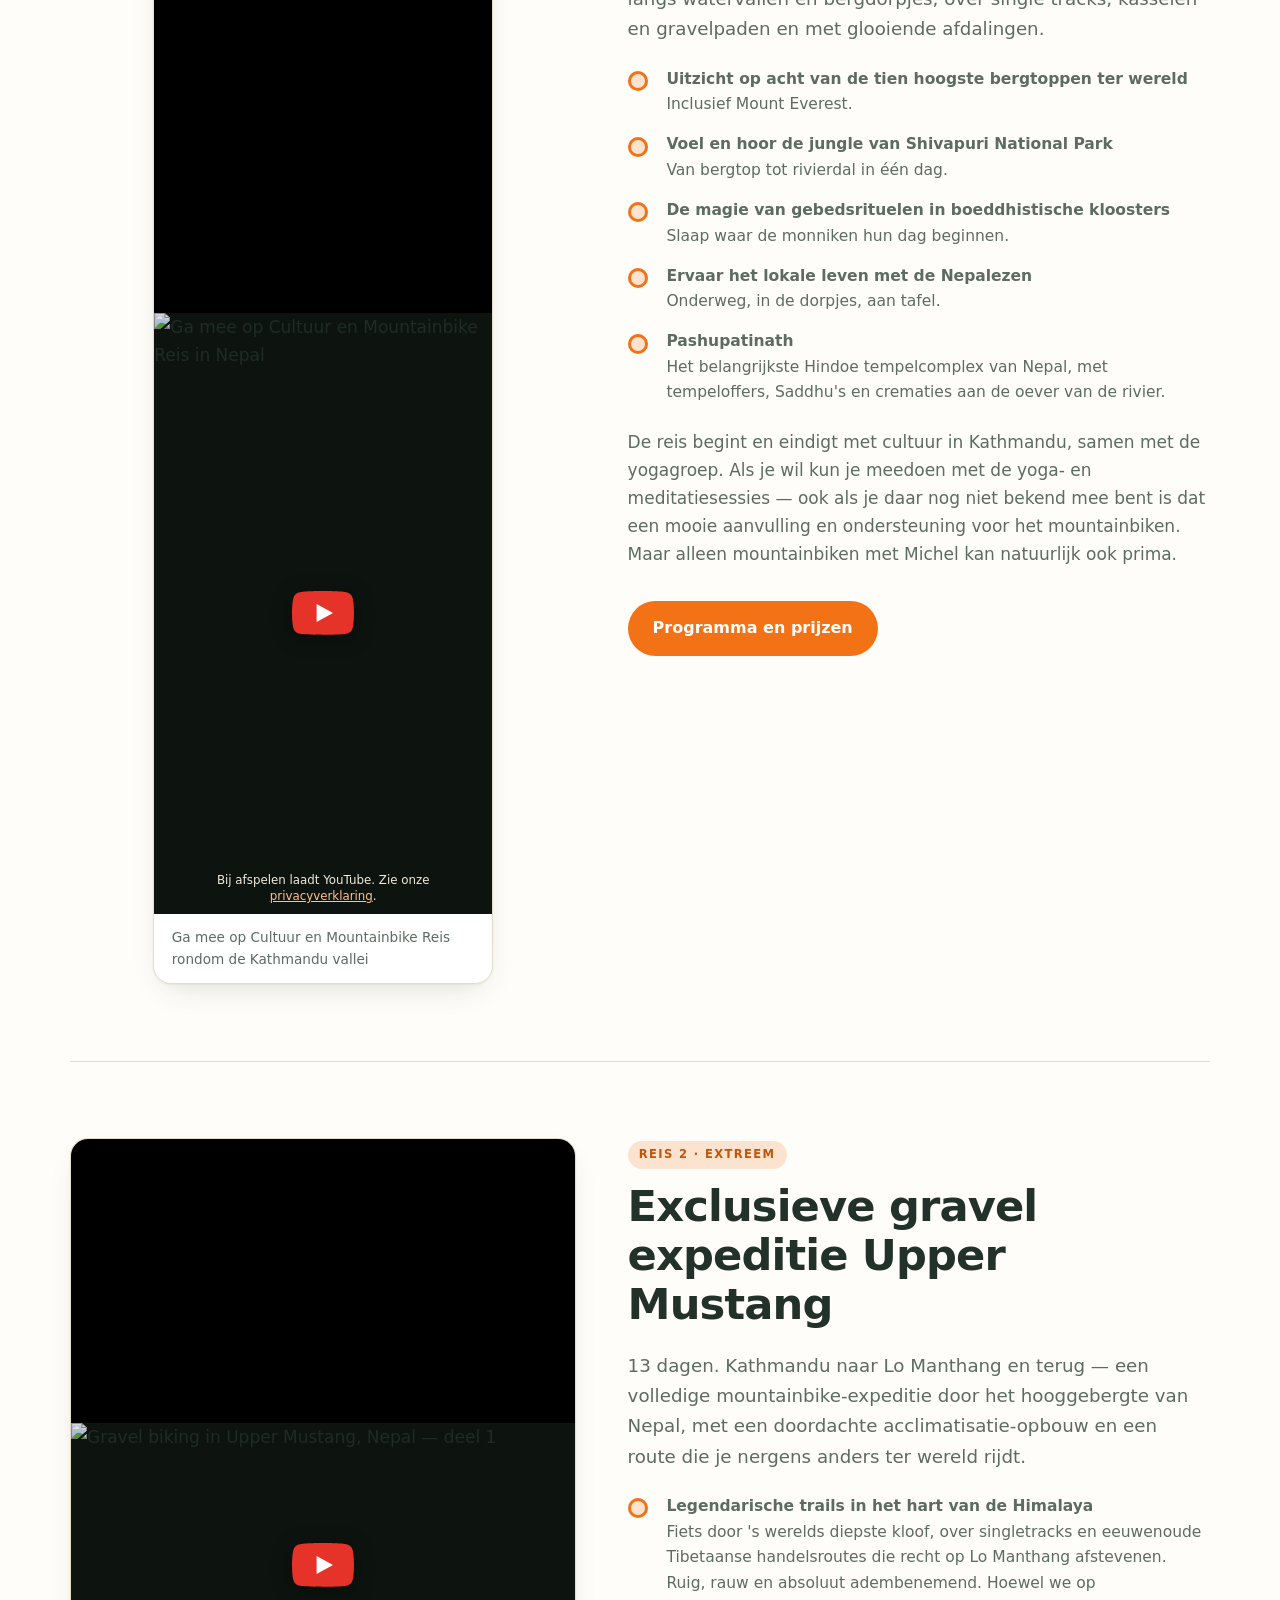
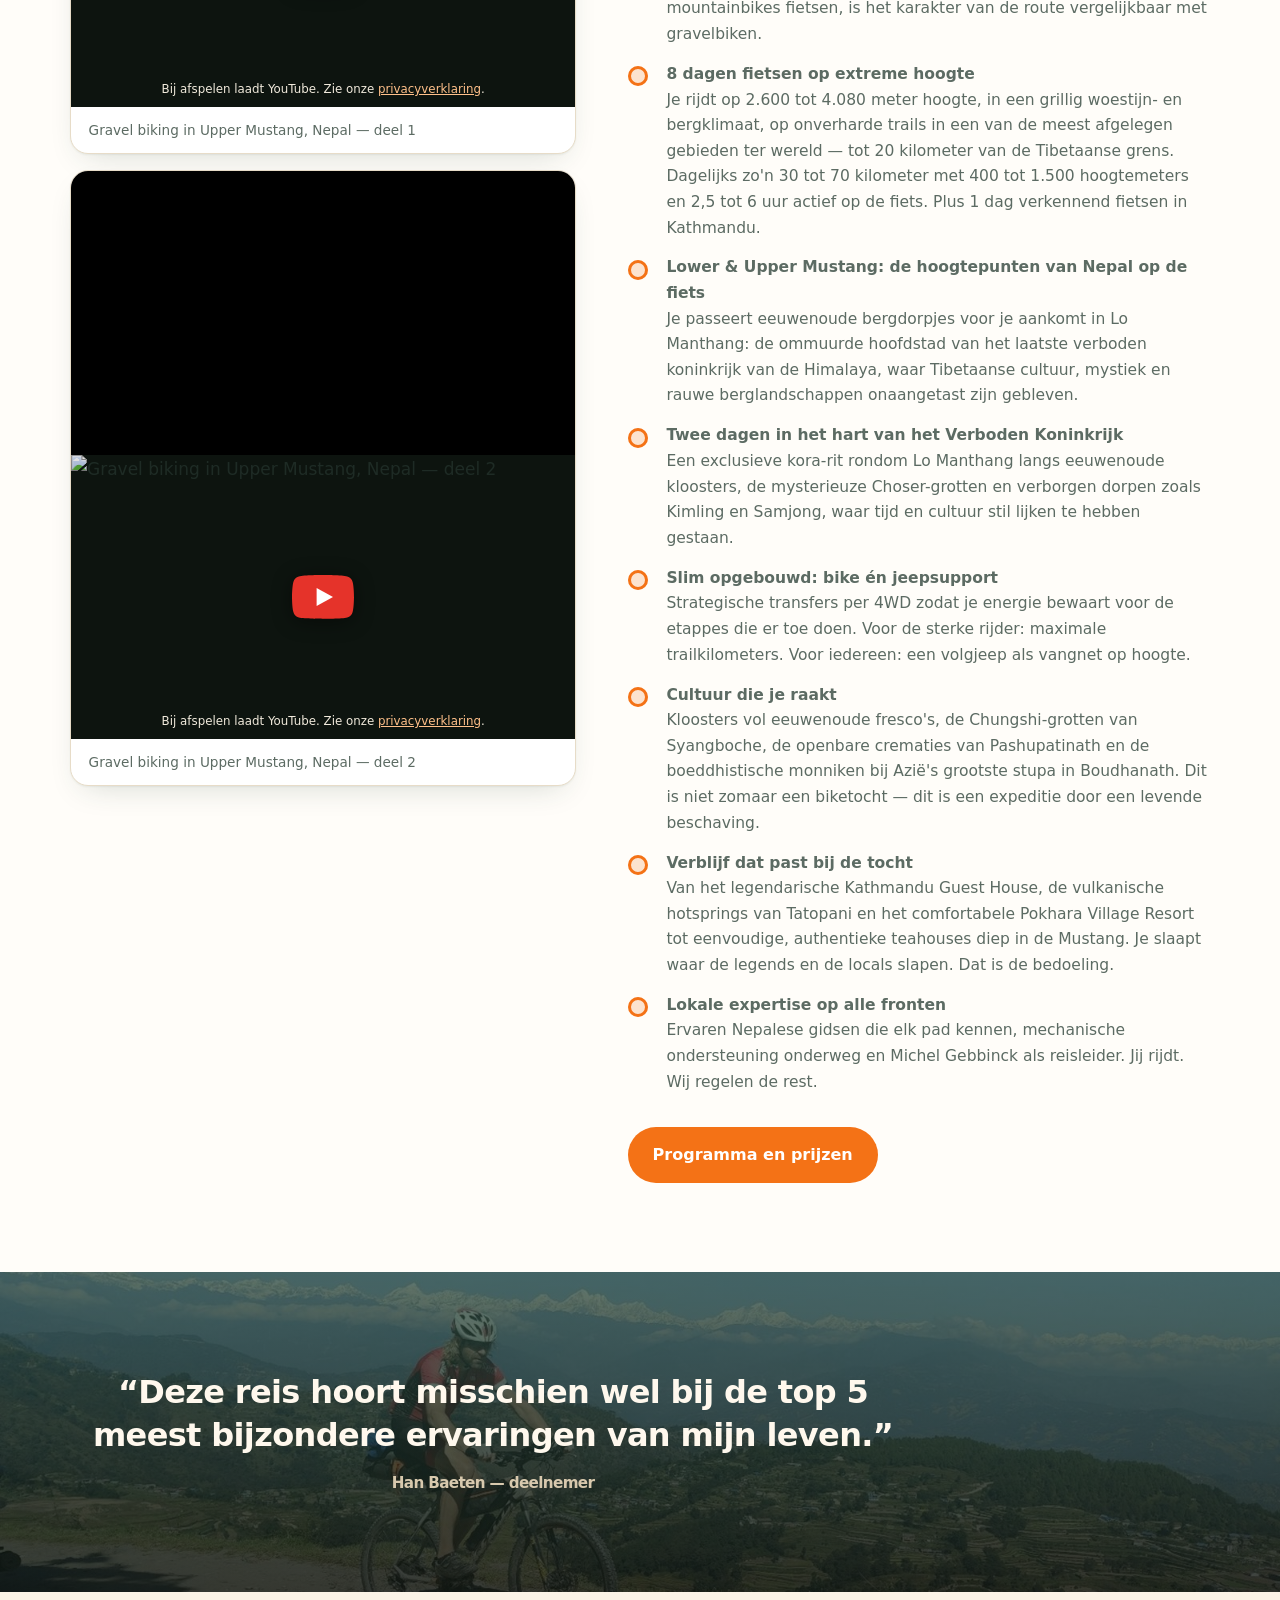
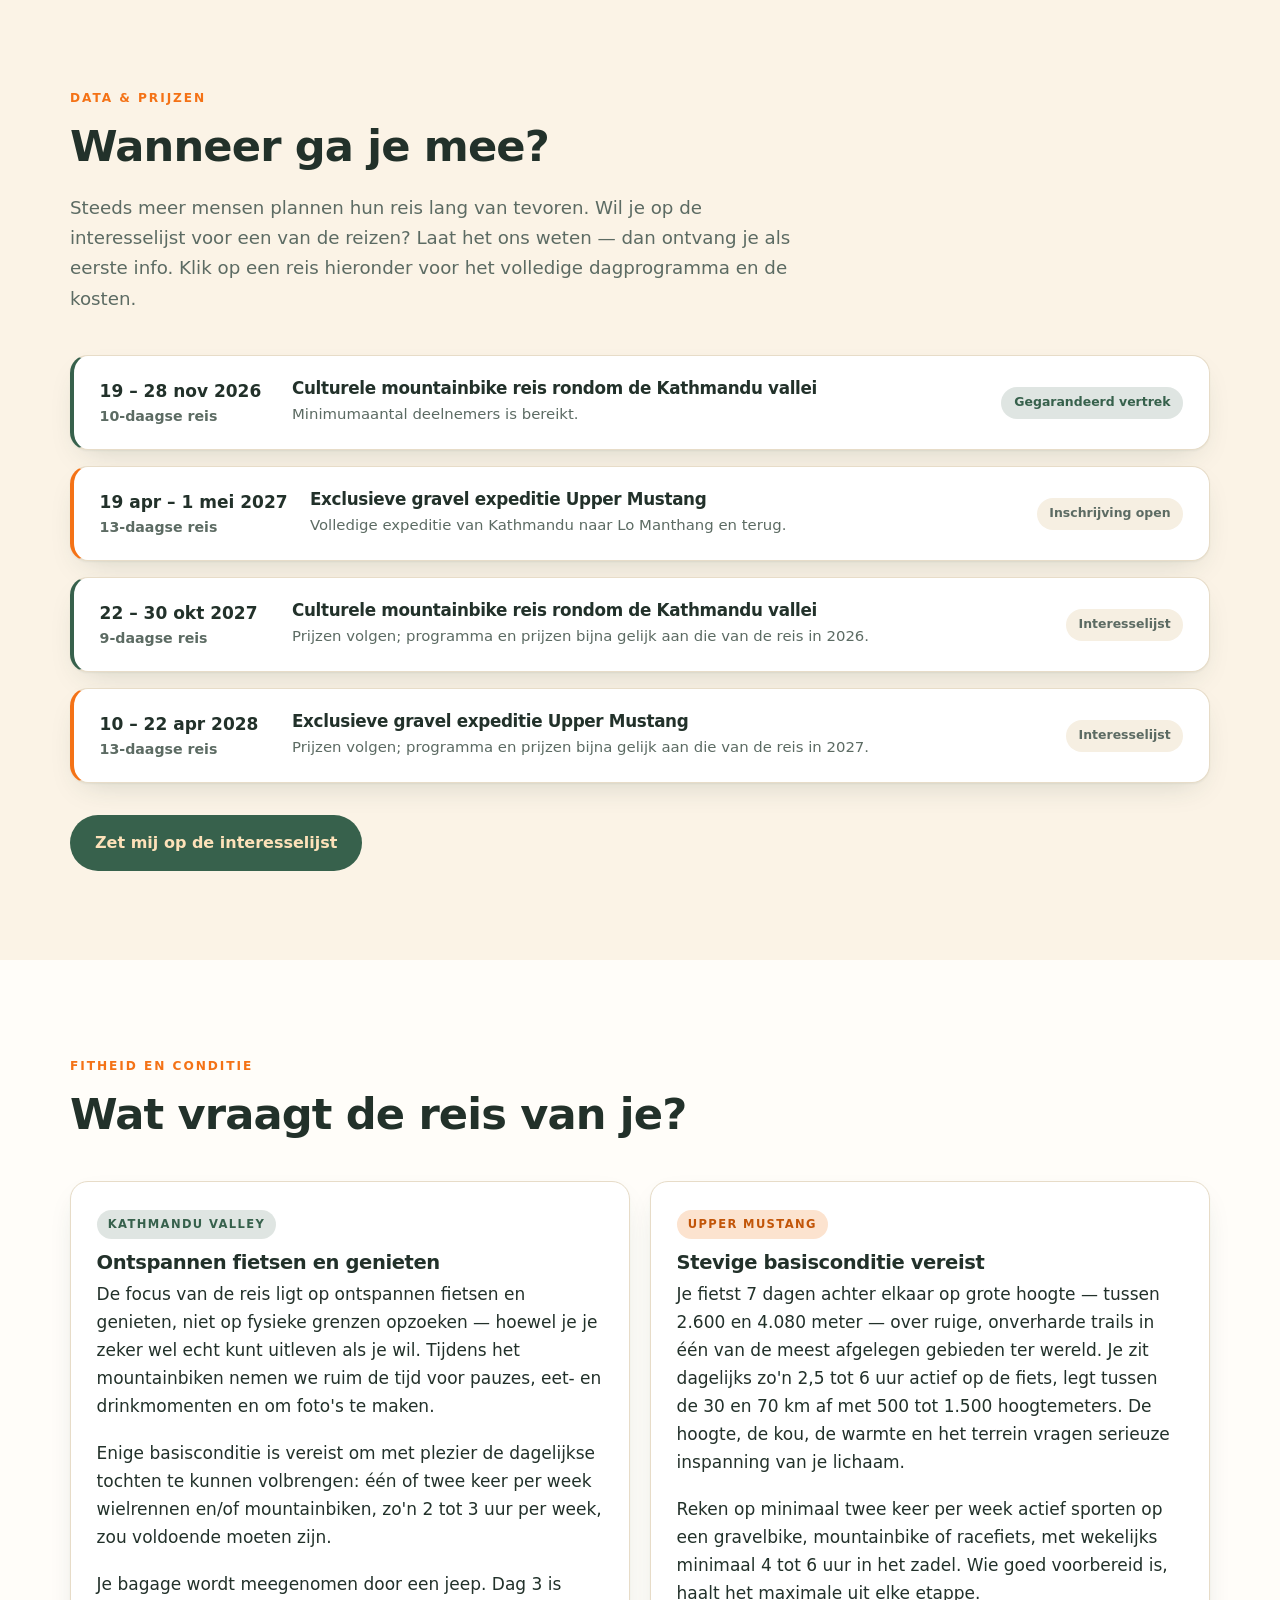
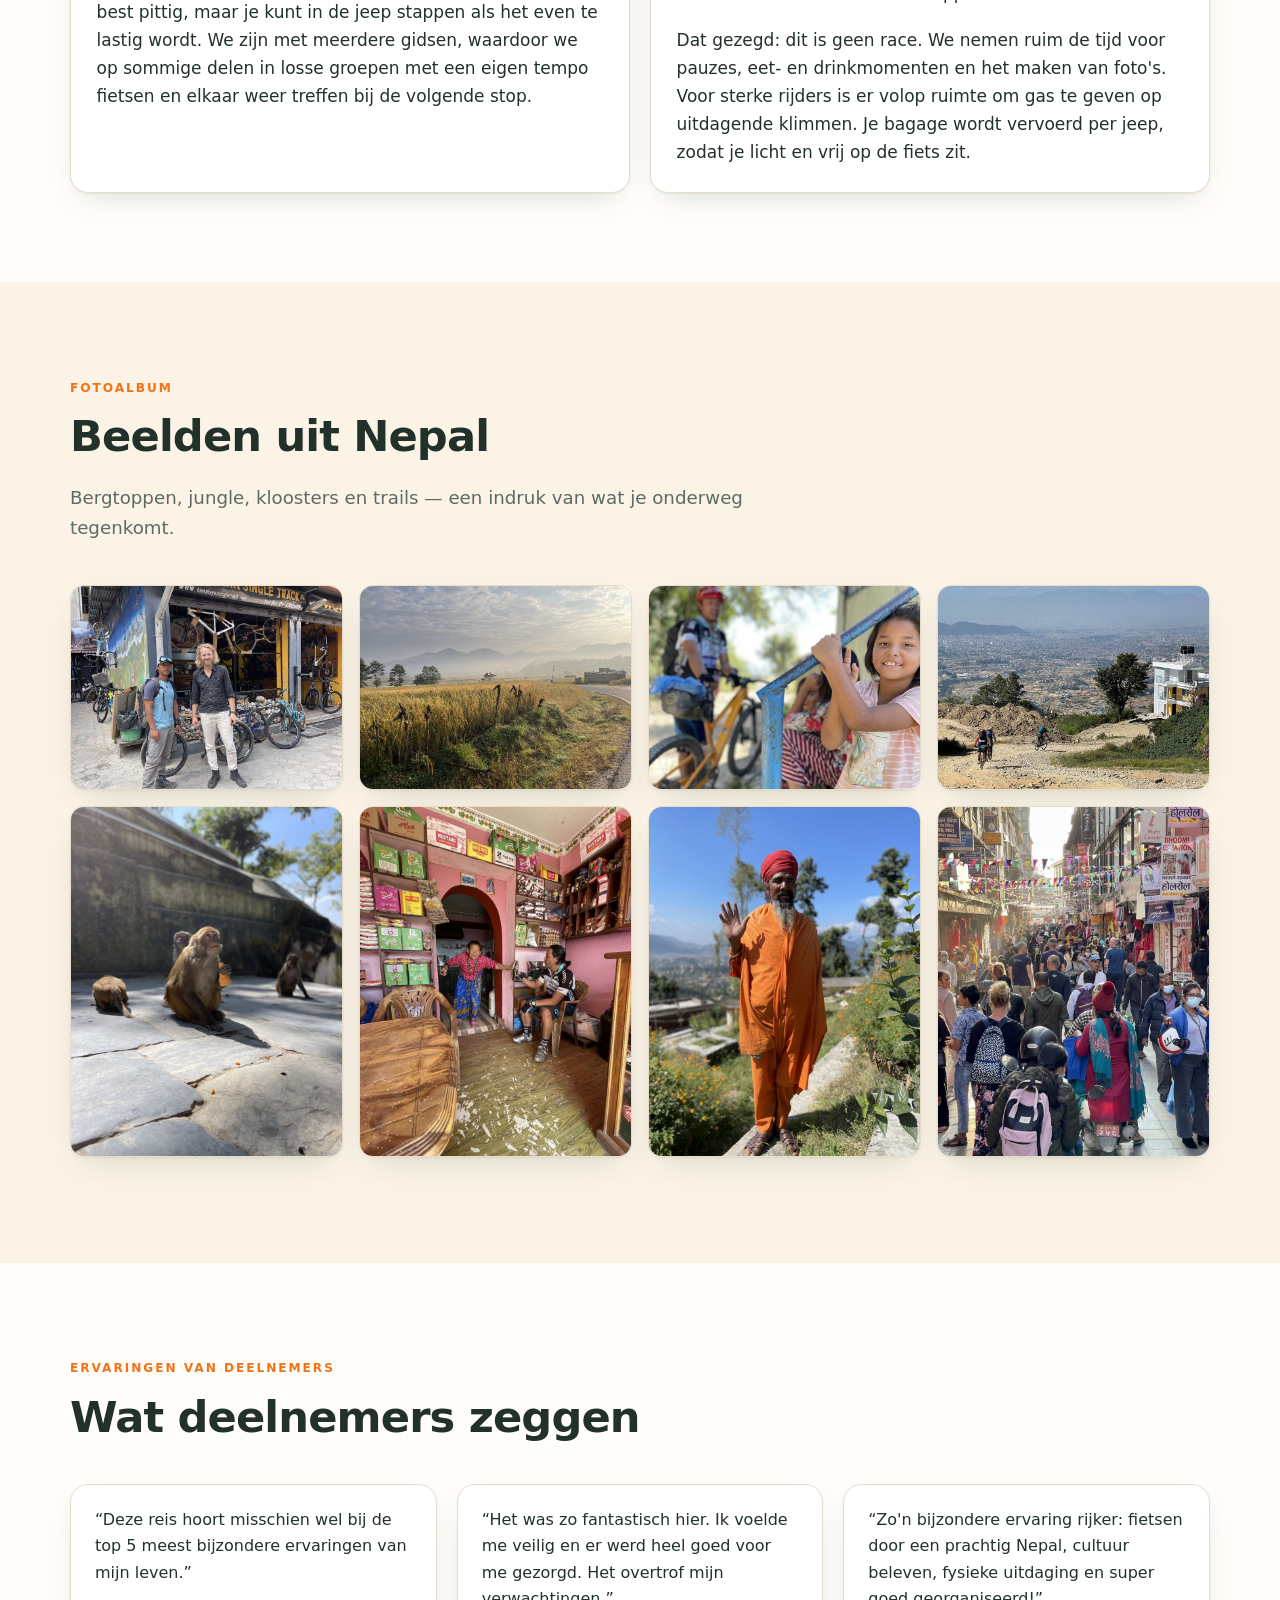
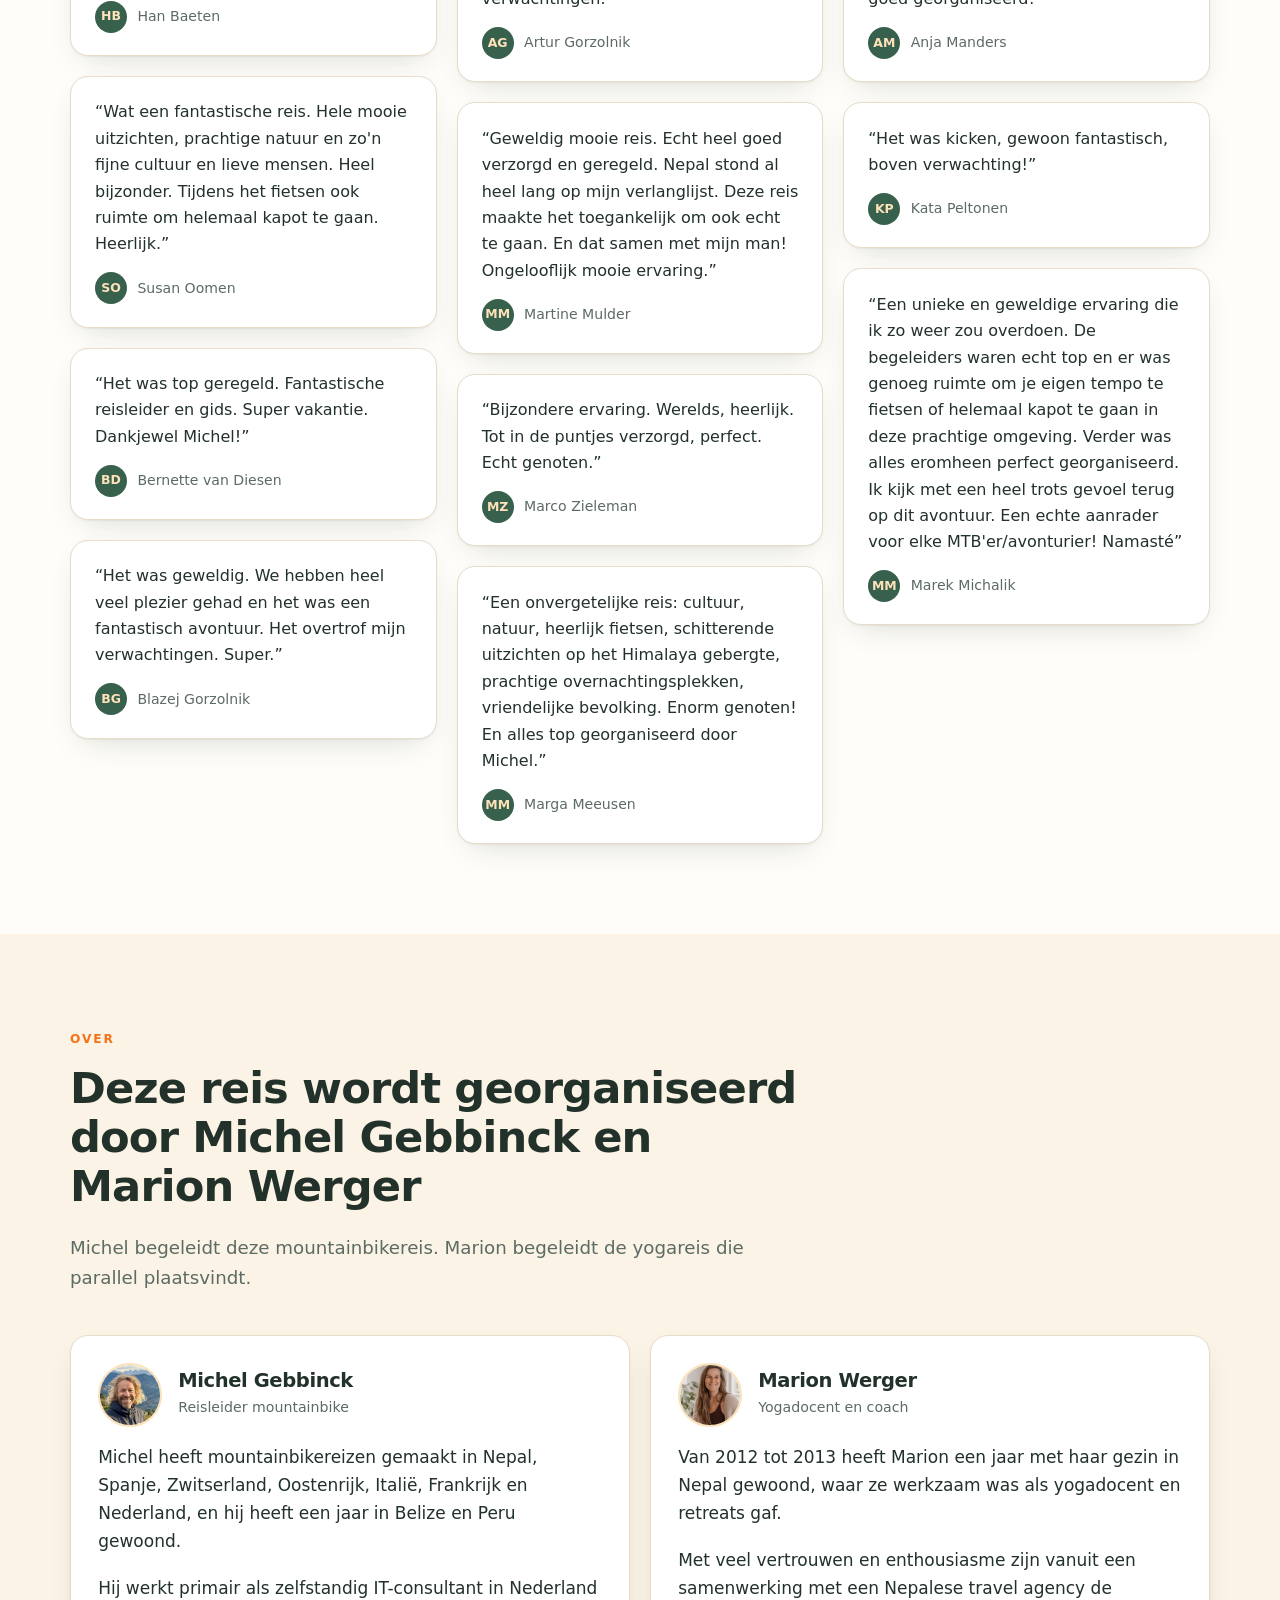
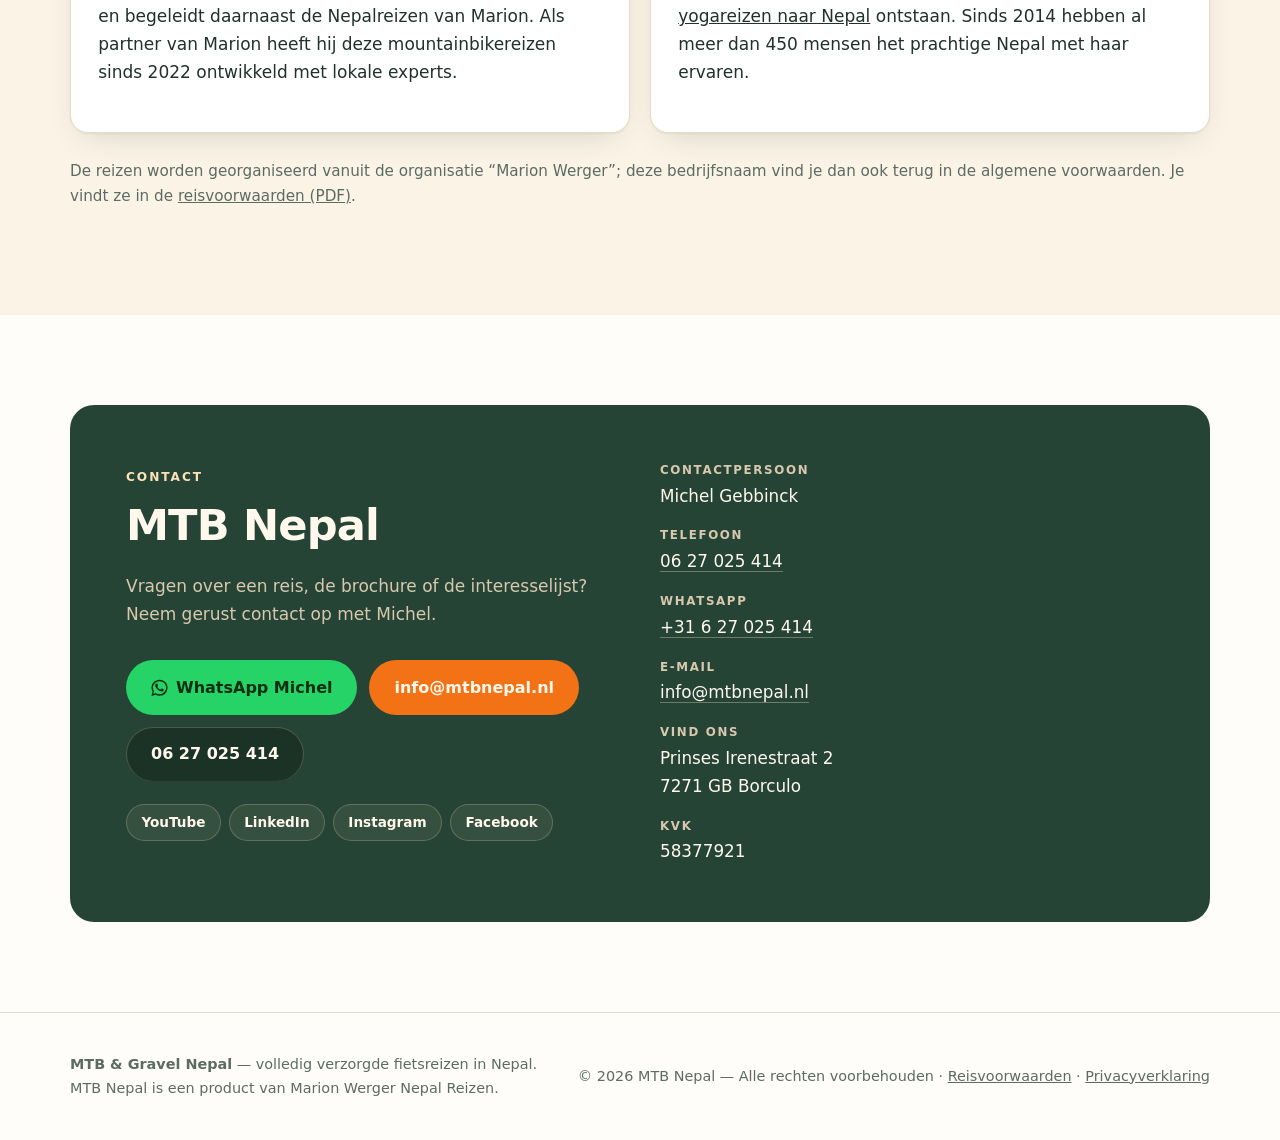
==== commit ade1323a: "Add files via upload" ====
--- a/index.html
+++ b/index.html
@@ -7,6 +7,7 @@
 <title>Fietsreizen in Nepal — MTB &amp; Gravel Nepal</title>
 <meta name="description" content="Volledig verzorgde mountainbike- en gravelreizen in Nepal. Culturele MTB-reis rondom de Kathmandu vallei en de exclusieve gravel expeditie naar Upper Mustang.">
 <link rel="canonical" href="https://www.mtbnepal.nl/">
+
 <meta property="og:site_name" content="MTB &amp; Gravel Nepal">
 <meta property="og:title" content="Fietsreizen in Nepal — MTB &amp; Gravel Nepal">
 <meta property="og:description" content="Volledig verzorgde mountainbike- en gravelreizen in Nepal. Culturele MTB-reis rondom de Kathmandu vallei en de exclusieve gravel expeditie naar Upper Mustang.">
@@ -222,13 +223,12 @@
         <div class="trip__media trip__media--short">
           <figure>
             <div class="frame frame--tall">
-              <iframe
-                src="https://www.youtube-nocookie.com/embed/rChO2ek9Luo?autoplay=1&amp;mute=1&amp;playsinline=1&amp;loop=1&amp;playlist=rChO2ek9Luo&amp;rel=0&amp;modestbranding=1"
-                title="Ga mee op Cultuur en Mountainbike Reis in Nepal"
-                loading="lazy"
-                allow="accelerometer; autoplay; clipboard-write; encrypted-media; gyroscope; picture-in-picture; web-share"
-                referrerpolicy="strict-origin-when-cross-origin"
-                allowfullscreen></iframe>
+              <button type="button" class="vplay vplay--tall" data-video="rChO2ek9Luo" data-params="autoplay=1&amp;mute=1&amp;playsinline=1&amp;loop=1&amp;playlist=rChO2ek9Luo&amp;rel=0&amp;modestbranding=1"
+                      aria-label="Video afspelen: Ga mee op Cultuur en Mountainbike Reis in Nepal">
+                <img src="images/poster-kathmandu.jpg" alt="Ga mee op Cultuur en Mountainbike Reis in Nepal" loading="lazy" decoding="async">
+                <span class="vplay__btn"><svg class="vplay__icon" width="62" height="62" viewBox="0 0 68 48" aria-hidden="true" focusable="false"><path d="M66.5 7.5a8.5 8.5 0 0 0-6-6C55.2 0 34 0 34 0S12.8 0 7.5 1.5a8.5 8.5 0 0 0-6 6C0 12.8 0 24 0 24s0 11.2 1.5 16.5a8.5 8.5 0 0 0 6 6C12.8 48 34 48 34 48s21.2 0 26.5-1.5a8.5 8.5 0 0 0 6-6C68 35.2 68 24 68 24s0-11.2-1.5-16.5z" fill="#E5332A"/><path d="M27 34V14l18 10z" fill="#fff"/></svg></span>
+                <span class="vplay__note">Bij afspelen laadt YouTube. Zie onze <a href="privacy.html">privacyverklaring</a>.</span>
+              </button>
             </div>
             <figcaption>Ga mee op Cultuur en Mountainbike Reis rondom de Kathmandu vallei</figcaption>
           </figure>
@@ -253,25 +253,23 @@
         <div class="trip__media trip__media--stack">
           <figure>
             <div class="frame">
-              <iframe
-                src="https://www.youtube-nocookie.com/embed/dAoAfMNIM5E?autoplay=1&amp;mute=1&amp;playsinline=1&amp;loop=1&amp;playlist=dAoAfMNIM5E&amp;rel=0&amp;modestbranding=1"
-                title="Gravel biking in Upper Mustang, Nepal — deel 1"
-                loading="lazy"
-                allow="accelerometer; autoplay; clipboard-write; encrypted-media; gyroscope; picture-in-picture; web-share"
-                referrerpolicy="strict-origin-when-cross-origin"
-                allowfullscreen></iframe>
+              <button type="button" class="vplay" data-video="dAoAfMNIM5E" data-params="autoplay=1&amp;mute=1&amp;playsinline=1&amp;loop=1&amp;playlist=dAoAfMNIM5E&amp;rel=0&amp;modestbranding=1"
+                      aria-label="Video afspelen: Gravel biking in Upper Mustang, Nepal — deel 1">
+                <img src="images/poster-mustang1.jpg" alt="Gravel biking in Upper Mustang, Nepal — deel 1" loading="lazy" decoding="async">
+                <span class="vplay__btn"><svg class="vplay__icon" width="62" height="62" viewBox="0 0 68 48" aria-hidden="true" focusable="false"><path d="M66.5 7.5a8.5 8.5 0 0 0-6-6C55.2 0 34 0 34 0S12.8 0 7.5 1.5a8.5 8.5 0 0 0-6 6C0 12.8 0 24 0 24s0 11.2 1.5 16.5a8.5 8.5 0 0 0 6 6C12.8 48 34 48 34 48s21.2 0 26.5-1.5a8.5 8.5 0 0 0 6-6C68 35.2 68 24 68 24s0-11.2-1.5-16.5z" fill="#E5332A"/><path d="M27 34V14l18 10z" fill="#fff"/></svg></span>
+                <span class="vplay__note">Bij afspelen laadt YouTube. Zie onze <a href="privacy.html">privacyverklaring</a>.</span>
+              </button>
             </div>
             <figcaption>Gravel biking in Upper Mustang, Nepal — deel 1</figcaption>
           </figure>
           <figure>
             <div class="frame">
-              <iframe
-                src="https://www.youtube-nocookie.com/embed/ZRoMkhB-InQ?autoplay=1&amp;mute=1&amp;playsinline=1&amp;loop=1&amp;playlist=ZRoMkhB-InQ&amp;rel=0&amp;modestbranding=1"
-                title="Gravel biking in Upper Mustang, Nepal — deel 2"
-                loading="lazy"
-                allow="accelerometer; autoplay; clipboard-write; encrypted-media; gyroscope; picture-in-picture; web-share"
-                referrerpolicy="strict-origin-when-cross-origin"
-                allowfullscreen></iframe>
+              <button type="button" class="vplay" data-video="ZRoMkhB-InQ" data-params="autoplay=1&amp;mute=1&amp;playsinline=1&amp;loop=1&amp;playlist=ZRoMkhB-InQ&amp;rel=0&amp;modestbranding=1"
+                      aria-label="Video afspelen: Gravel biking in Upper Mustang, Nepal — deel 2">
+                <img src="images/poster-mustang2.jpg" alt="Gravel biking in Upper Mustang, Nepal — deel 2" loading="lazy" decoding="async">
+                <span class="vplay__btn"><svg class="vplay__icon" width="62" height="62" viewBox="0 0 68 48" aria-hidden="true" focusable="false"><path d="M66.5 7.5a8.5 8.5 0 0 0-6-6C55.2 0 34 0 34 0S12.8 0 7.5 1.5a8.5 8.5 0 0 0-6 6C0 12.8 0 24 0 24s0 11.2 1.5 16.5a8.5 8.5 0 0 0 6 6C12.8 48 34 48 34 48s21.2 0 26.5-1.5a8.5 8.5 0 0 0 6-6C68 35.2 68 24 68 24s0-11.2-1.5-16.5z" fill="#E5332A"/><path d="M27 34V14l18 10z" fill="#fff"/></svg></span>
+                <span class="vplay__note">Bij afspelen laadt YouTube. Zie onze <a href="privacy.html">privacyverklaring</a>.</span>
+              </button>
             </div>
             <figcaption>Gravel biking in Upper Mustang, Nepal — deel 2</figcaption>
           </figure>
@@ -495,7 +493,7 @@
       <strong>MTB &amp; Gravel Nepal</strong> — volledig verzorgde fietsreizen in Nepal.<br>
       MTB Nepal is een product van Marion Werger Nepal Reizen.
     </div>
-    <div>© 2026 MTB Nepal — Alle rechten voorbehouden · <a href="reisvoorwaarden.pdf" target="_blank" rel="noopener">Reisvoorwaarden</a></div>
+    <div>© 2026 MTB Nepal — Alle rechten voorbehouden · <a href="reisvoorwaarden.pdf" target="_blank" rel="noopener">Reisvoorwaarden</a> · <a href="privacy.html">Privacyverklaring</a></div>
   </div>
 </footer>
 
@@ -533,5 +531,29 @@
   });
 })();
 </script>
+
+<script>
+(function () {
+  // Video's laden pas na een klik. Zo gaat er zonder toestemming
+  // geen enkel verzoek naar YouTube.
+  document.querySelectorAll('.vplay').forEach(function (knop) {
+    knop.addEventListener('click', function () {
+      var id = knop.dataset.video;
+      var params = knop.dataset.params || 'autoplay=1';
+      var frame = document.createElement('iframe');
+      frame.src = 'https://www.youtube-nocookie.com/embed/' + id + '?' + params;
+      frame.title = knop.getAttribute('aria-label') || 'Video';
+      frame.allow = 'accelerometer; autoplay; clipboard-write; encrypted-media; ' +
+                    'gyroscope; picture-in-picture; web-share';
+      frame.referrerPolicy = 'strict-origin-when-cross-origin';
+      frame.allowFullscreen = true;
+      knop.innerHTML = '';
+      knop.appendChild(frame);
+      knop.style.cursor = 'default';
+    }, { once: true });
+  });
+})();
+</script>
+
 </body>
 </html>
--- a/style.css
+++ b/style.css
@@ -407,6 +407,55 @@
   .trip-videos{display:none}
 }
 
+
+/* Twee video's naast elkaar, ongeacht staand of liggend */
+.trip-videos--duo{grid-template-columns:repeat(auto-fit,minmax(280px,1fr));align-items:start}
+
+/* Klik-om-te-laden: pas na een klik wordt YouTube geladen */
+.vplay{
+  display:block;inline-size:100%;padding:0;margin:0;border:0;cursor:pointer;
+  position:relative;background:#0D140F;overflow:hidden;
+  font:inherit;color:inherit;text-align:start;
+}
+.vplay img{
+  inline-size:100%;block-size:auto;aspect-ratio:16/9;object-fit:cover;display:block;
+  transition:transform .3s, filter .2s;filter:brightness(.88);
+}
+.vplay--tall img{aspect-ratio:9/16}
+.vplay:hover img,.vplay:focus-visible img{transform:scale(1.03);filter:brightness(1)}
+.vplay__btn{
+  position:absolute;inset-block-start:50%;inset-inline-start:50%;
+  transform:translate(-50%,-50%);display:grid;place-items:center;
+  transition:transform .2s;pointer-events:none;
+}
+.vplay:hover .vplay__btn{transform:translate(-50%,-50%) scale(1.08)}
+.vplay__icon{filter:drop-shadow(0 3px 10px rgba(0,0,0,.45))}
+.vplay__note{
+  position:absolute;inset-inline:0;inset-block-end:0;
+  padding:.55rem .8rem;font-size:.74rem;line-height:1.35;
+  color:#F1EADC;background:linear-gradient(transparent,rgba(13,20,15,.86) 45%);
+  text-align:center;
+}
+.vplay__note a{color:#FFC08A;text-decoration:underline}
+.vplay iframe{inline-size:100%;aspect-ratio:16/9;border:0;display:block}
+.vplay--tall iframe{aspect-ratio:9/16}
+
+@media print{.vplay{display:none}}
+@media (prefers-reduced-motion:reduce){
+  .vplay img,.vplay__btn{transition:none}
+  .vplay:hover img{transform:none}
+}
+
+
+/* Tekstpagina (privacyverklaring) */
+.prose h2{font-size:1.35rem;margin-block:2.2rem .7rem;padding-block-start:1.4rem;border-block-start:1px solid var(--line)}
+.prose h2:first-of-type{border-block-start:0;padding-block-start:0;margin-block-start:1.6rem}
+.prose h3{font-size:1.05rem;margin-block:1.4rem .4rem;color:var(--brand-deep)}
+.prose p,.prose li{color:var(--text)}
+.prose ul{margin:0 0 1.1em;padding-inline-start:1.1rem;display:grid;gap:.5rem}
+.prose a{color:var(--brand-deep);text-decoration:underline;text-underline-offset:2px}
+@media (prefers-color-scheme: dark){.prose h3,.prose a{color:var(--brand)}}
+
 /* Kosten */
 .price-head{display:flex;flex-wrap:wrap;gap:1rem 2rem;align-items:baseline;
   padding:1.6rem 1.8rem;background:var(--green);color:var(--cream);border-radius:var(--radius);
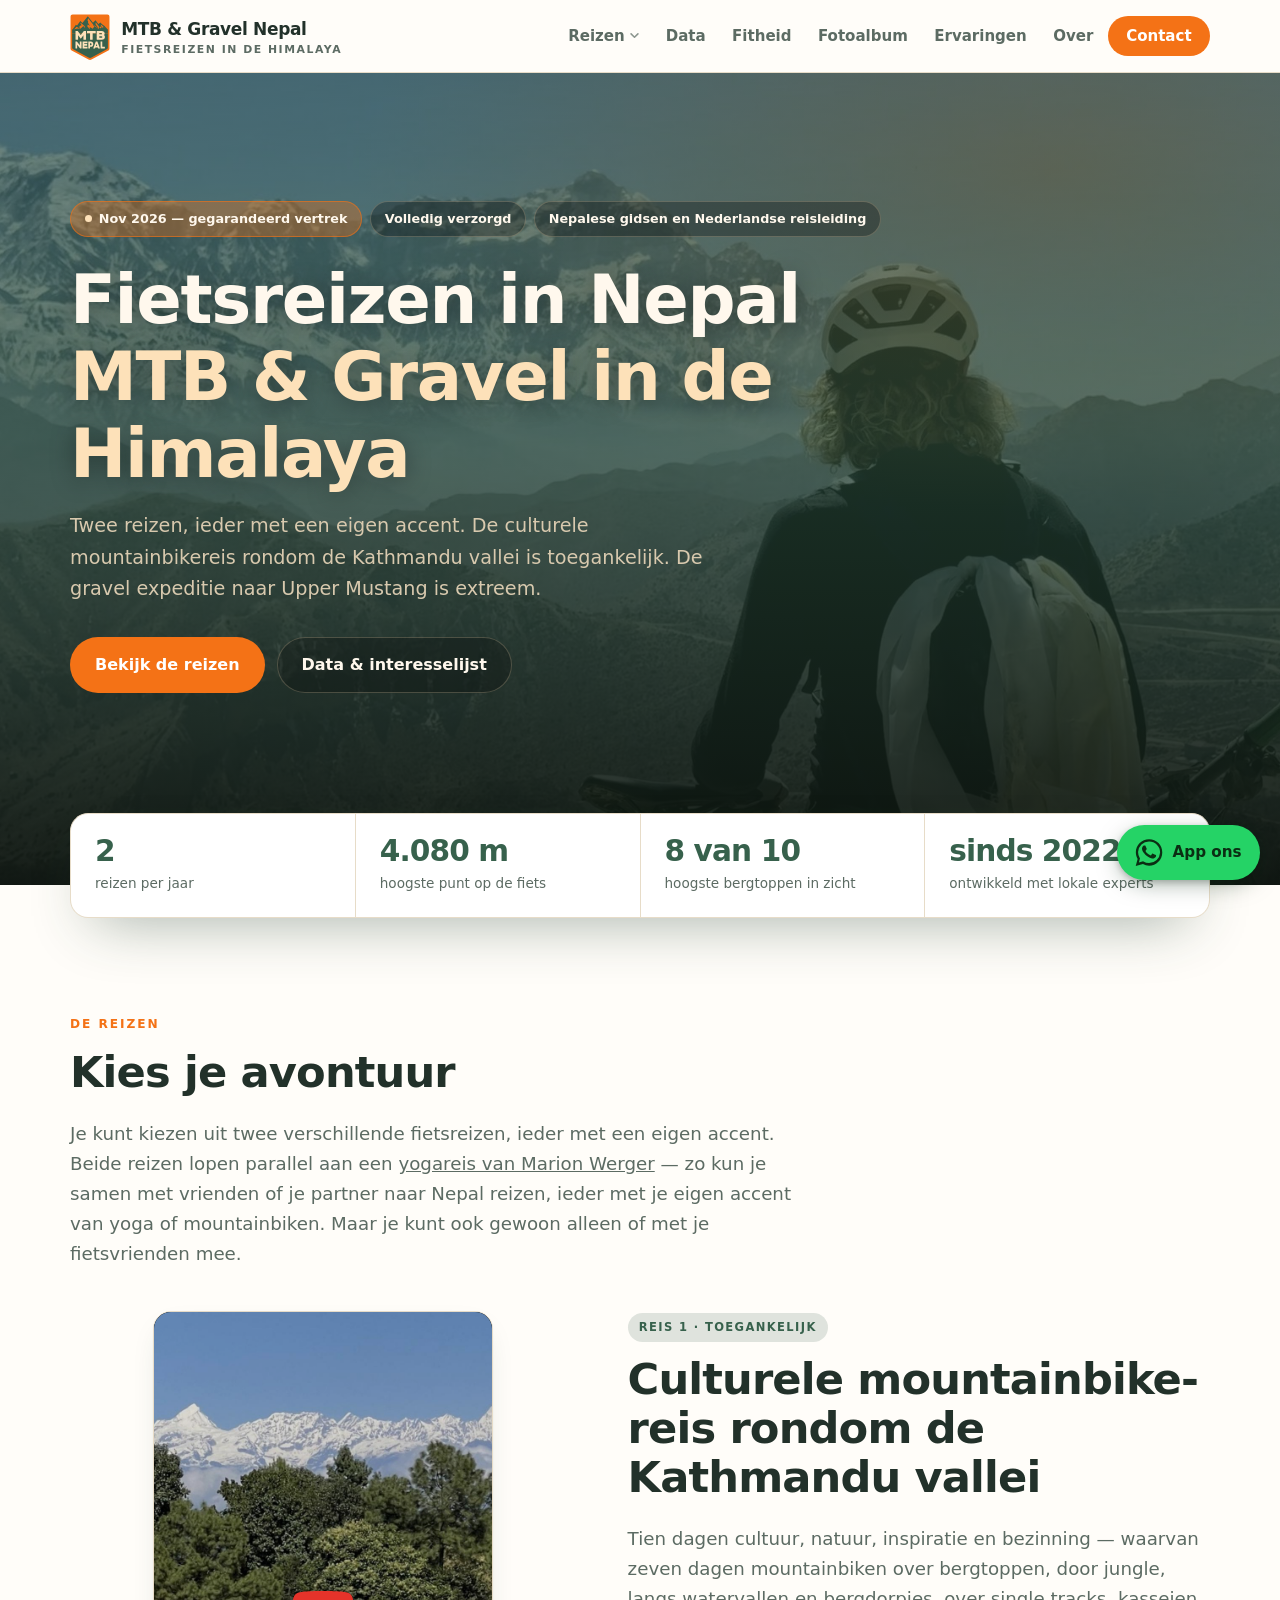
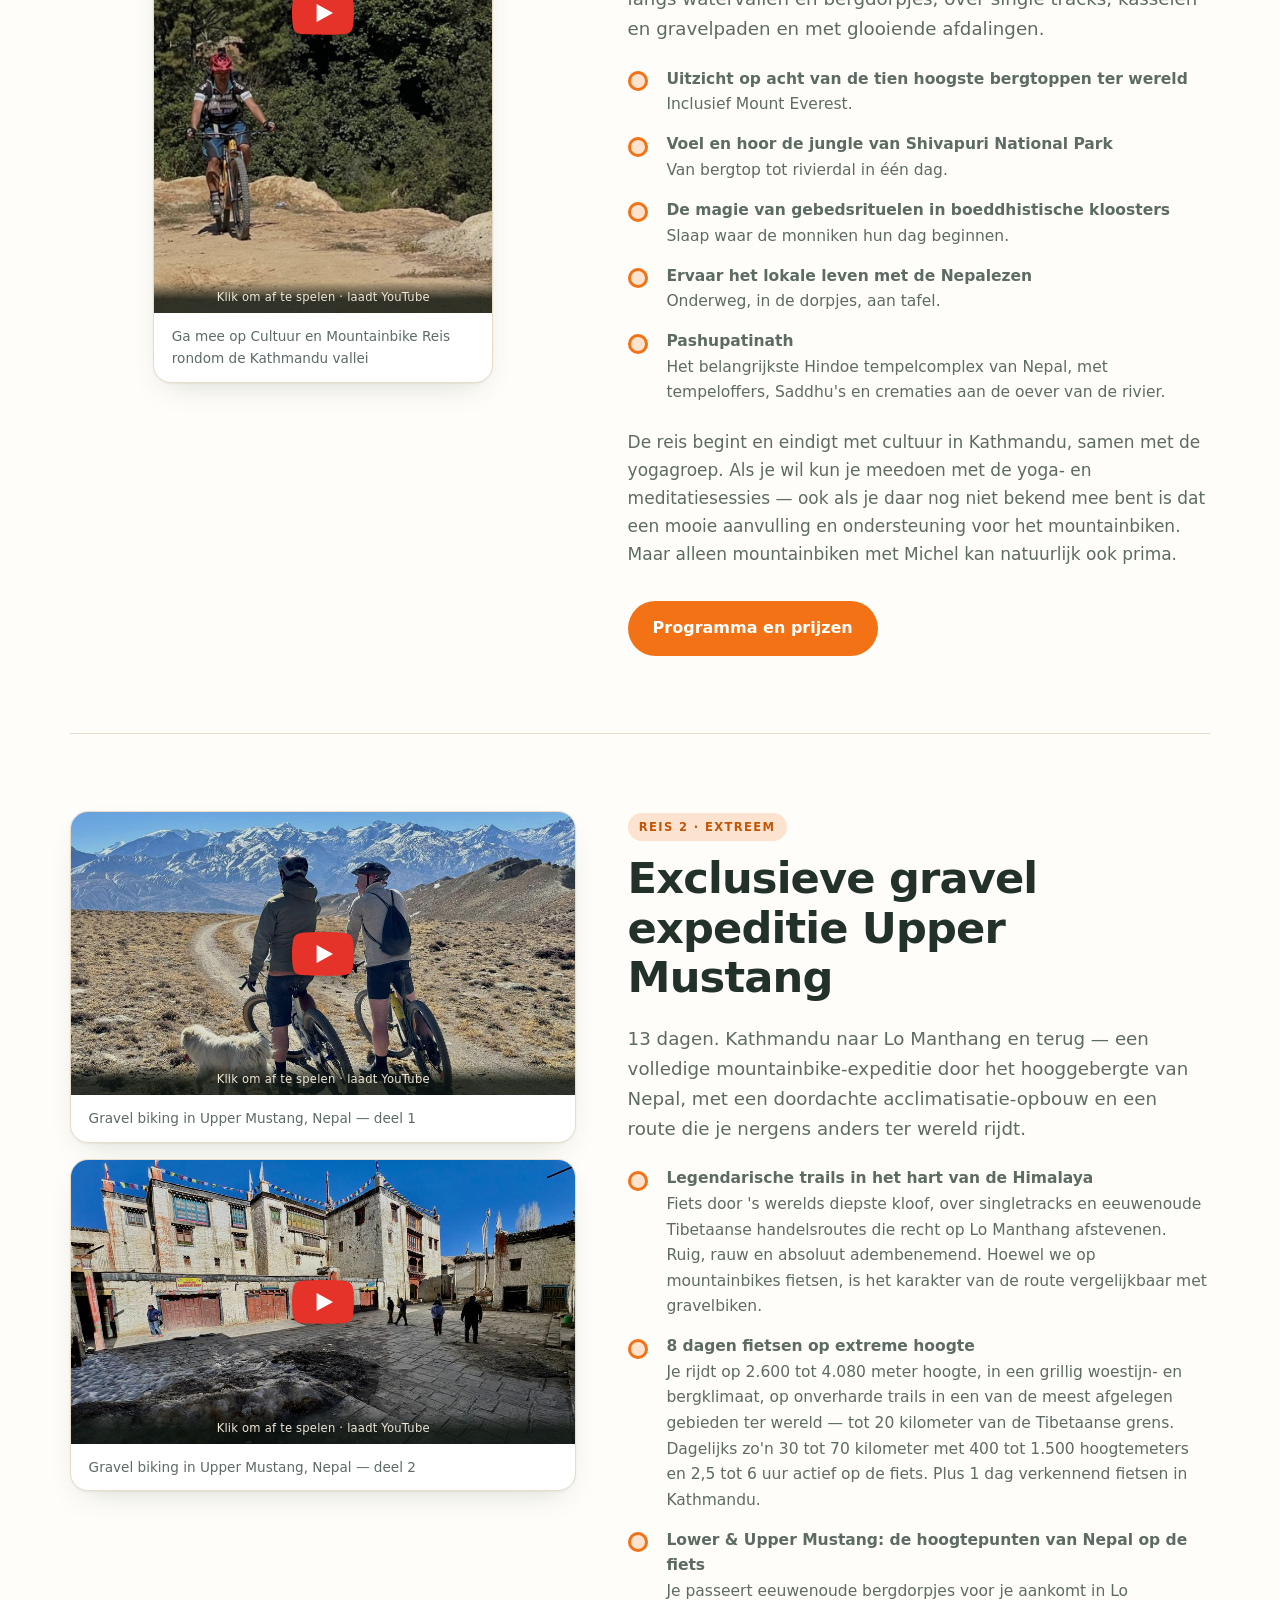
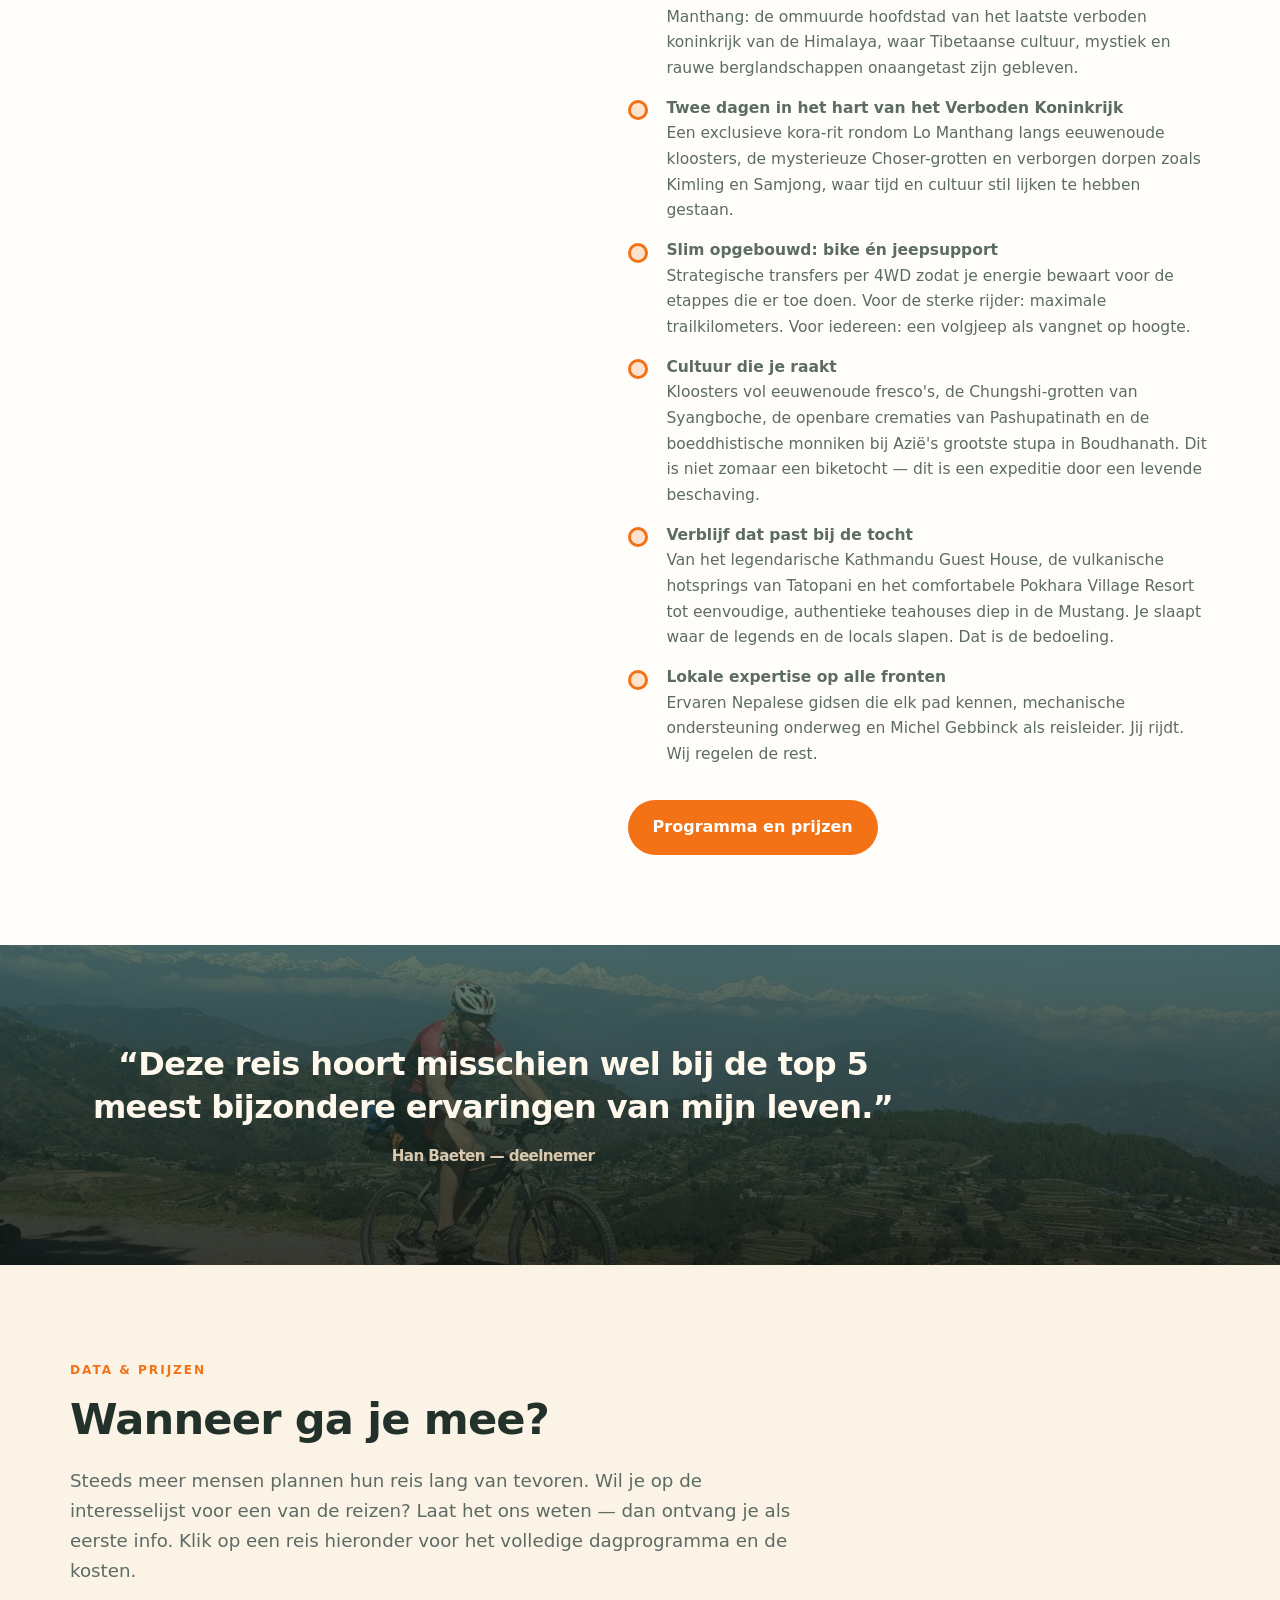
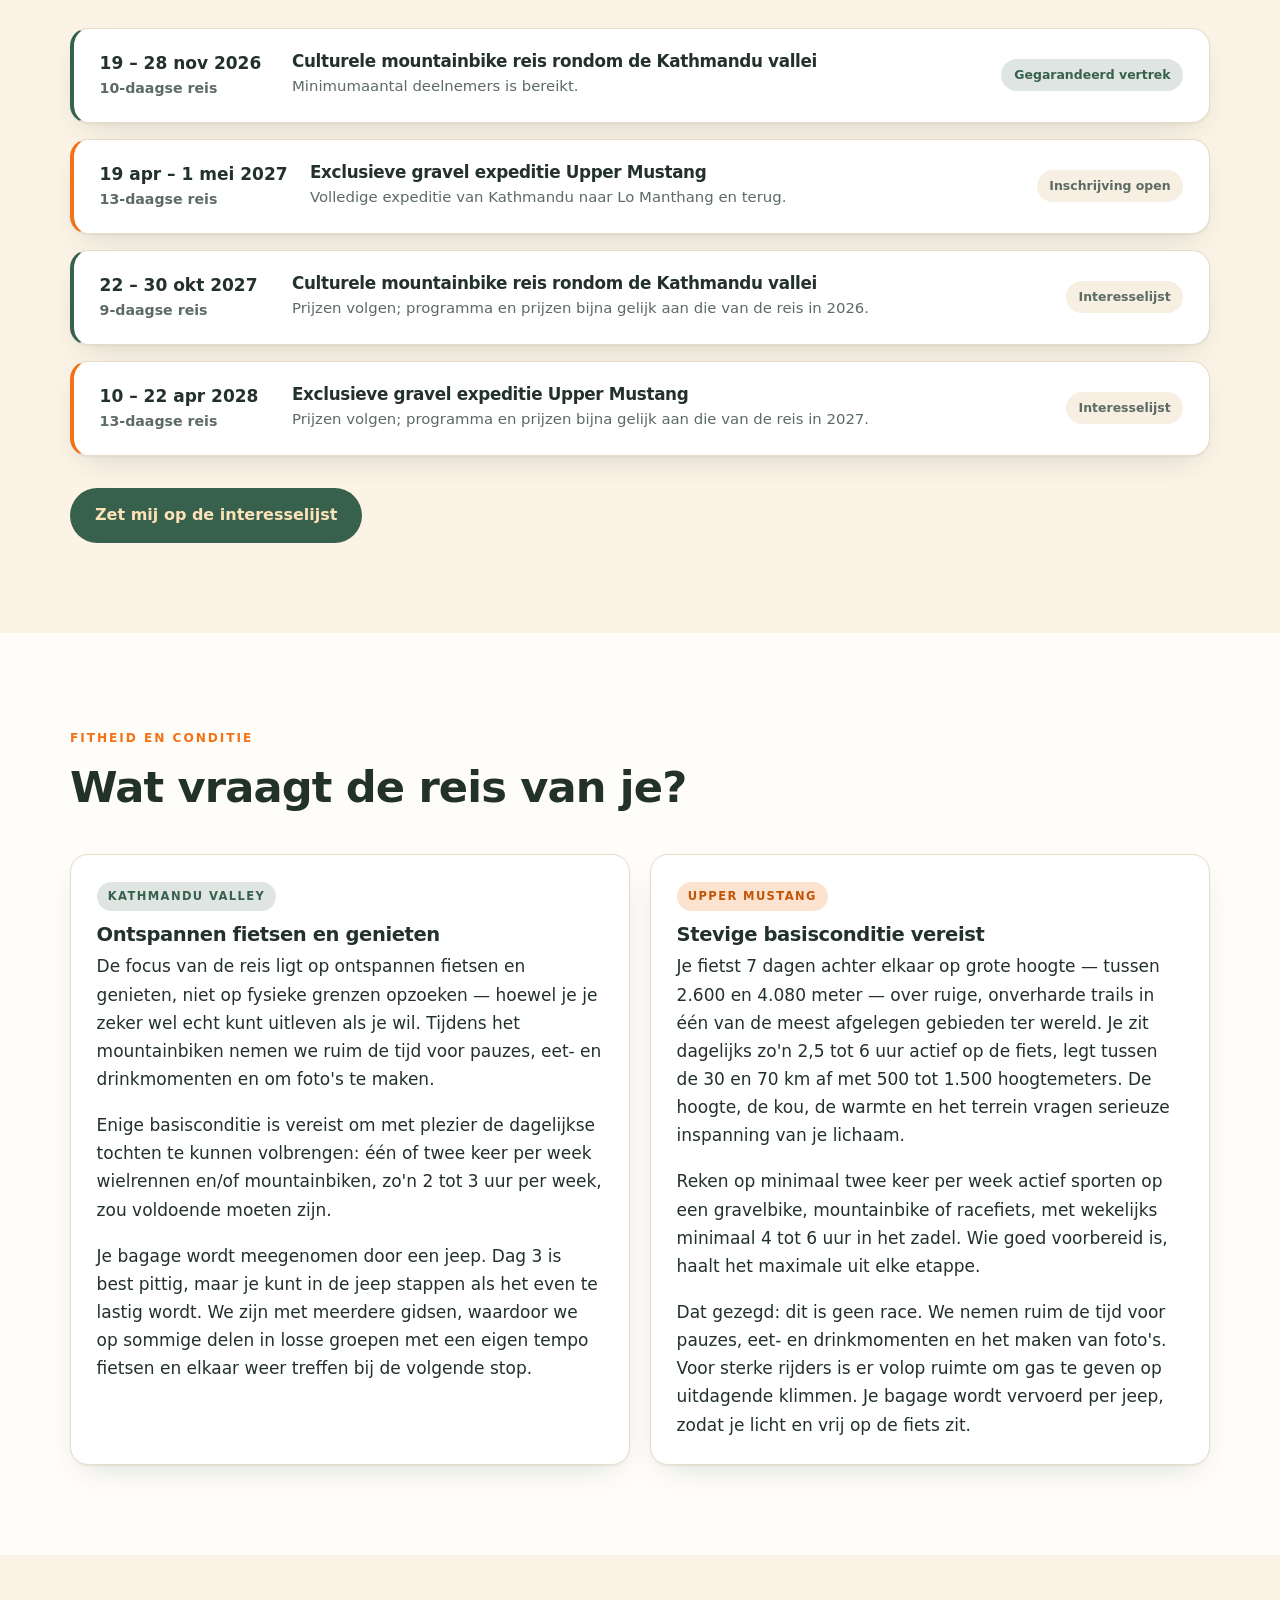
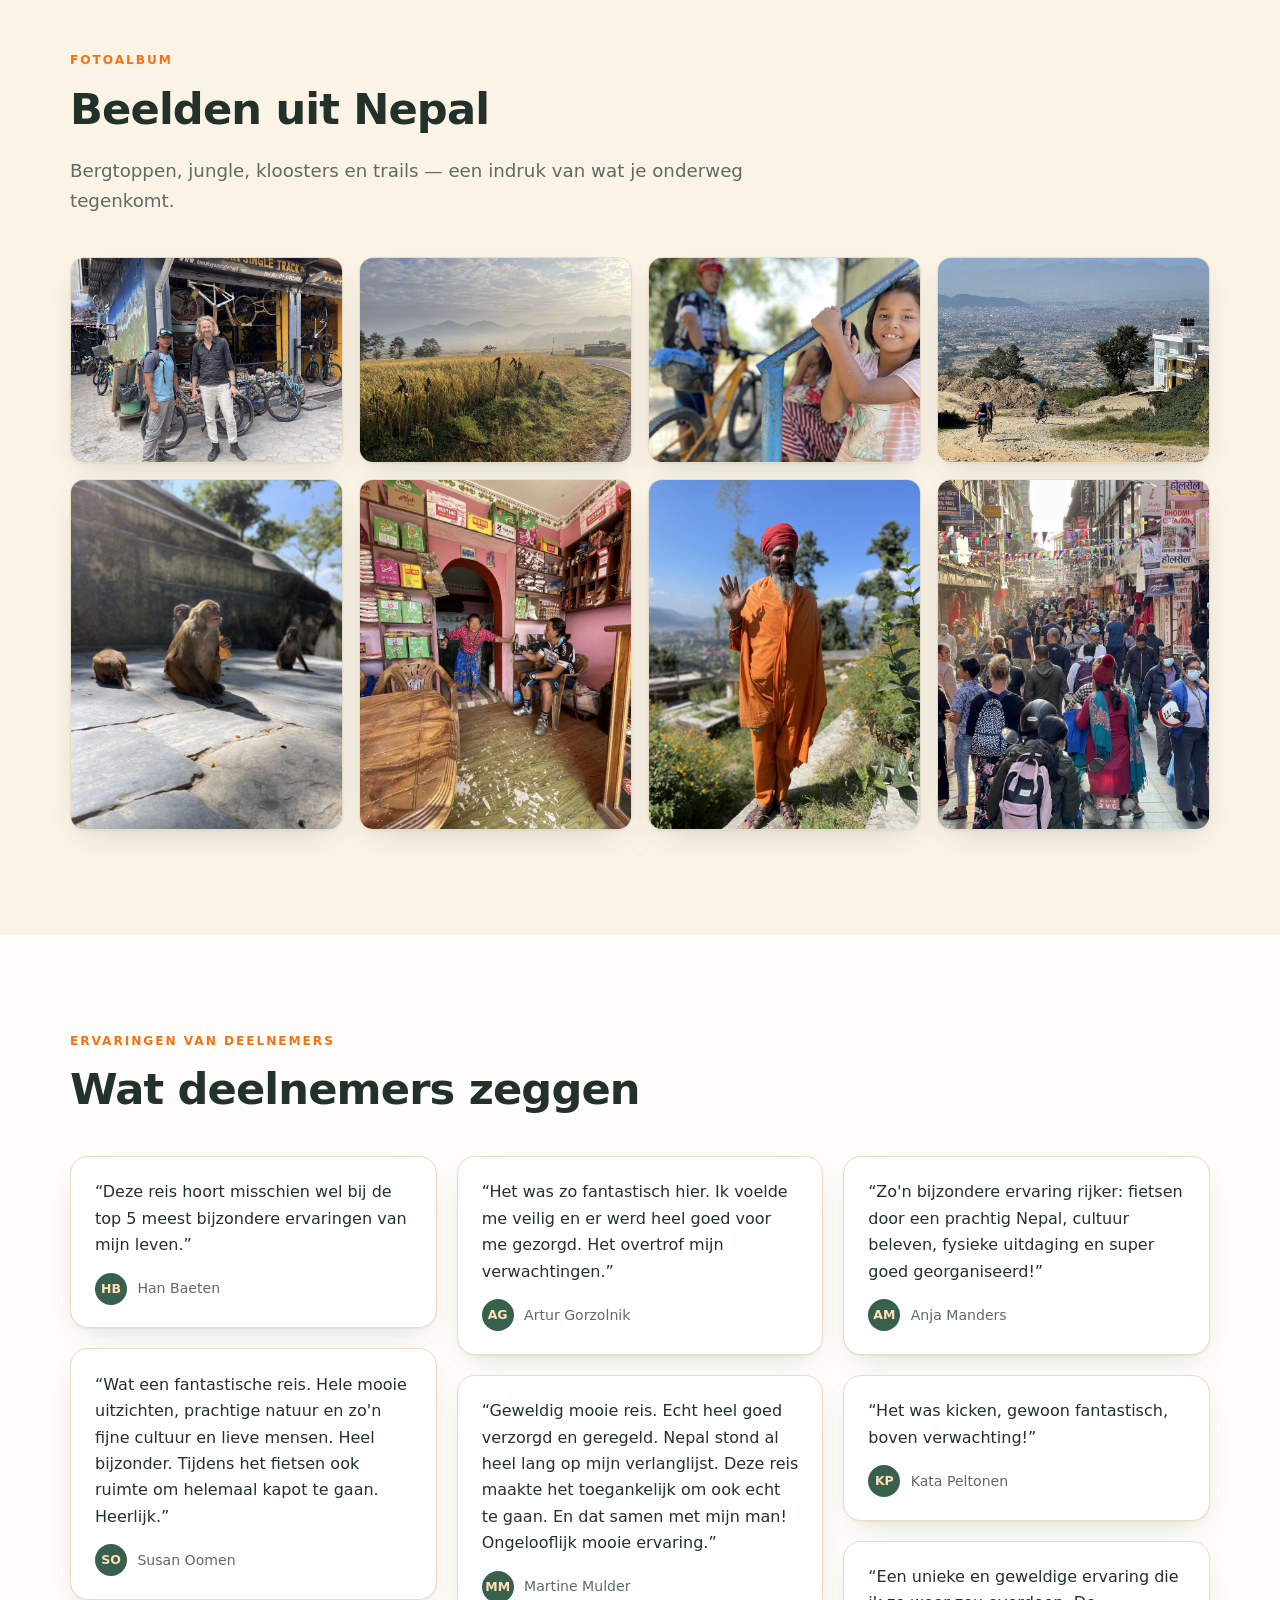
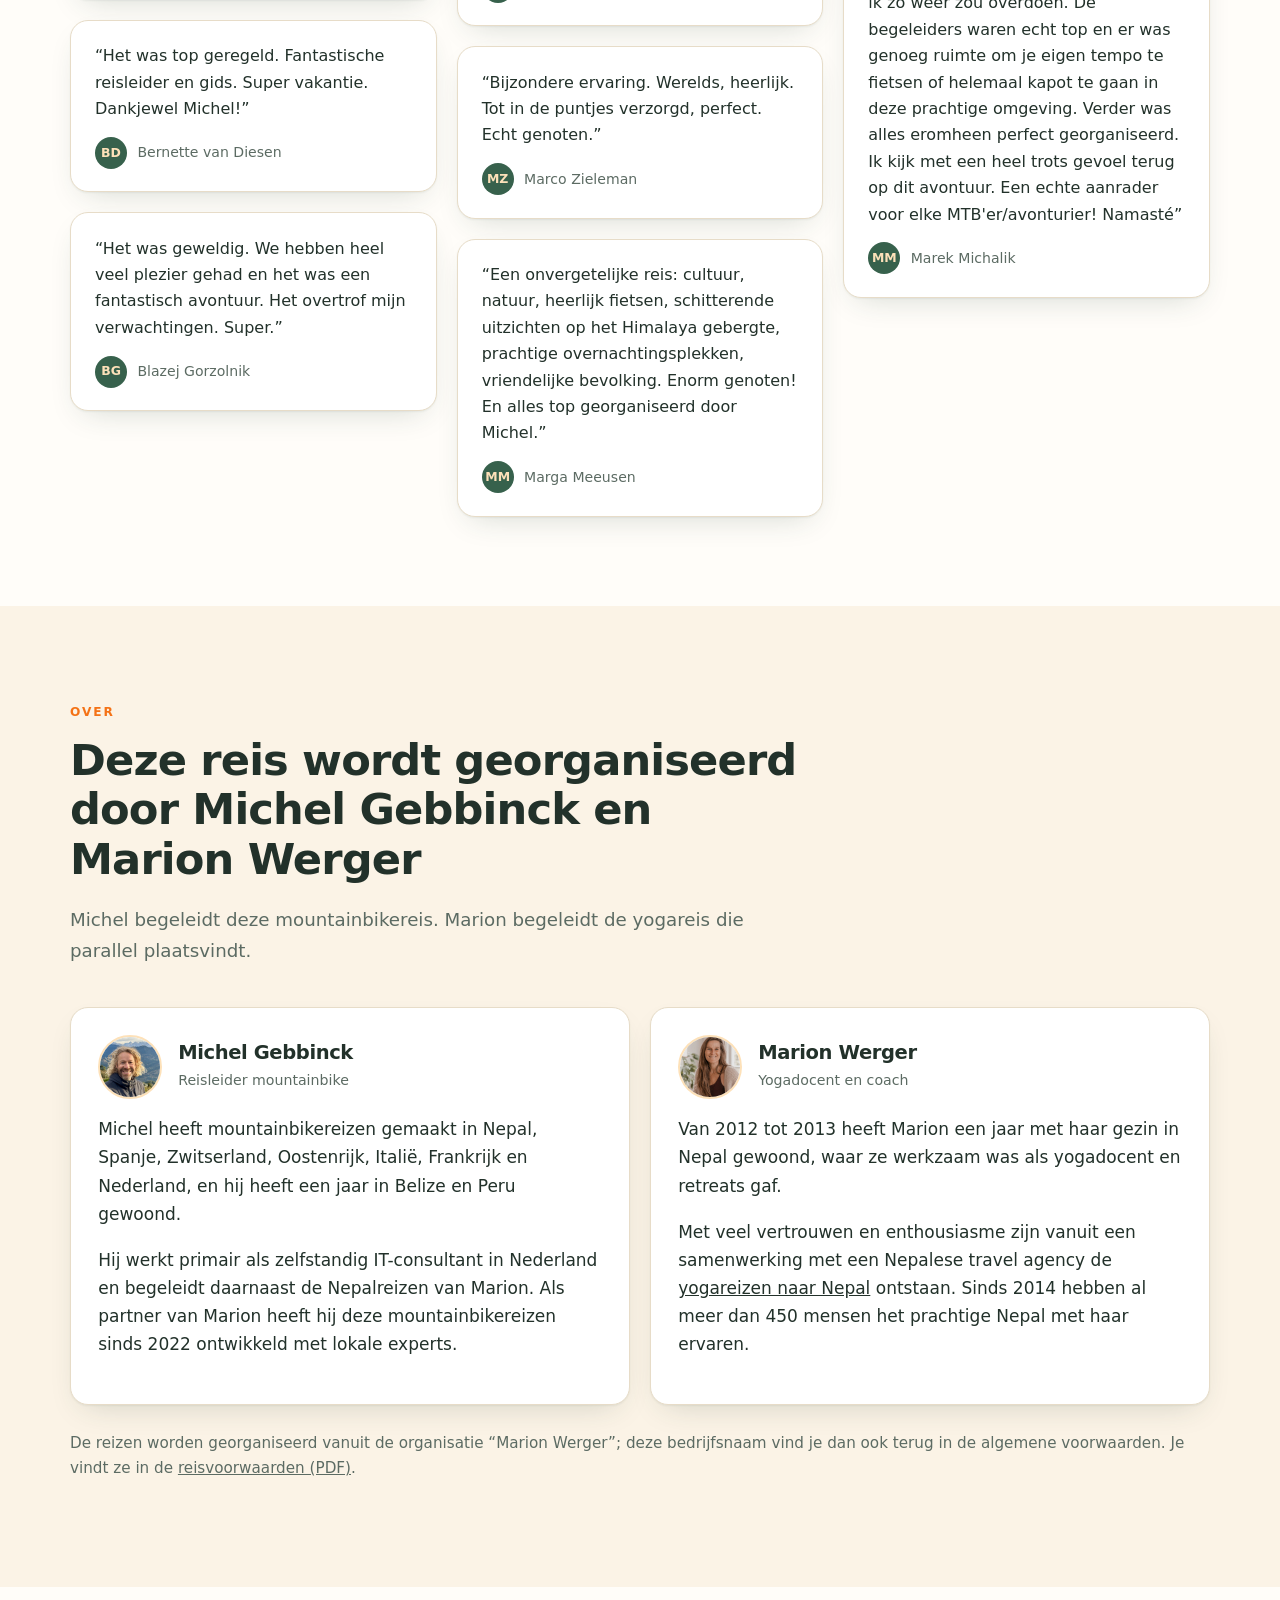
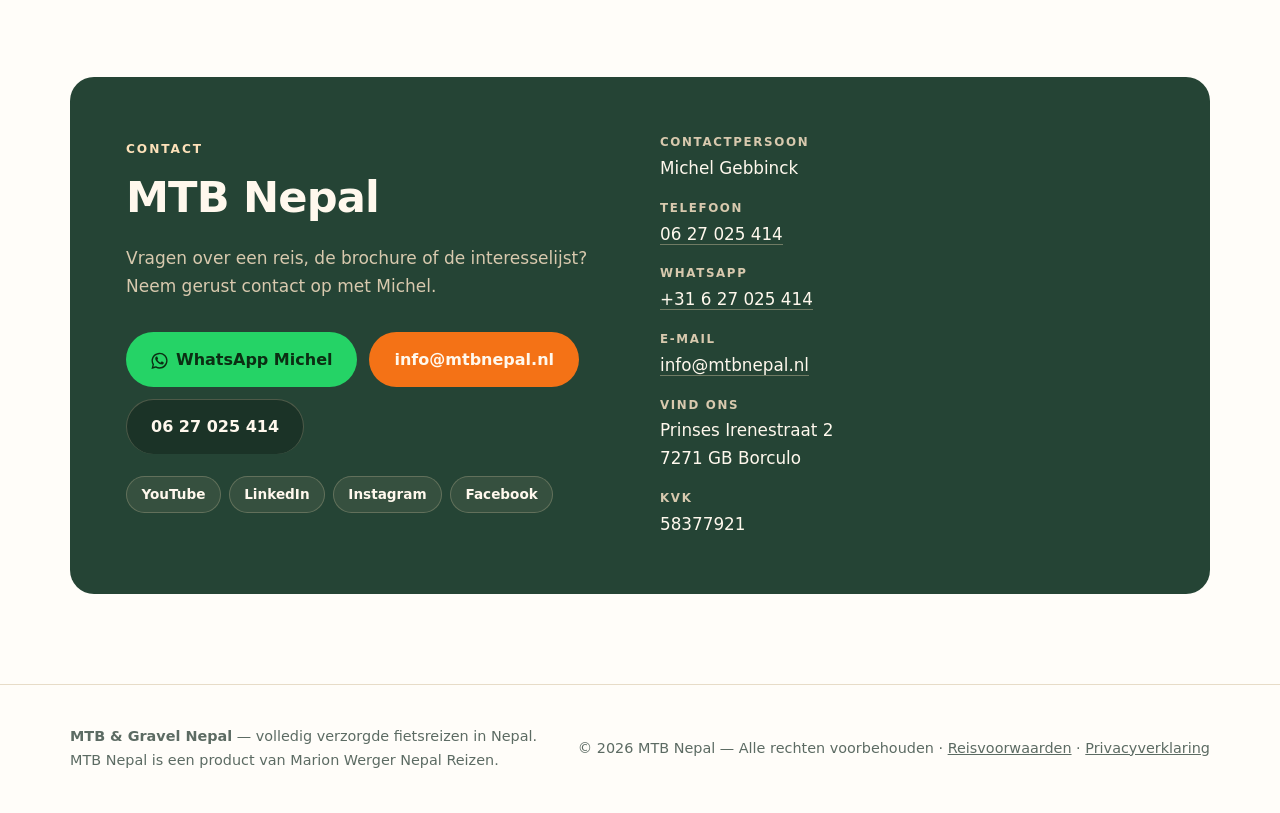
==== commit c176bc4a: "Add files via upload" ====
--- a/index.html
+++ b/index.html
@@ -223,11 +223,11 @@
         <div class="trip__media trip__media--short">
           <figure>
             <div class="frame frame--tall">
-              <button type="button" class="vplay vplay--tall" data-video="rChO2ek9Luo" data-params="autoplay=1&amp;mute=1&amp;playsinline=1&amp;loop=1&amp;playlist=rChO2ek9Luo&amp;rel=0&amp;modestbranding=1"
+              <button type="button" class="vplay vplay--tall" data-video="rChO2ek9Luo" data-params="autoplay=1&amp;playsinline=1&amp;rel=0&amp;modestbranding=1"
                       aria-label="Video afspelen: Ga mee op Cultuur en Mountainbike Reis in Nepal">
                 <img src="images/poster-kathmandu.jpg" alt="Ga mee op Cultuur en Mountainbike Reis in Nepal" loading="lazy" decoding="async">
                 <span class="vplay__btn"><svg class="vplay__icon" width="62" height="62" viewBox="0 0 68 48" aria-hidden="true" focusable="false"><path d="M66.5 7.5a8.5 8.5 0 0 0-6-6C55.2 0 34 0 34 0S12.8 0 7.5 1.5a8.5 8.5 0 0 0-6 6C0 12.8 0 24 0 24s0 11.2 1.5 16.5a8.5 8.5 0 0 0 6 6C12.8 48 34 48 34 48s21.2 0 26.5-1.5a8.5 8.5 0 0 0 6-6C68 35.2 68 24 68 24s0-11.2-1.5-16.5z" fill="#E5332A"/><path d="M27 34V14l18 10z" fill="#fff"/></svg></span>
-                <span class="vplay__note">Bij afspelen laadt YouTube. Zie onze <a href="privacy.html">privacyverklaring</a>.</span>
+                <span class="vplay__note">Klik om af te spelen &middot; laadt YouTube</span>
               </button>
             </div>
             <figcaption>Ga mee op Cultuur en Mountainbike Reis rondom de Kathmandu vallei</figcaption>
@@ -253,22 +253,22 @@
         <div class="trip__media trip__media--stack">
           <figure>
             <div class="frame">
-              <button type="button" class="vplay" data-video="dAoAfMNIM5E" data-params="autoplay=1&amp;mute=1&amp;playsinline=1&amp;loop=1&amp;playlist=dAoAfMNIM5E&amp;rel=0&amp;modestbranding=1"
+              <button type="button" class="vplay" data-video="dAoAfMNIM5E" data-params="autoplay=1&amp;playsinline=1&amp;rel=0&amp;modestbranding=1"
                       aria-label="Video afspelen: Gravel biking in Upper Mustang, Nepal — deel 1">
                 <img src="images/poster-mustang1.jpg" alt="Gravel biking in Upper Mustang, Nepal — deel 1" loading="lazy" decoding="async">
                 <span class="vplay__btn"><svg class="vplay__icon" width="62" height="62" viewBox="0 0 68 48" aria-hidden="true" focusable="false"><path d="M66.5 7.5a8.5 8.5 0 0 0-6-6C55.2 0 34 0 34 0S12.8 0 7.5 1.5a8.5 8.5 0 0 0-6 6C0 12.8 0 24 0 24s0 11.2 1.5 16.5a8.5 8.5 0 0 0 6 6C12.8 48 34 48 34 48s21.2 0 26.5-1.5a8.5 8.5 0 0 0 6-6C68 35.2 68 24 68 24s0-11.2-1.5-16.5z" fill="#E5332A"/><path d="M27 34V14l18 10z" fill="#fff"/></svg></span>
-                <span class="vplay__note">Bij afspelen laadt YouTube. Zie onze <a href="privacy.html">privacyverklaring</a>.</span>
+                <span class="vplay__note">Klik om af te spelen &middot; laadt YouTube</span>
               </button>
             </div>
             <figcaption>Gravel biking in Upper Mustang, Nepal — deel 1</figcaption>
           </figure>
           <figure>
             <div class="frame">
-              <button type="button" class="vplay" data-video="ZRoMkhB-InQ" data-params="autoplay=1&amp;mute=1&amp;playsinline=1&amp;loop=1&amp;playlist=ZRoMkhB-InQ&amp;rel=0&amp;modestbranding=1"
+              <button type="button" class="vplay" data-video="ZRoMkhB-InQ" data-params="autoplay=1&amp;playsinline=1&amp;rel=0&amp;modestbranding=1"
                       aria-label="Video afspelen: Gravel biking in Upper Mustang, Nepal — deel 2">
                 <img src="images/poster-mustang2.jpg" alt="Gravel biking in Upper Mustang, Nepal — deel 2" loading="lazy" decoding="async">
                 <span class="vplay__btn"><svg class="vplay__icon" width="62" height="62" viewBox="0 0 68 48" aria-hidden="true" focusable="false"><path d="M66.5 7.5a8.5 8.5 0 0 0-6-6C55.2 0 34 0 34 0S12.8 0 7.5 1.5a8.5 8.5 0 0 0-6 6C0 12.8 0 24 0 24s0 11.2 1.5 16.5a8.5 8.5 0 0 0 6 6C12.8 48 34 48 34 48s21.2 0 26.5-1.5a8.5 8.5 0 0 0 6-6C68 35.2 68 24 68 24s0-11.2-1.5-16.5z" fill="#E5332A"/><path d="M27 34V14l18 10z" fill="#fff"/></svg></span>
-                <span class="vplay__note">Bij afspelen laadt YouTube. Zie onze <a href="privacy.html">privacyverklaring</a>.</span>
+                <span class="vplay__note">Klik om af te spelen &middot; laadt YouTube</span>
               </button>
             </div>
             <figcaption>Gravel biking in Upper Mustang, Nepal — deel 2</figcaption>
--- a/style.css
+++ b/style.css
@@ -432,13 +432,18 @@
 .vplay__icon{filter:drop-shadow(0 3px 10px rgba(0,0,0,.45))}
 .vplay__note{
   position:absolute;inset-inline:0;inset-block-end:0;
-  padding:.55rem .8rem;font-size:.74rem;line-height:1.35;
-  color:#F1EADC;background:linear-gradient(transparent,rgba(13,20,15,.86) 45%);
-  text-align:center;
-}
-.vplay__note a{color:#FFC08A;text-decoration:underline}
+  padding:.5rem .8rem;font-size:.72rem;line-height:1.3;letter-spacing:.02em;
+  color:#EFE7D8;background:linear-gradient(transparent,rgba(13,20,15,.8) 55%);
+  text-align:center;pointer-events:none;
+}
 .vplay iframe{inline-size:100%;aspect-ratio:16/9;border:0;display:block}
 .vplay--tall iframe{aspect-ratio:9/16}
+
+/* Binnen een .frame reserveert de omhulling de hoogte al; de knop vult die
+   volledig. Zonder dit telt de hoogte dubbel en ontstaat er zwarte ruimte. */
+.frame > .vplay{position:absolute;inset:0;block-size:100%}
+.frame > .vplay img,
+.frame > .vplay iframe{block-size:100%;aspect-ratio:auto;object-fit:cover}
 
 @media print{.vplay{display:none}}
 @media (prefers-reduced-motion:reduce){
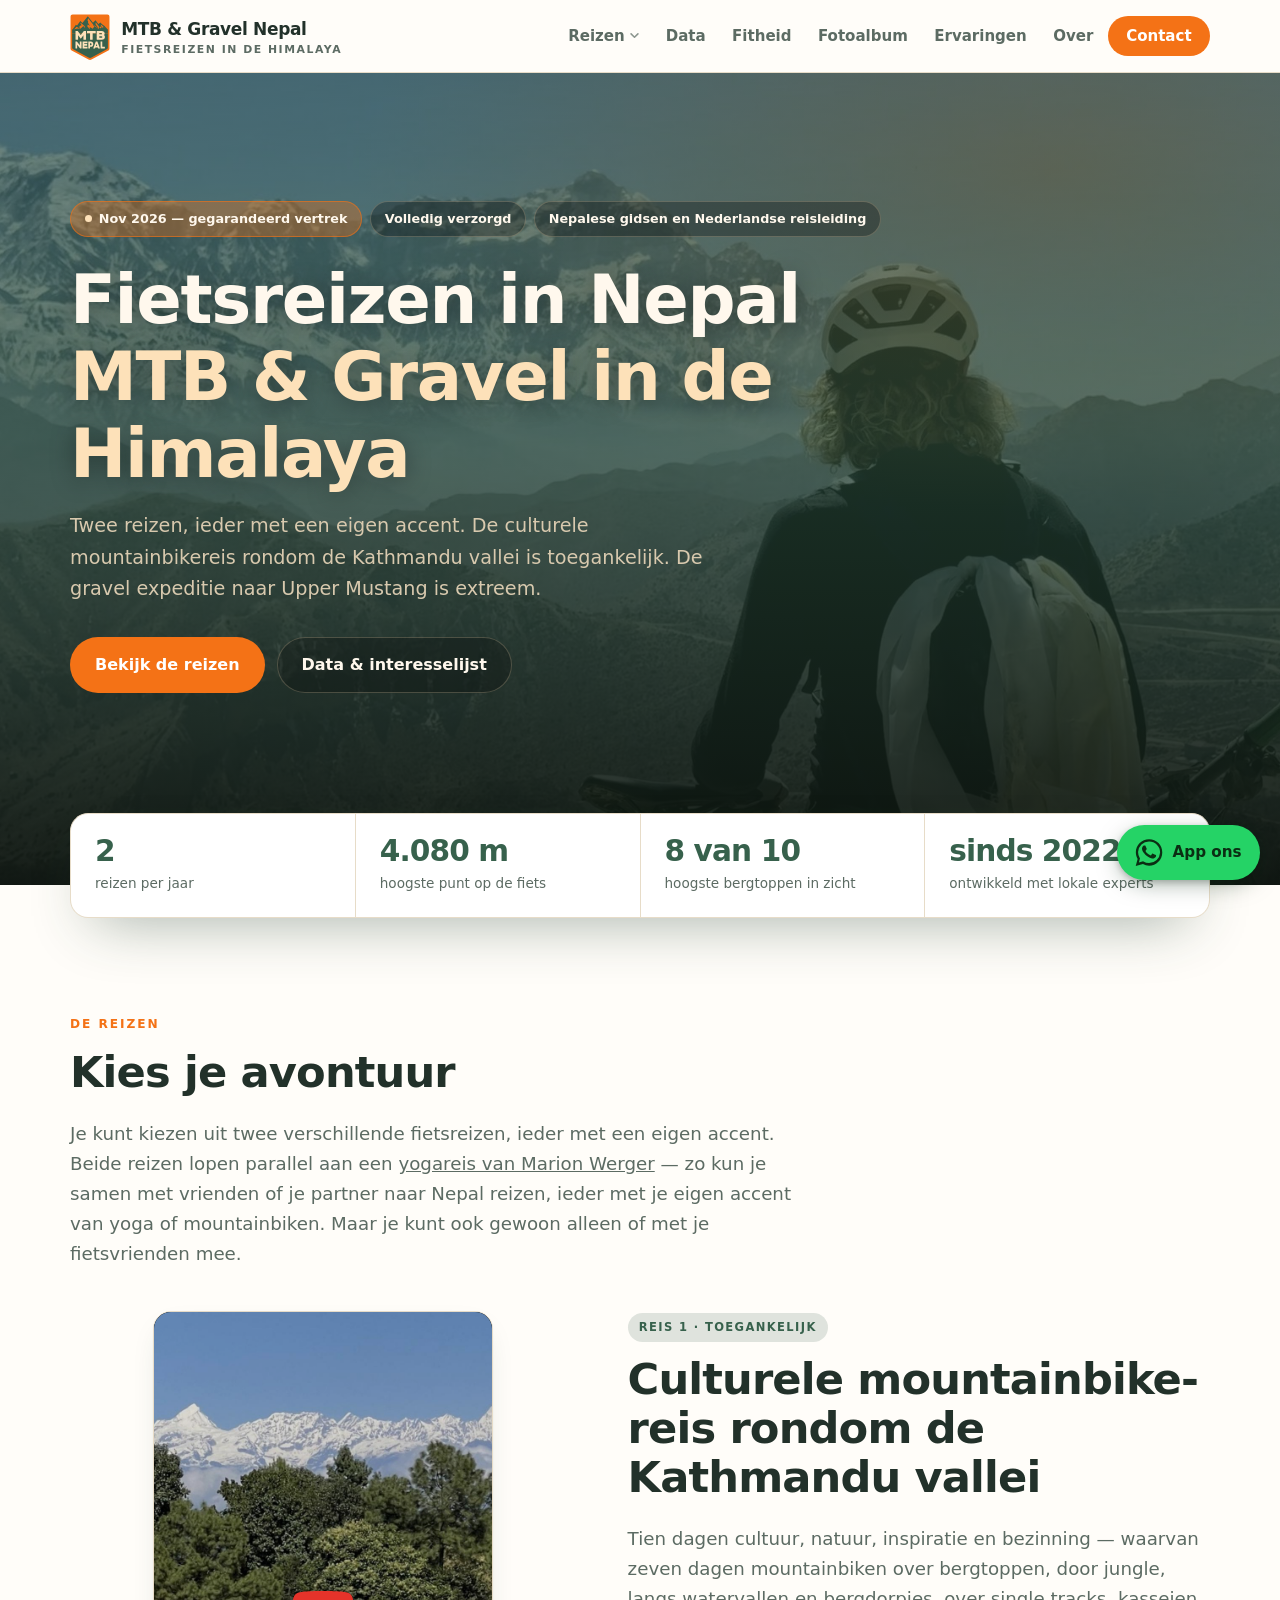
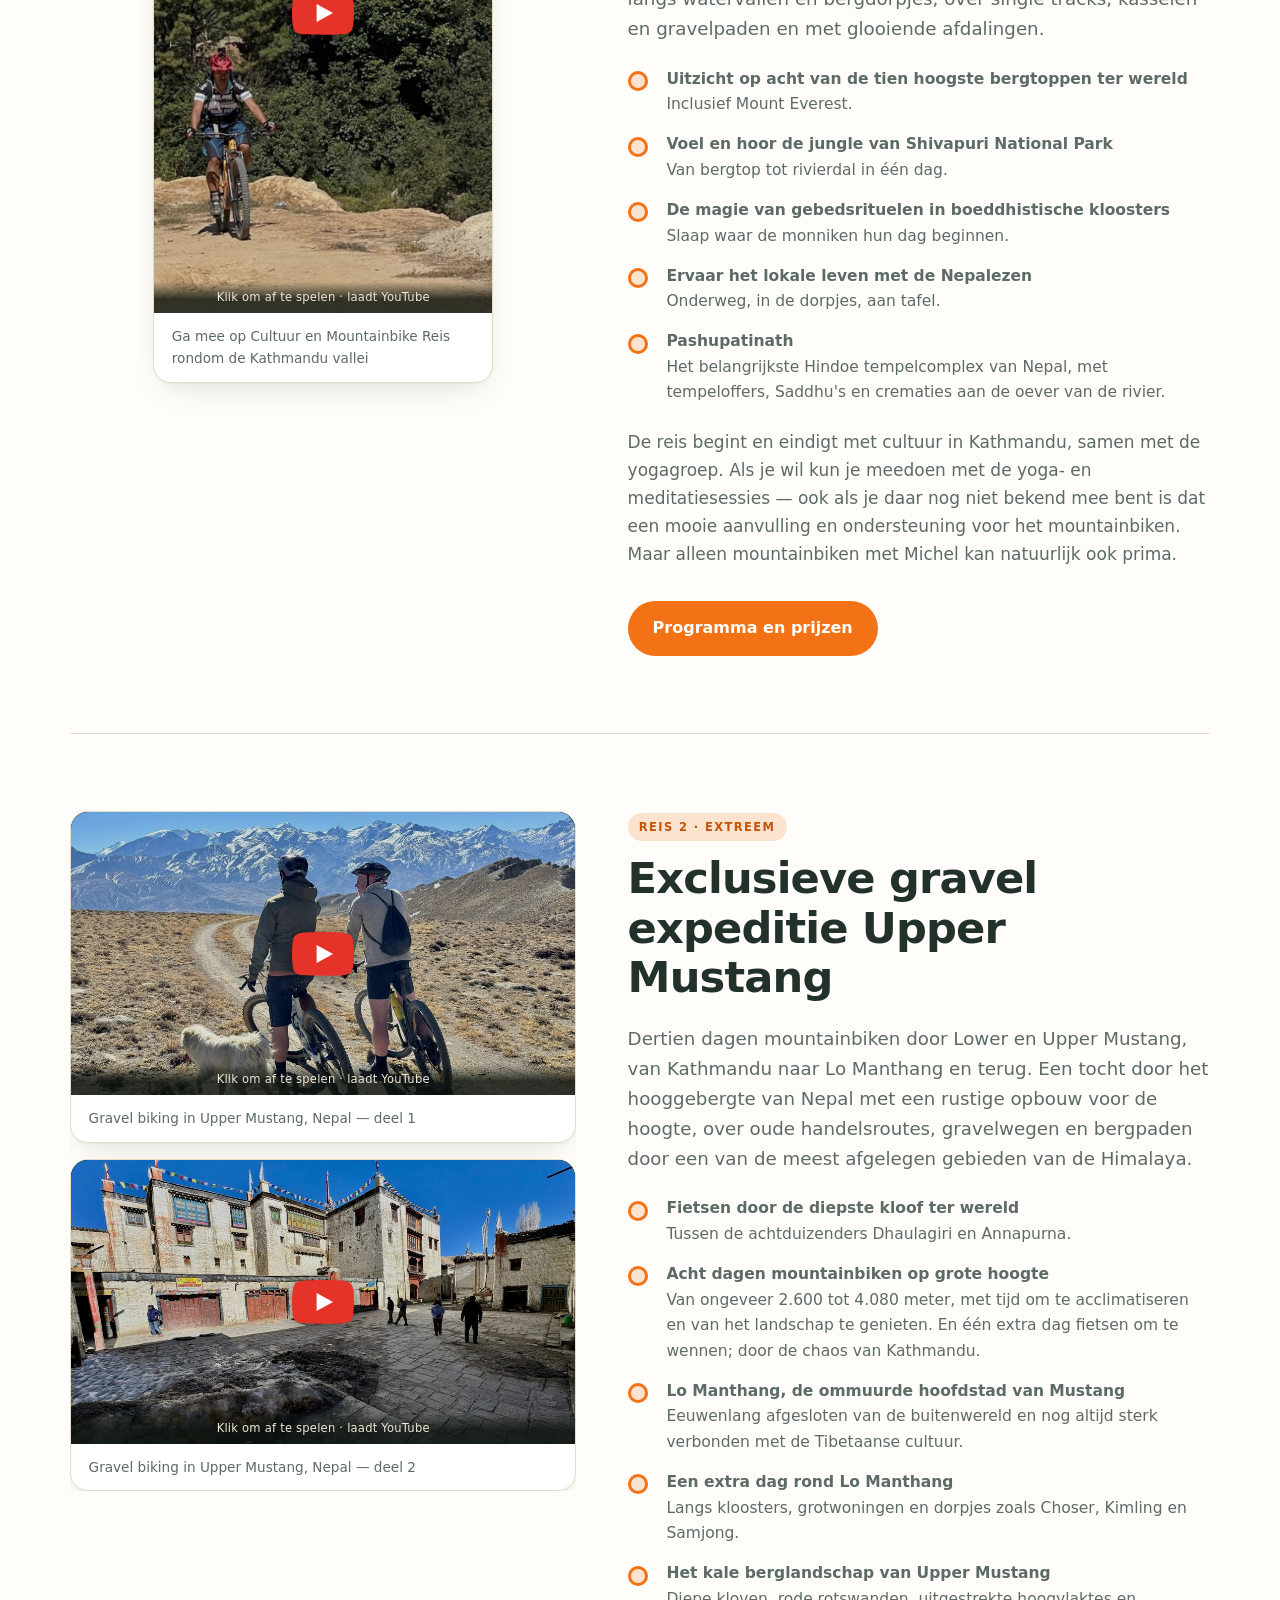
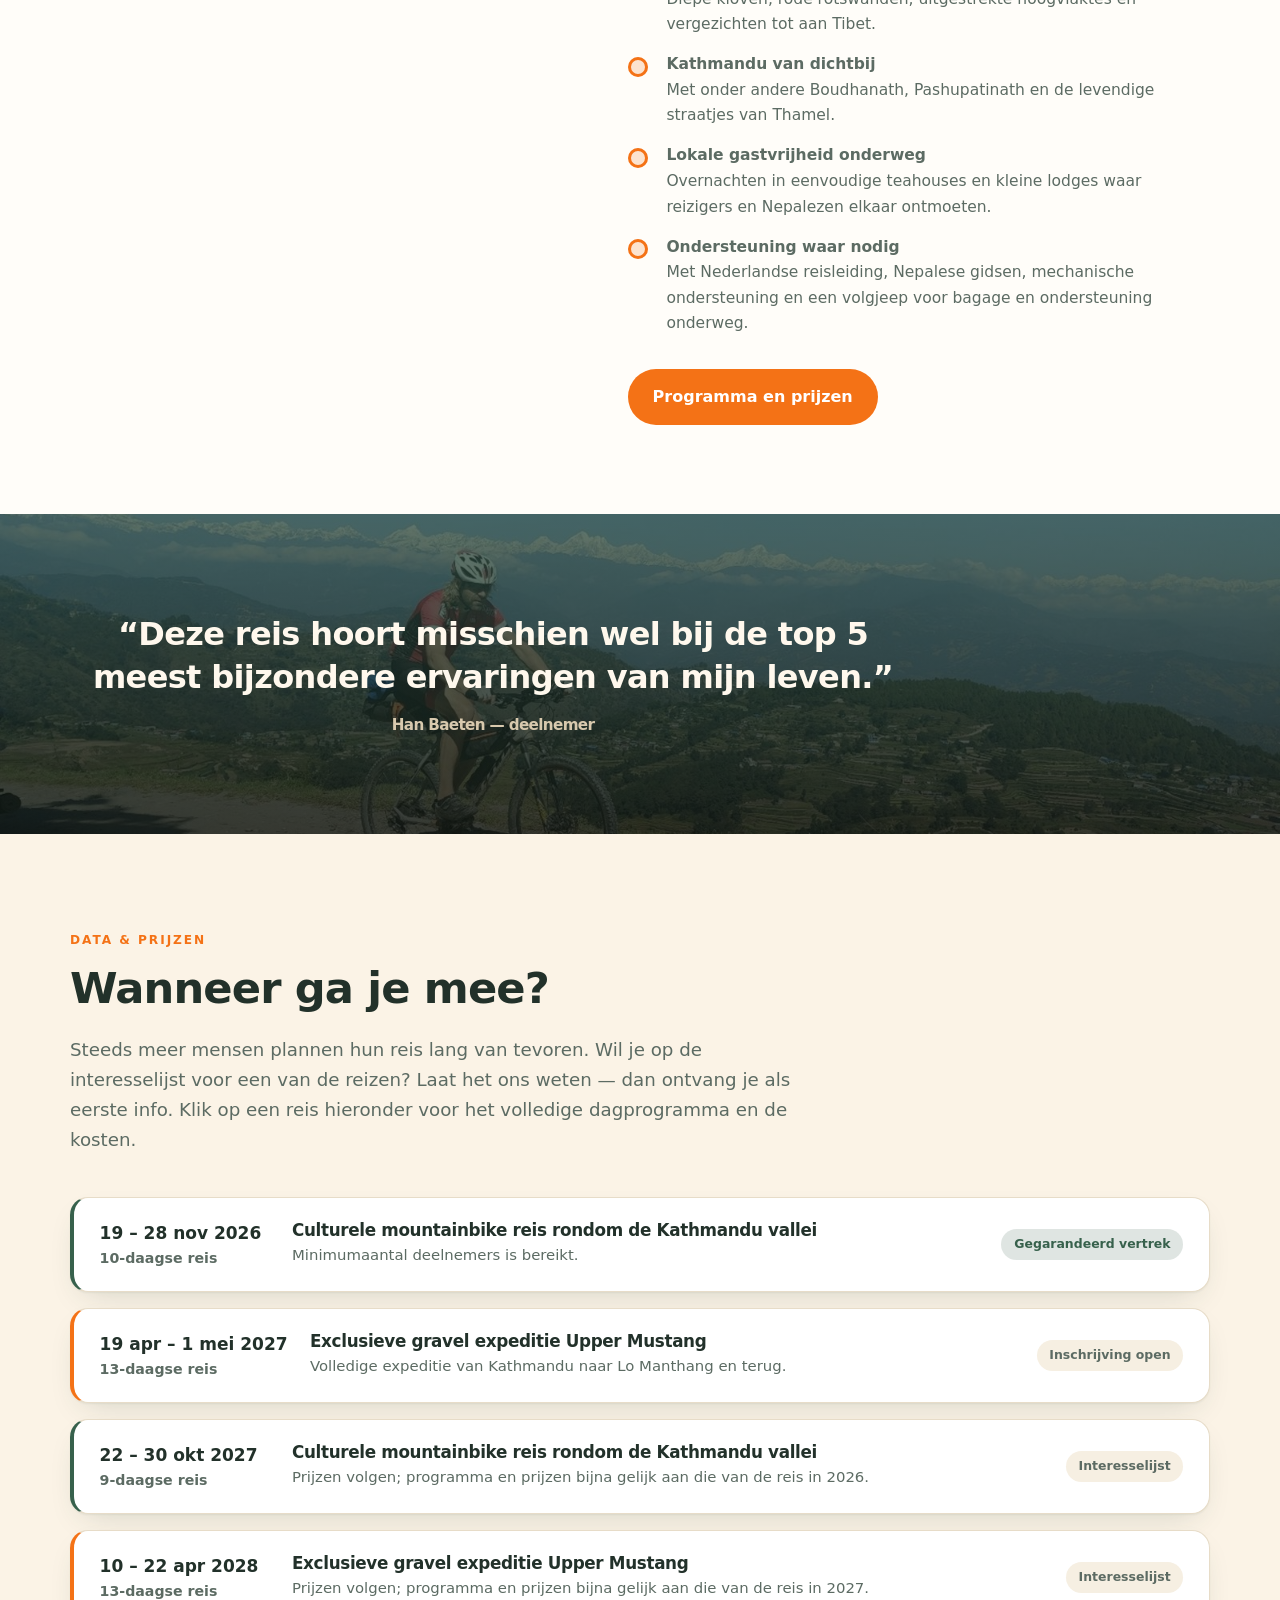
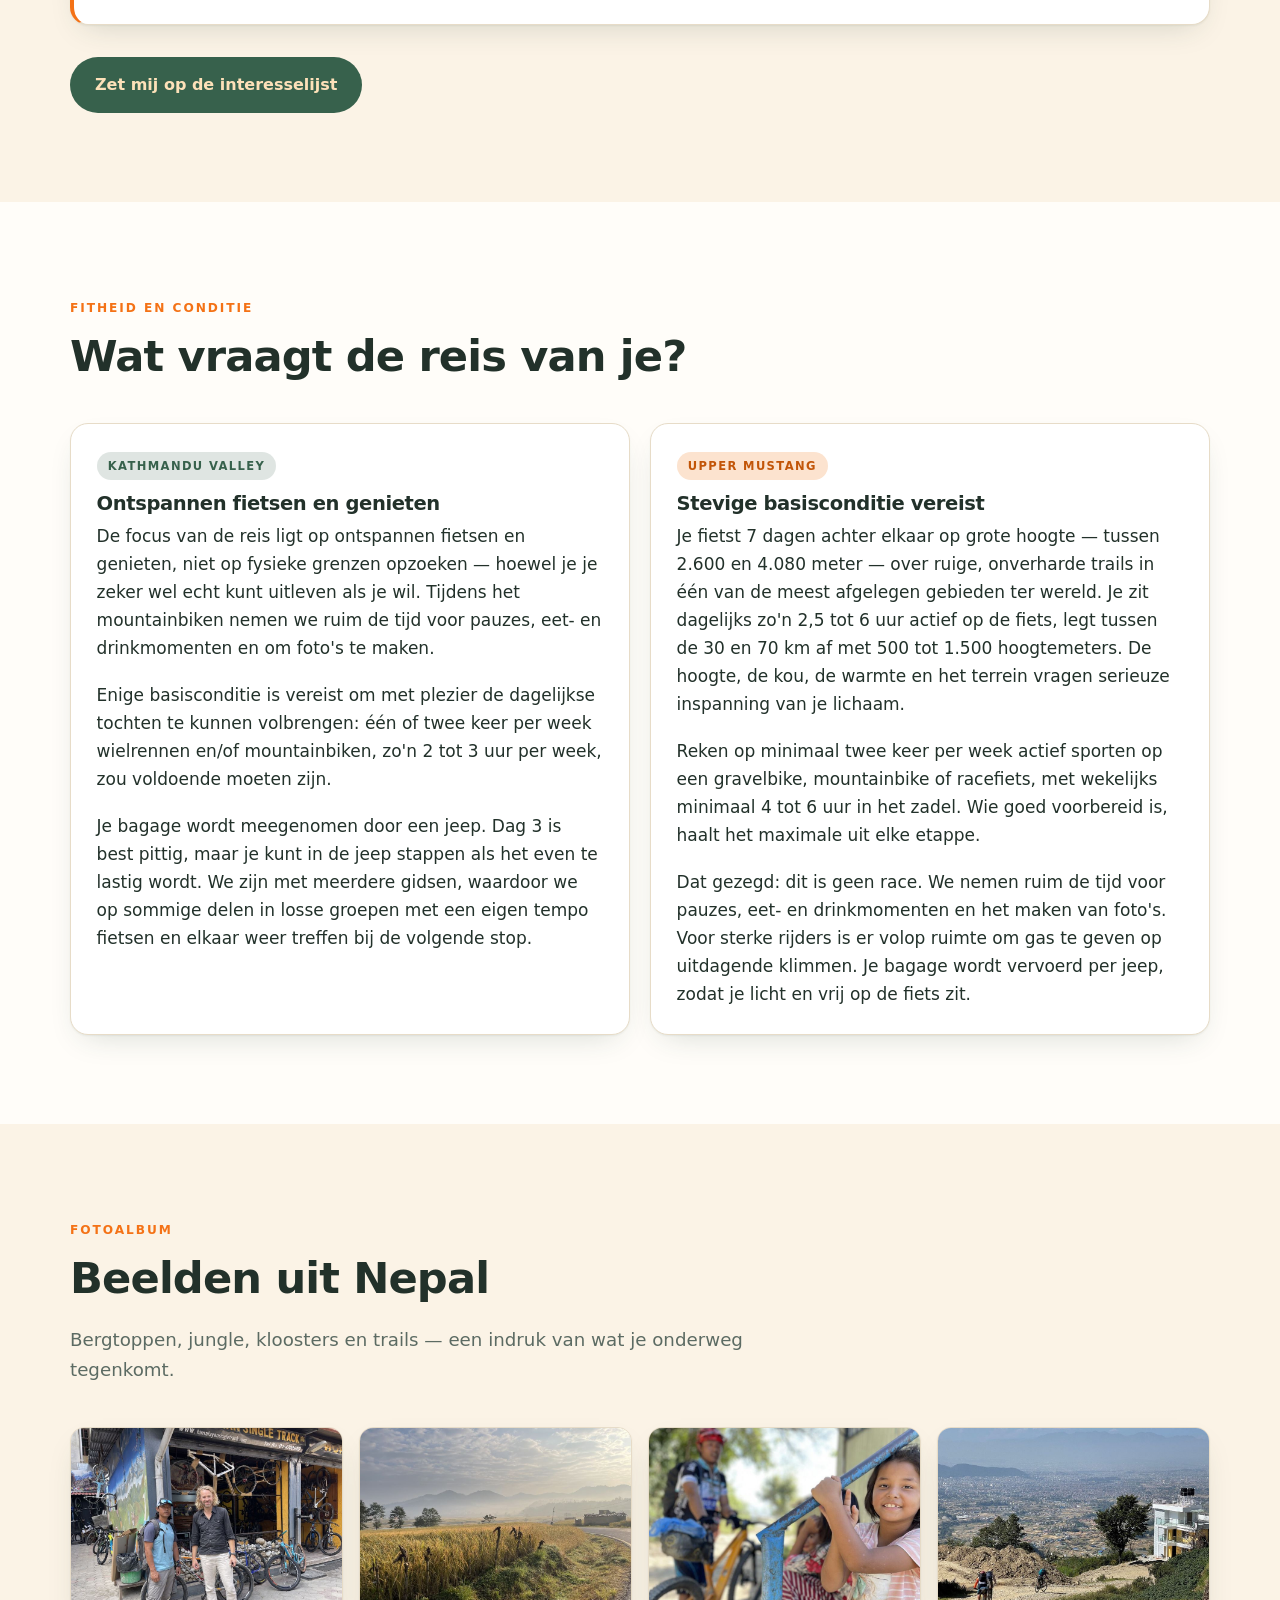
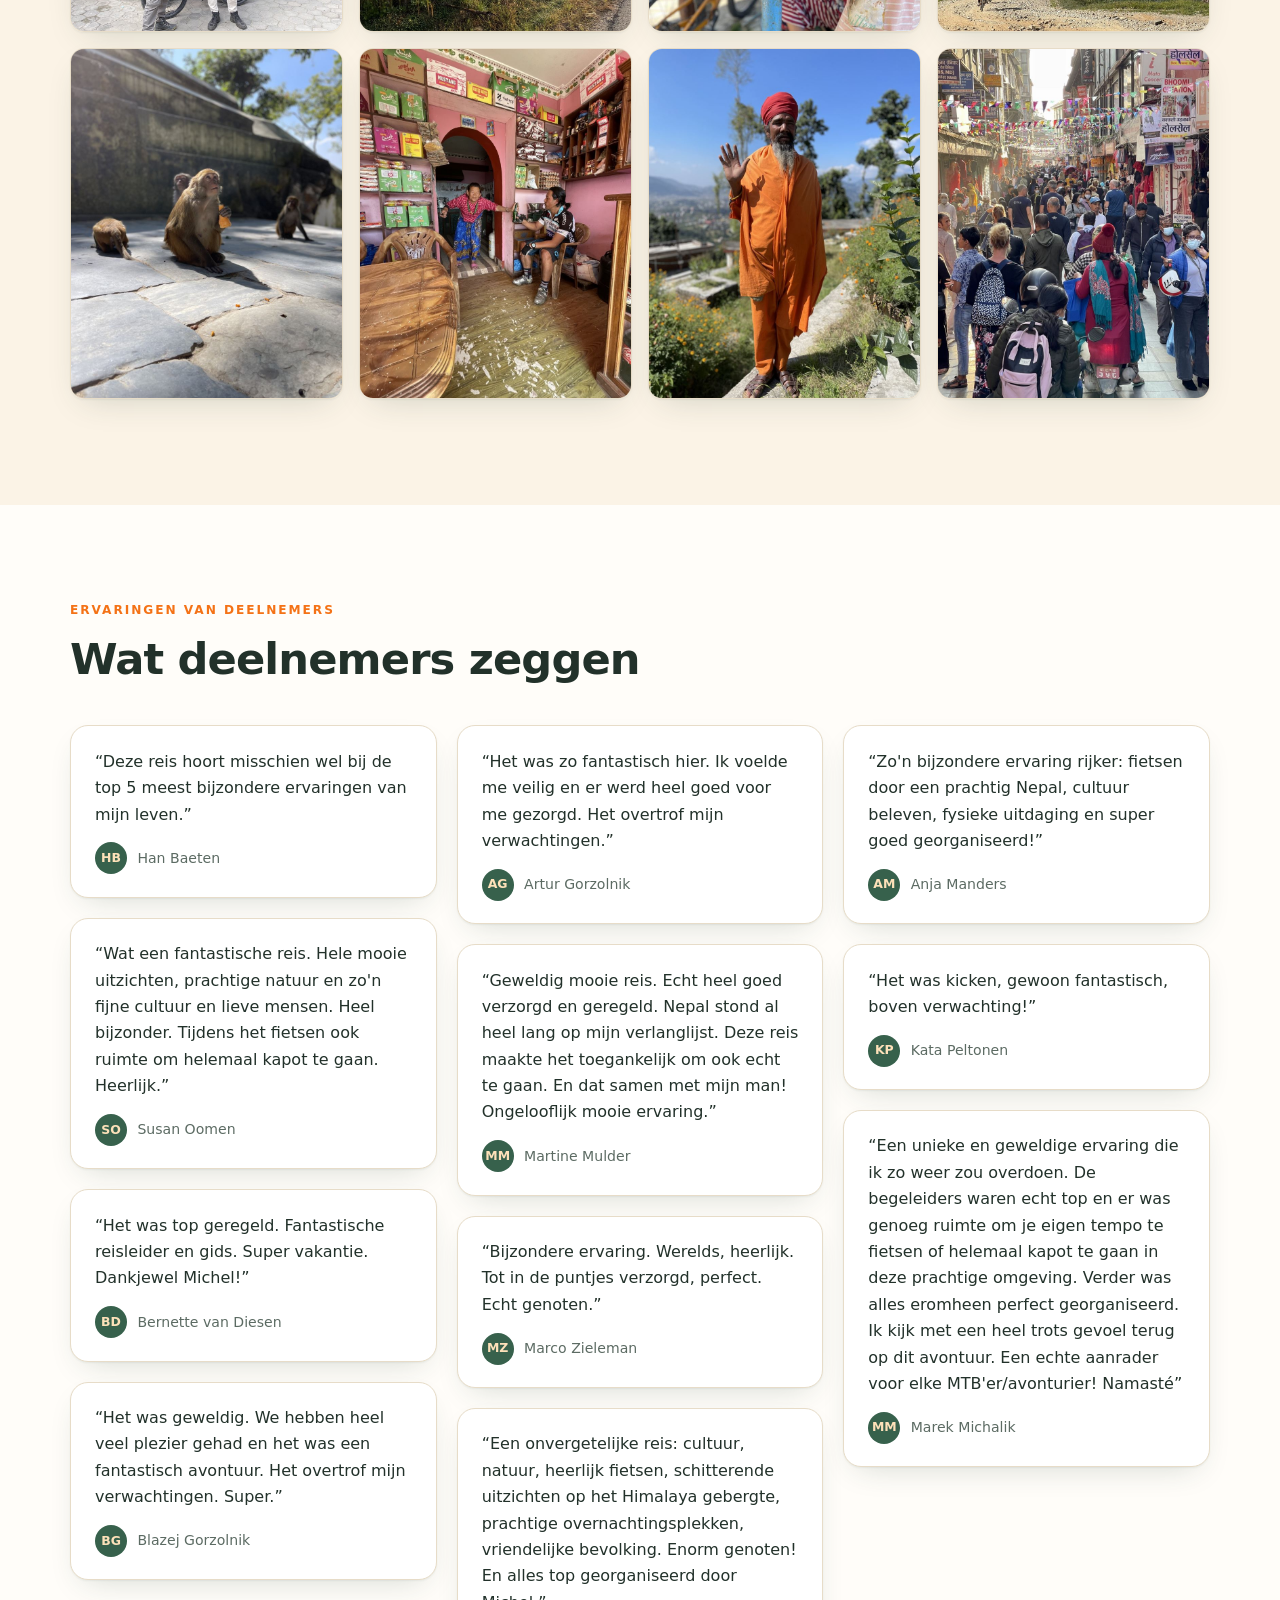
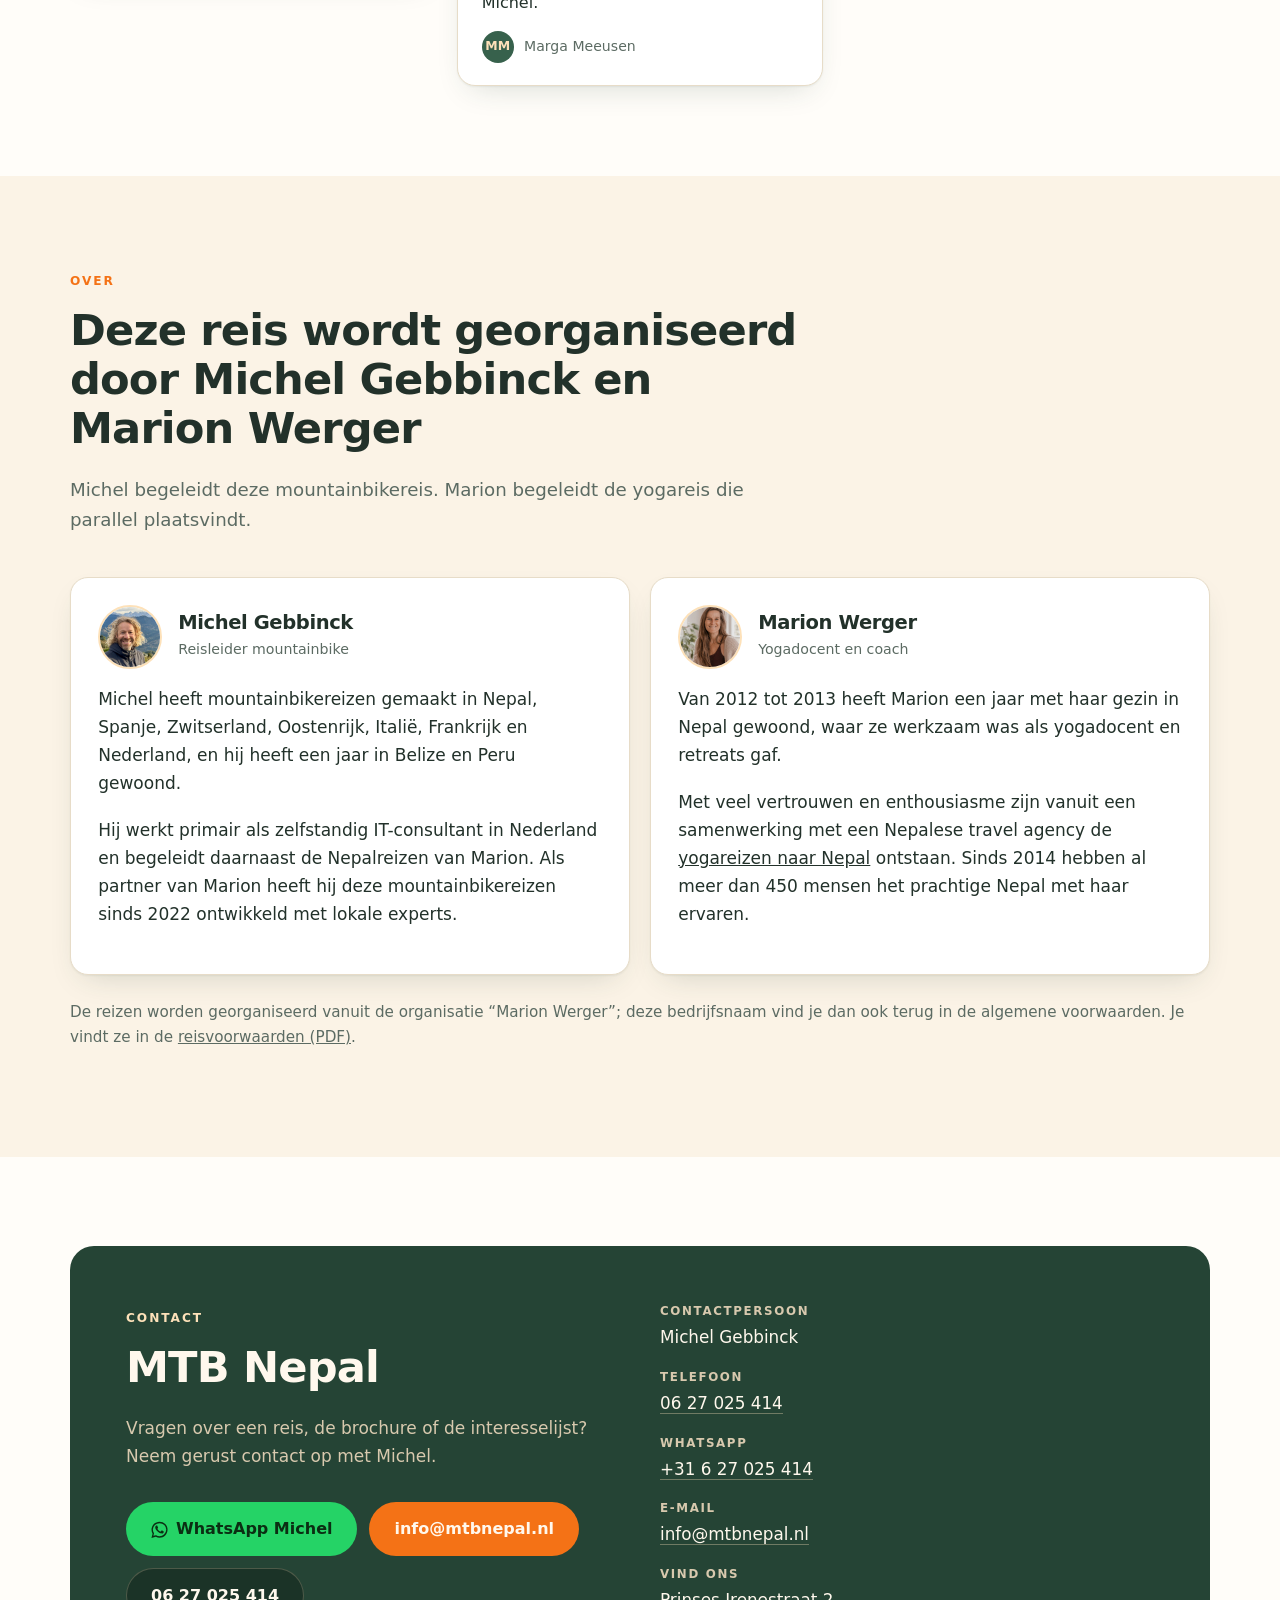
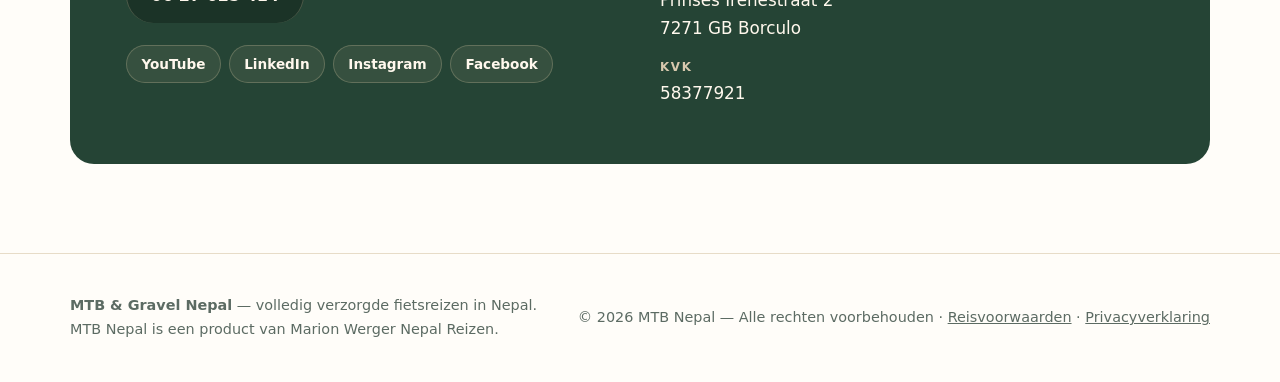
==== commit 2c89ccfe: "Add files via upload" ====
--- a/index.html
+++ b/index.html
@@ -277,16 +277,16 @@
         <div>
           <span class="tag">Reis 2 · extreem</span>
           <h2 style="margin-block-start:.8rem">Exclusieve gravel expeditie Upper Mustang</h2>
-          <p class="lead">13 dagen. Kathmandu naar Lo Manthang en terug — een volledige mountainbike-expeditie door het hooggebergte van Nepal, met een doordachte acclimatisatie-opbouw en een route die je nergens anders ter wereld rijdt.</p>
+          <p class="lead">Dertien dagen mountainbiken door Lower en Upper Mustang, van Kathmandu naar Lo Manthang en terug. Een tocht door het hooggebergte van Nepal met een rustige opbouw voor de hoogte, over oude handelsroutes, gravelwegen en bergpaden door een van de meest afgelegen gebieden van de Himalaya.</p>
           <ul class="checks">
-            <li><span><strong>Legendarische trails in het hart van de Himalaya</strong><span>Fiets door 's werelds diepste kloof, over singletracks en eeuwenoude Tibetaanse handelsroutes die recht op Lo Manthang afstevenen. Ruig, rauw en absoluut adembenemend. Hoewel we op mountainbikes fietsen, is het karakter van de route vergelijkbaar met gravelbiken.</span></span></li>
-            <li><span><strong>8 dagen fietsen op extreme hoogte</strong><span>Je rijdt op 2.600 tot 4.080 meter hoogte, in een grillig woestijn- en bergklimaat, op onverharde trails in een van de meest afgelegen gebieden ter wereld — tot 20 kilometer van de Tibetaanse grens. Dagelijks zo'n 30 tot 70 kilometer met 400 tot 1.500 hoogtemeters en 2,5 tot 6 uur actief op de fiets. Plus 1 dag verkennend fietsen in Kathmandu.</span></span></li>
-            <li><span><strong>Lower &amp; Upper Mustang: de hoogtepunten van Nepal op de fiets</strong><span>Je passeert eeuwenoude bergdorpjes voor je aankomt in Lo Manthang: de ommuurde hoofdstad van het laatste verboden koninkrijk van de Himalaya, waar Tibetaanse cultuur, mystiek en rauwe berglandschappen onaangetast zijn gebleven.</span></span></li>
-            <li><span><strong>Twee dagen in het hart van het Verboden Koninkrijk</strong><span>Een exclusieve kora-rit rondom Lo Manthang langs eeuwenoude kloosters, de mysterieuze Choser-grotten en verborgen dorpen zoals Kimling en Samjong, waar tijd en cultuur stil lijken te hebben gestaan.</span></span></li>
-            <li><span><strong>Slim opgebouwd: bike én jeepsupport</strong><span>Strategische transfers per 4WD zodat je energie bewaart voor de etappes die er toe doen. Voor de sterke rijder: maximale trailkilometers. Voor iedereen: een volgjeep als vangnet op hoogte.</span></span></li>
-            <li><span><strong>Cultuur die je raakt</strong><span>Kloosters vol eeuwenoude fresco's, de Chungshi-grotten van Syangboche, de openbare crematies van Pashupatinath en de boeddhistische monniken bij Azië's grootste stupa in Boudhanath. Dit is niet zomaar een biketocht — dit is een expeditie door een levende beschaving.</span></span></li>
-            <li><span><strong>Verblijf dat past bij de tocht</strong><span>Van het legendarische Kathmandu Guest House, de vulkanische hotsprings van Tatopani en het comfortabele Pokhara Village Resort tot eenvoudige, authentieke teahouses diep in de Mustang. Je slaapt waar de legends en de locals slapen. Dat is de bedoeling.</span></span></li>
-            <li><span><strong>Lokale expertise op alle fronten</strong><span>Ervaren Nepalese gidsen die elk pad kennen, mechanische ondersteuning onderweg en Michel Gebbinck als reisleider. Jij rijdt. Wij regelen de rest.</span></span></li>
+            <li><span><strong>Fietsen door de diepste kloof ter wereld</strong><span>Tussen de achtduizenders Dhaulagiri en Annapurna.</span></span></li>
+            <li><span><strong>Acht dagen mountainbiken op grote hoogte</strong><span>Van ongeveer 2.600 tot 4.080 meter, met tijd om te acclimatiseren en van het landschap te genieten. En één extra dag fietsen om te wennen; door de chaos van Kathmandu.</span></span></li>
+            <li><span><strong>Lo Manthang, de ommuurde hoofdstad van Mustang</strong><span>Eeuwenlang afgesloten van de buitenwereld en nog altijd sterk verbonden met de Tibetaanse cultuur.</span></span></li>
+            <li><span><strong>Een extra dag rond Lo Manthang</strong><span>Langs kloosters, grotwoningen en dorpjes zoals Choser, Kimling en Samjong.</span></span></li>
+            <li><span><strong>Het kale berglandschap van Upper Mustang</strong><span>Diepe kloven, rode rotswanden, uitgestrekte hoogvlaktes en vergezichten tot aan Tibet.</span></span></li>
+            <li><span><strong>Kathmandu van dichtbij</strong><span>Met onder andere Boudhanath, Pashupatinath en de levendige straatjes van Thamel.</span></span></li>
+            <li><span><strong>Lokale gastvrijheid onderweg</strong><span>Overnachten in eenvoudige teahouses en kleine lodges waar reizigers en Nepalezen elkaar ontmoeten.</span></span></li>
+            <li><span><strong>Ondersteuning waar nodig</strong><span>Met Nederlandse reisleiding, Nepalese gidsen, mechanische ondersteuning en een volgjeep voor bagage en ondersteuning onderweg.</span></span></li>
           </ul>
           <div class="btn-row"><a class="btn btn--primary" href="upper-mustang.html">Programma en prijzen</a></div>
         </div>
--- a/style.css
+++ b/style.css
@@ -173,7 +173,10 @@
 .frame::before{content:"";display:block;padding-block-end:56.25%}
 .frame--tall::before{padding-block-end:177.78%}
 .trip__media--short figure{max-inline-size:340px;margin-inline:auto}
-.trip__media--stack{position:static}
+/* Reis 2 heeft twee video's; die scrollen mee zolang ze samen op het
+   scherm passen. Past het niet, dan scrollen ze gewoon met de tekst mee. */
+.trip__media--stack{max-block-size:calc(100vh - 7rem);overflow:auto;scrollbar-width:none}
+.trip__media--stack::-webkit-scrollbar{display:none}
 .frame iframe{position:absolute;inset:0;inline-size:100%;block-size:100%;border:0}
 .tag{display:inline-block;font-size:.72rem;font-weight:700;letter-spacing:.12em;text-transform:uppercase;padding:.3rem .7rem;border-radius:999px;background:var(--brand-soft);color:var(--brand-deep)}
 .tag--calm{background:color-mix(in srgb,var(--green) 16%,transparent);color:var(--green)}
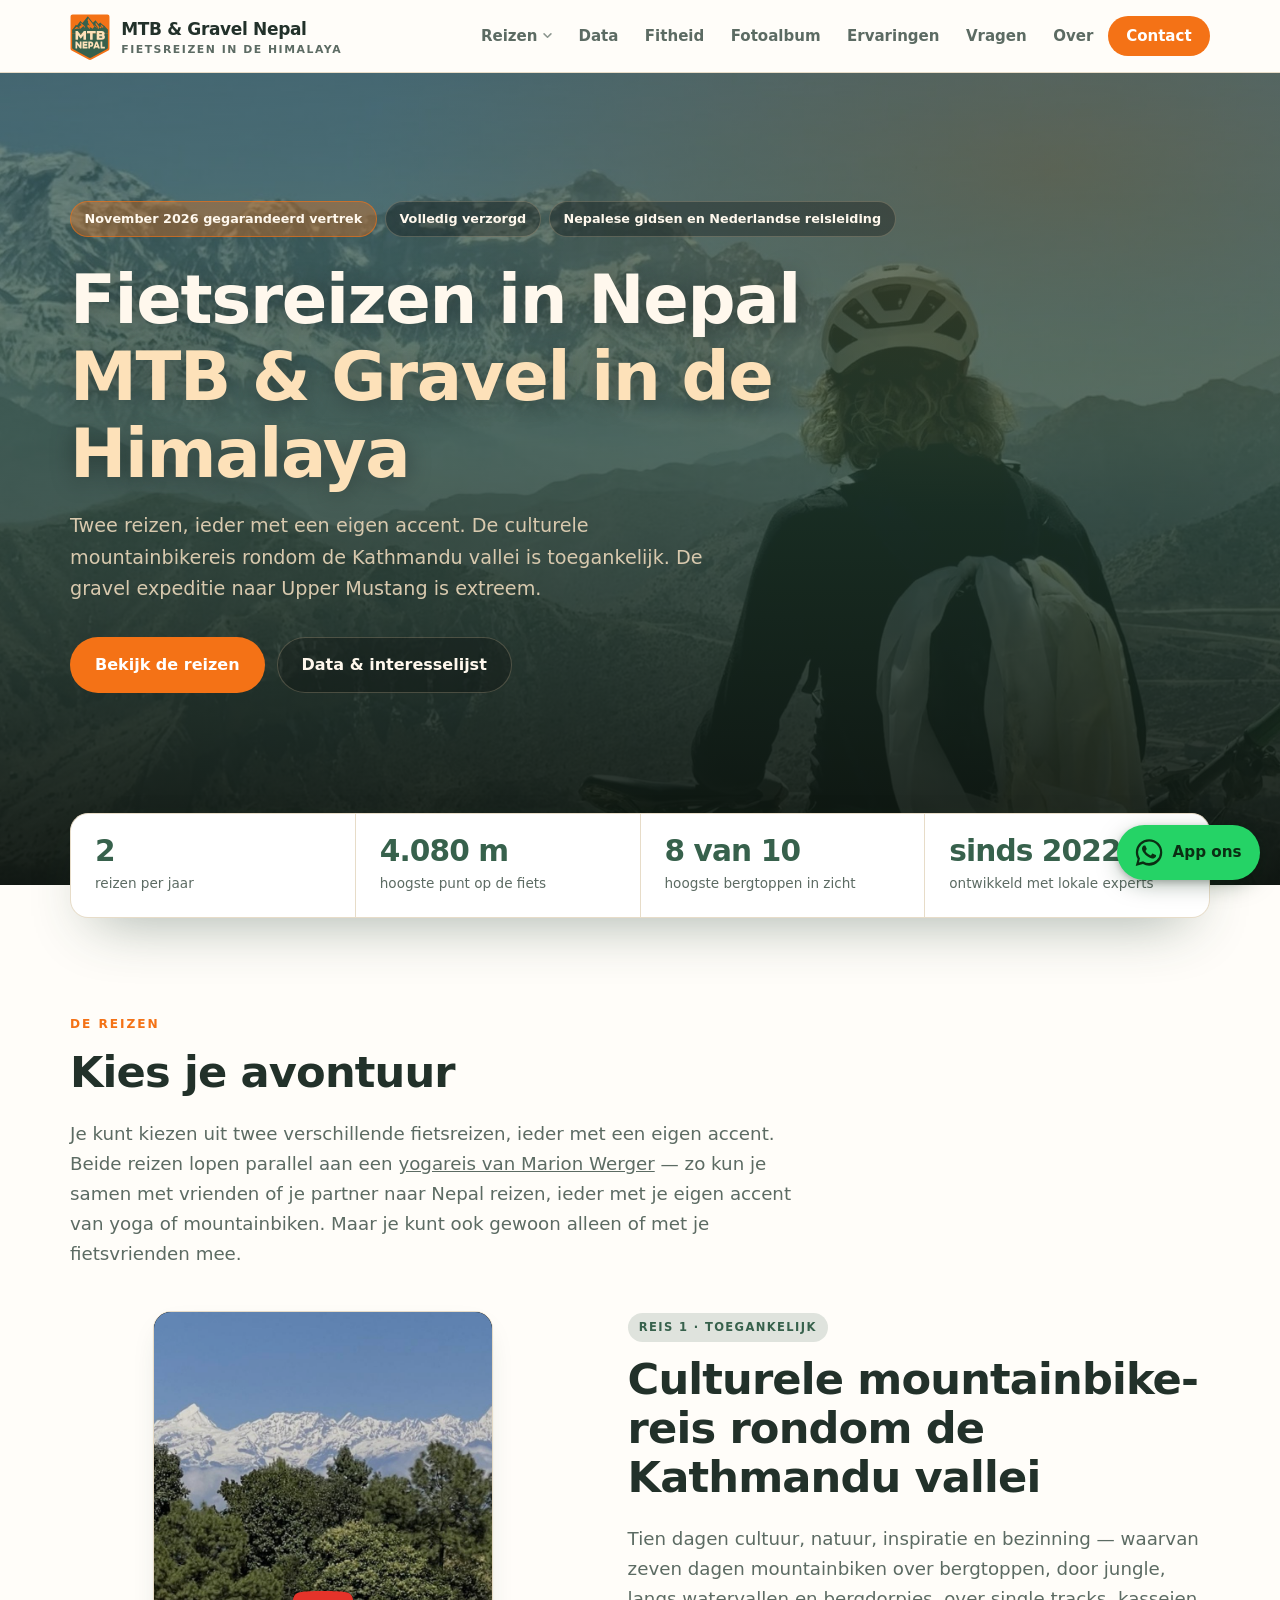
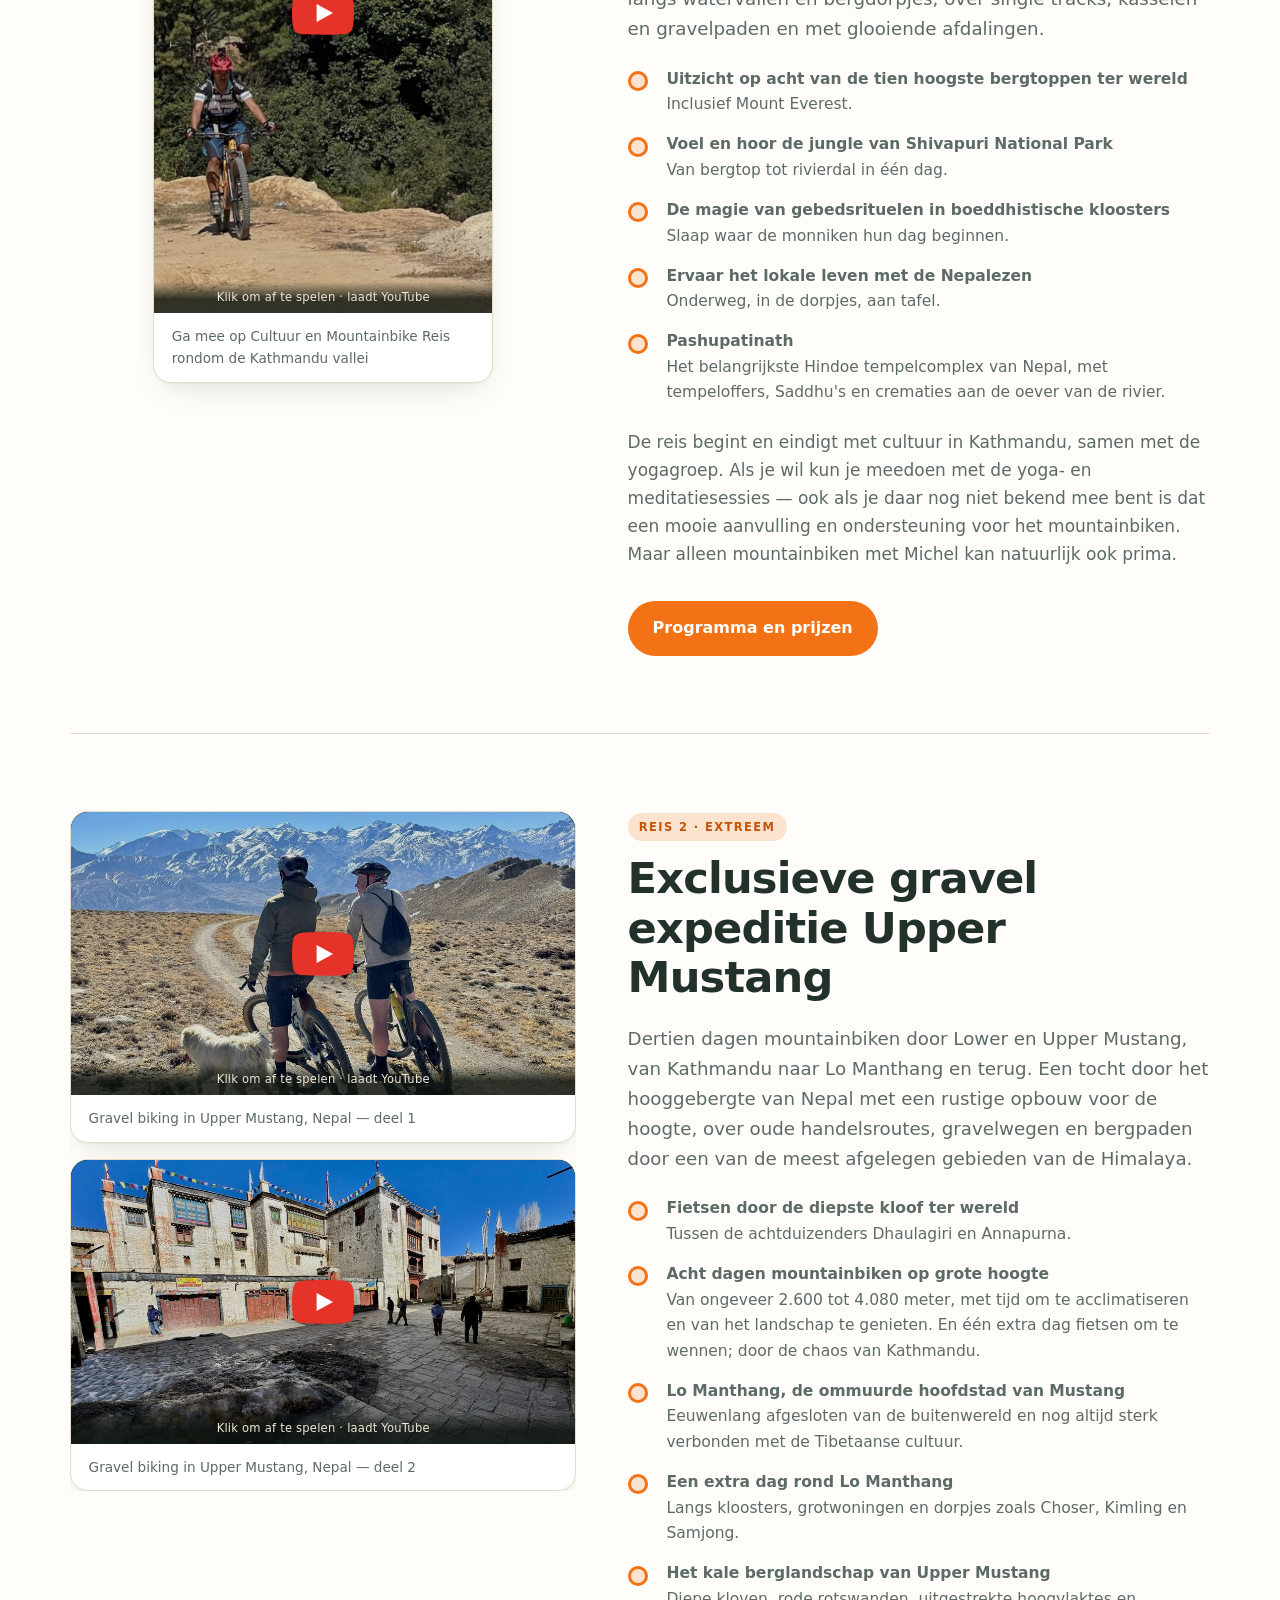
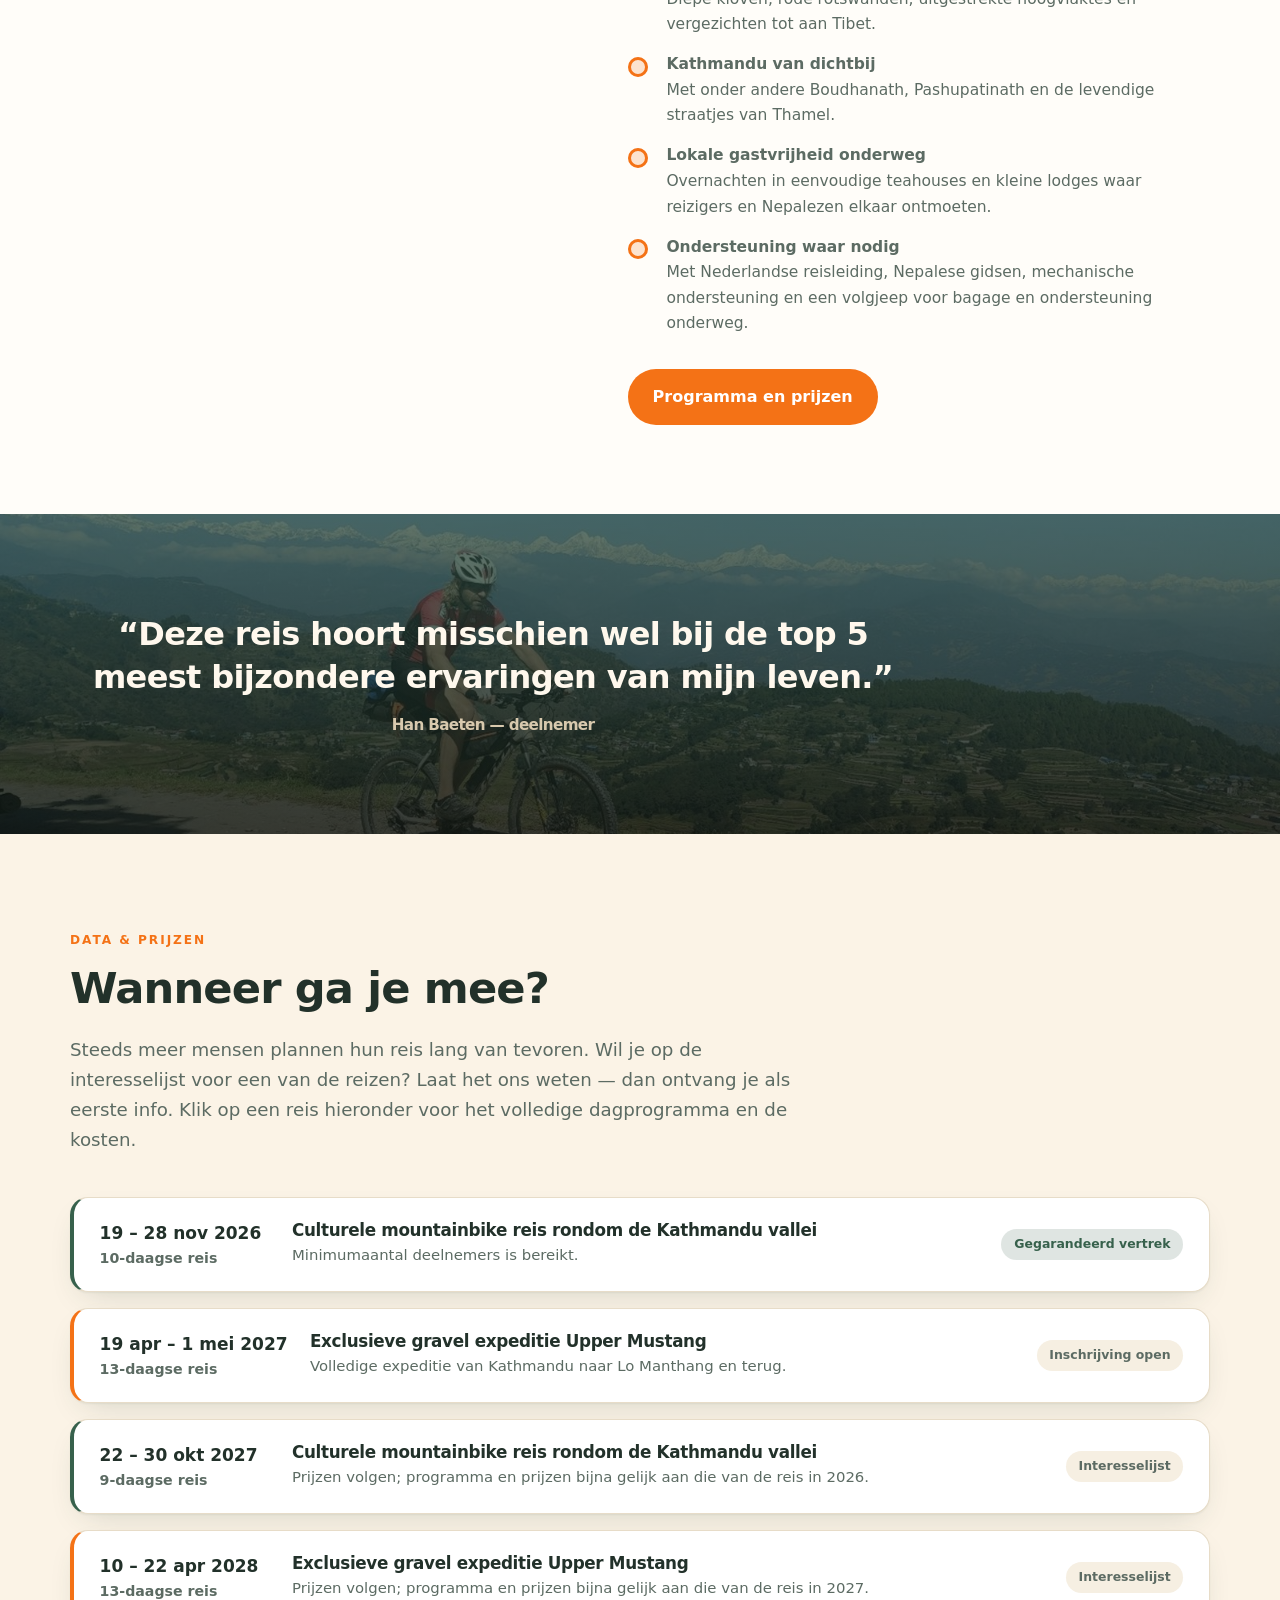
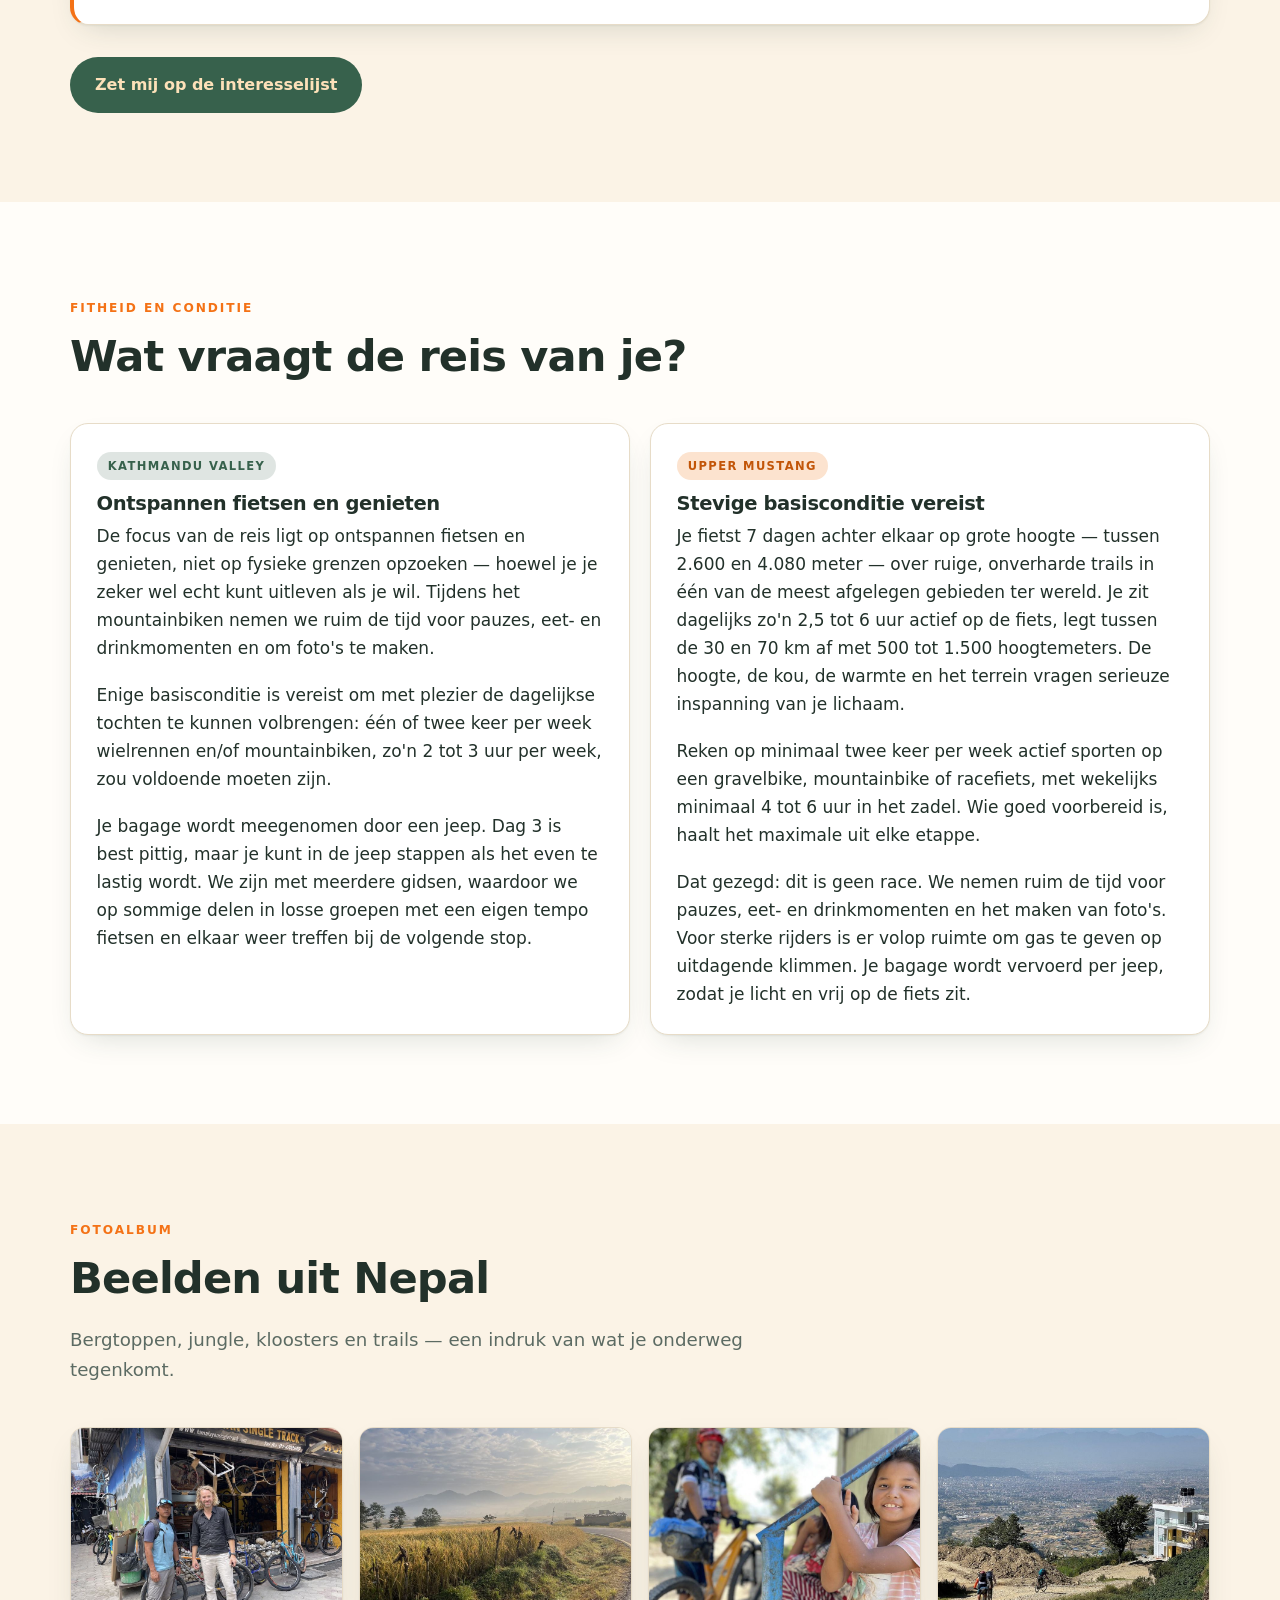
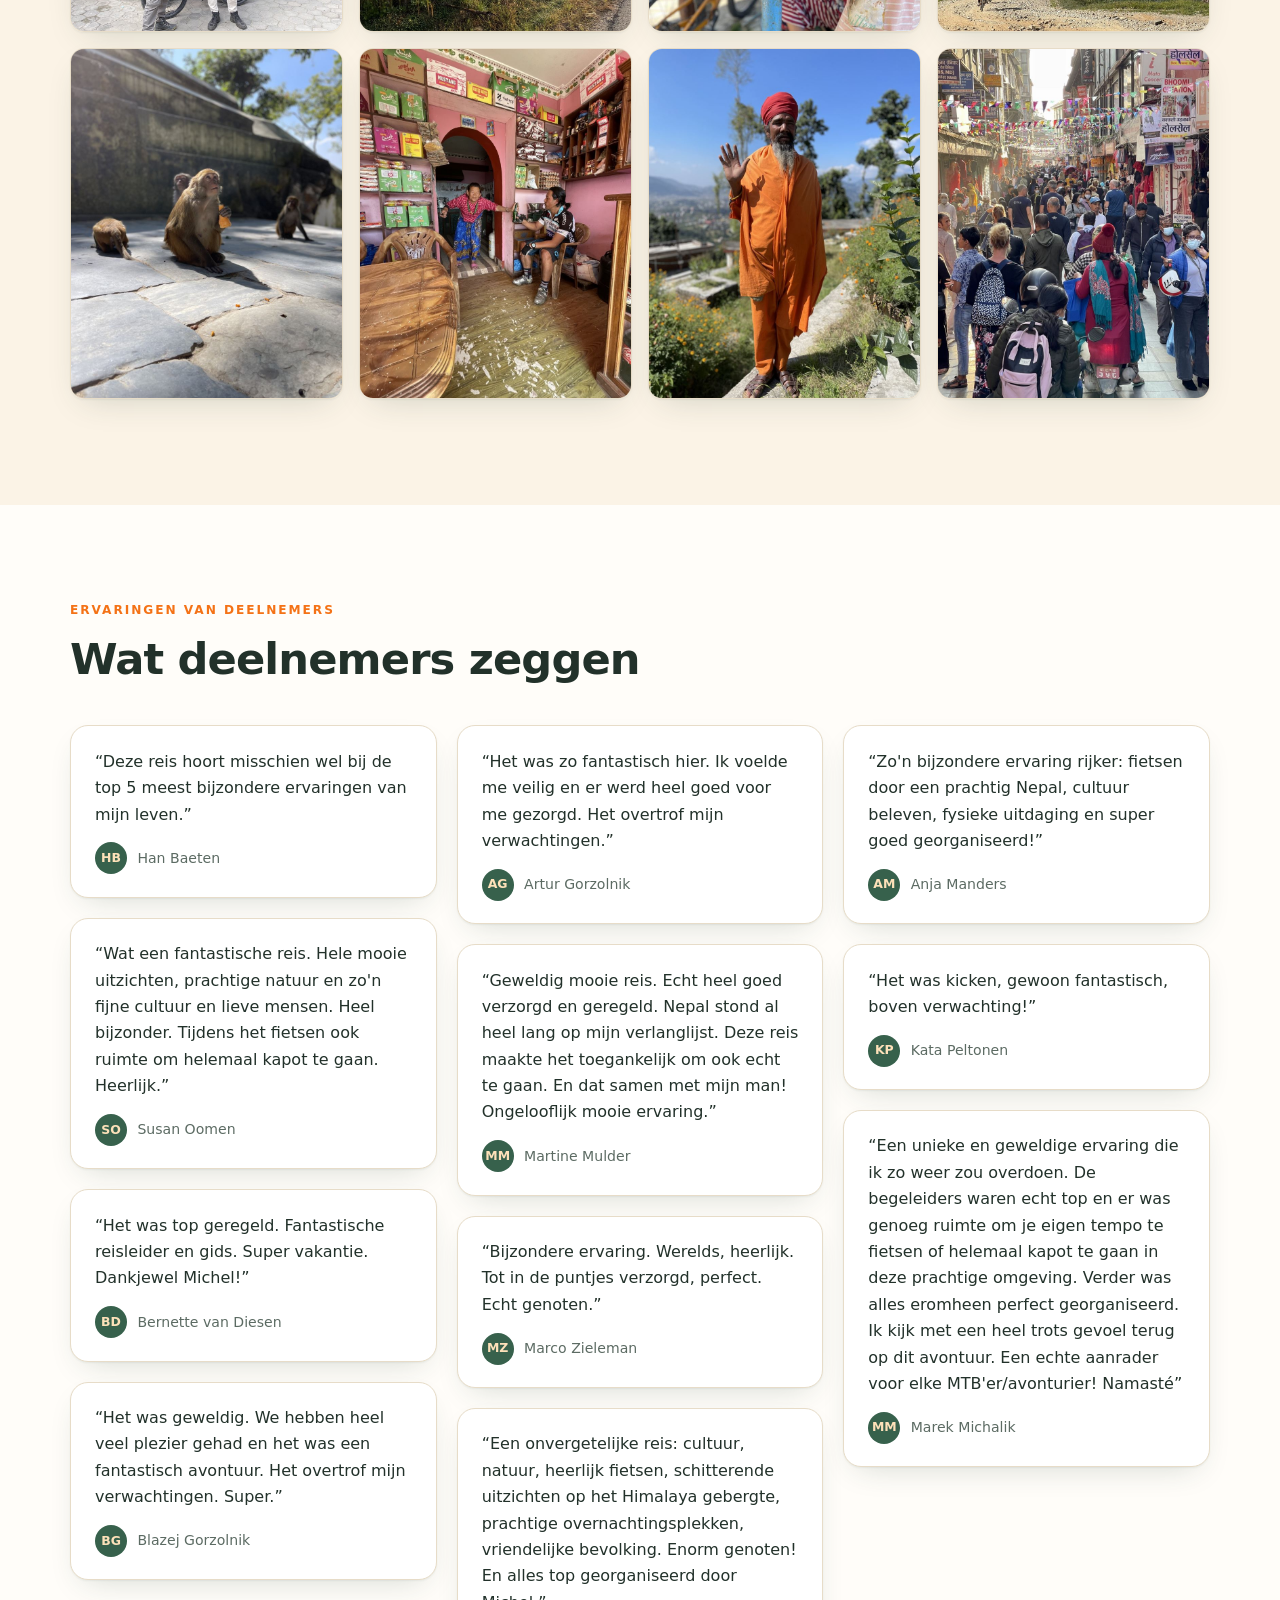
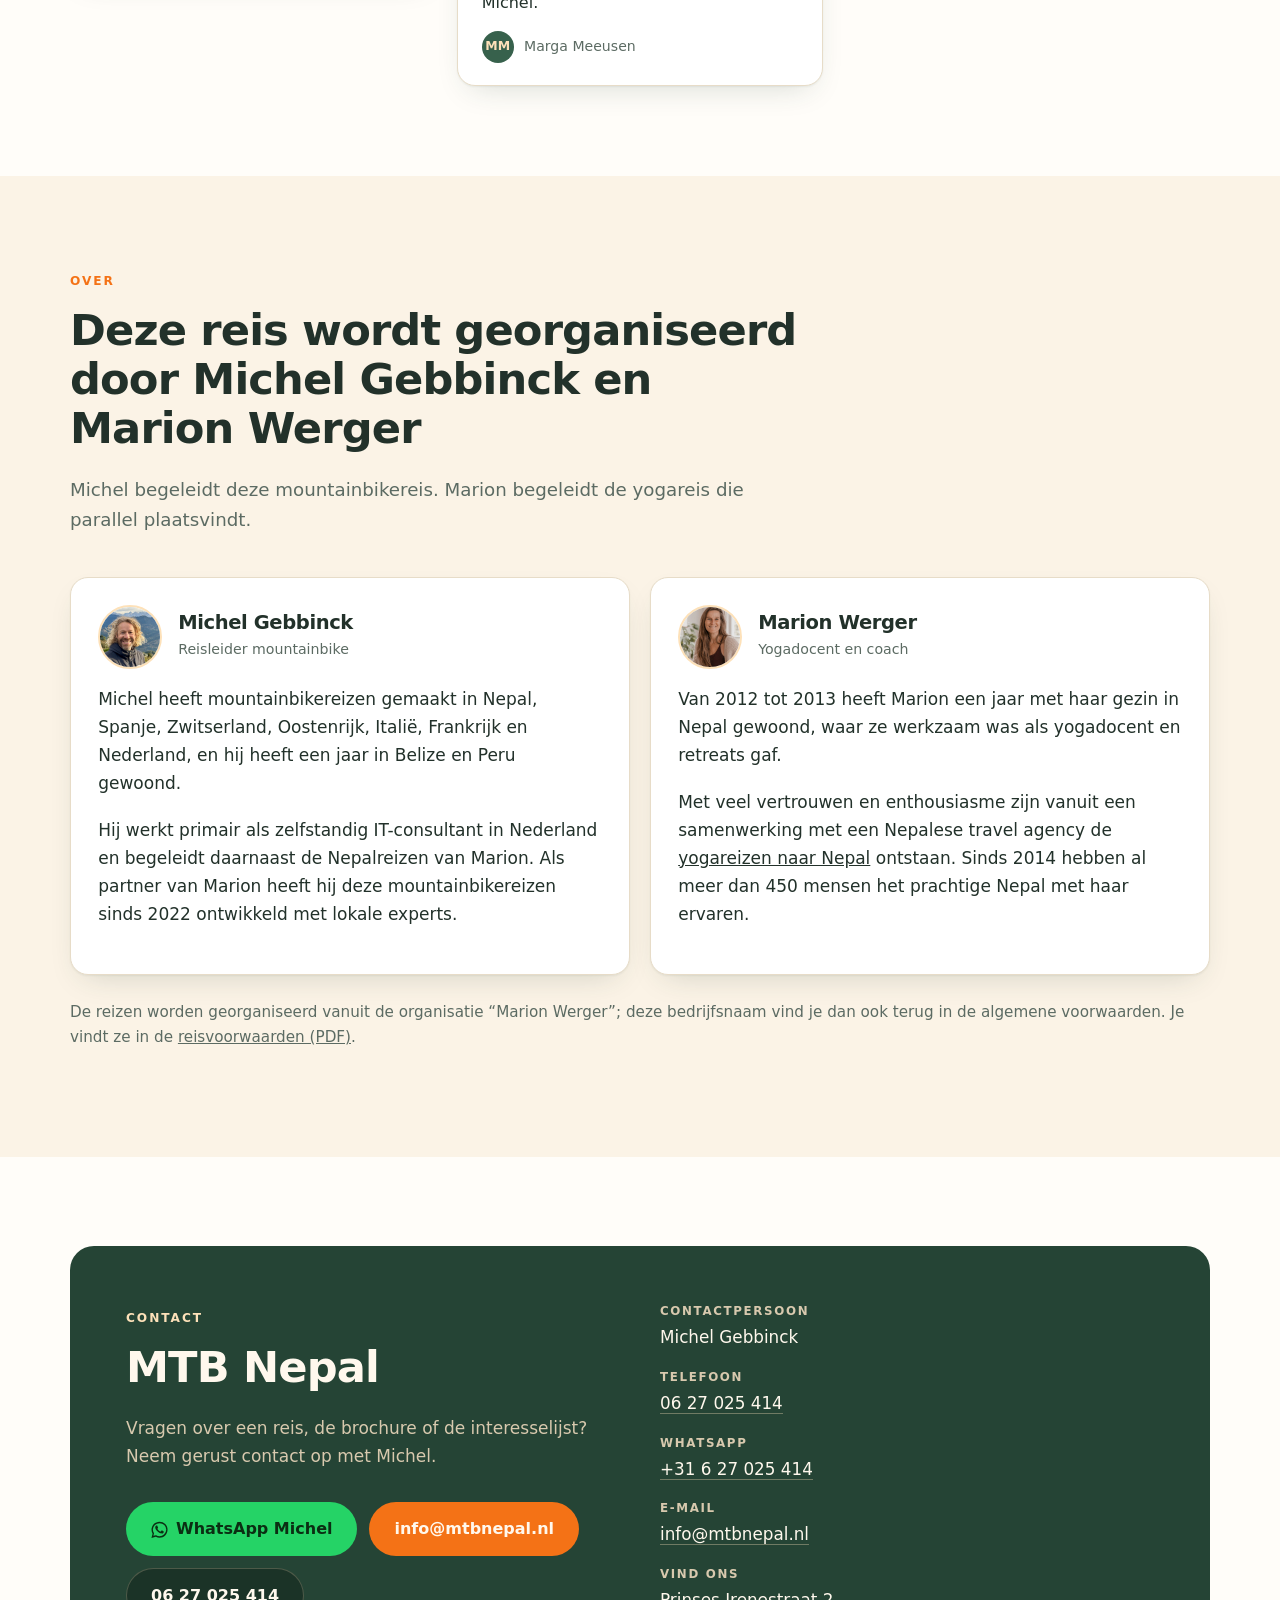
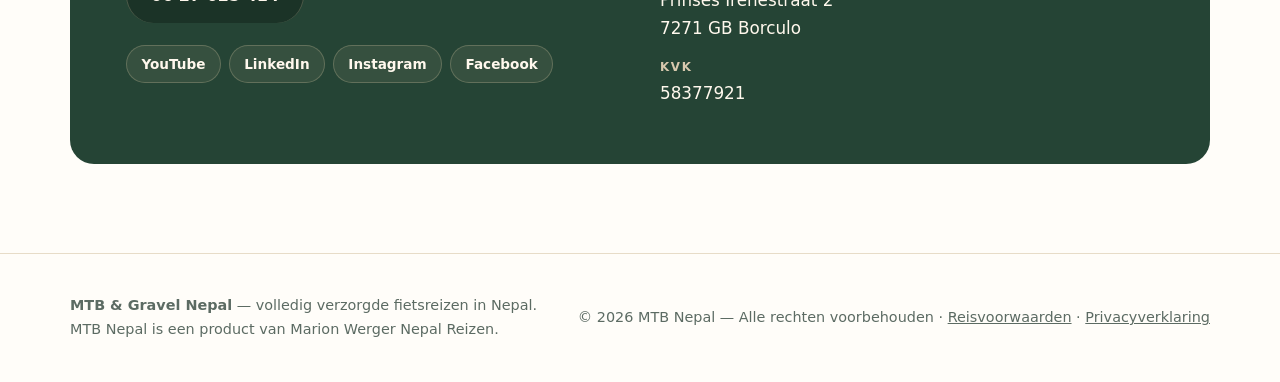
==== commit f72f1929: "Add files via upload" ====
--- a/index.html
+++ b/index.html
@@ -6,22 +6,22 @@
 <meta name="color-scheme" content="light dark">
 <title>Fietsreizen in Nepal — MTB &amp; Gravel Nepal</title>
 <meta name="description" content="Volledig verzorgde mountainbike- en gravelreizen in Nepal. Culturele MTB-reis rondom de Kathmandu vallei en de exclusieve gravel expeditie naar Upper Mustang.">
-<link rel="canonical" href="https://www.mtbnepal.nl/">
+<link rel="canonical" href="https://mtbnepal.nl/">
 
 <meta property="og:site_name" content="MTB &amp; Gravel Nepal">
 <meta property="og:title" content="Fietsreizen in Nepal — MTB &amp; Gravel Nepal">
 <meta property="og:description" content="Volledig verzorgde mountainbike- en gravelreizen in Nepal. Culturele MTB-reis rondom de Kathmandu vallei en de exclusieve gravel expeditie naar Upper Mustang.">
 <meta property="og:type" content="website">
 <meta property="og:locale" content="nl_NL">
-<meta property="og:url" content="https://www.mtbnepal.nl/">
-<meta property="og:image" content="https://www.mtbnepal.nl/share-home.jpg">
+<meta property="og:url" content="https://mtbnepal.nl/">
+<meta property="og:image" content="https://mtbnepal.nl/share-home.jpg">
 <meta property="og:image:width" content="1200">
 <meta property="og:image:height" content="630">
 <meta property="og:image:alt" content="MTB &amp;amp; Gravel Nepal — fietsreizen in de Himalaya">
 <meta name="twitter:card" content="summary_large_image">
 <meta name="twitter:title" content="Fietsreizen in Nepal — MTB &amp; Gravel Nepal">
 <meta name="twitter:description" content="Volledig verzorgde mountainbike- en gravelreizen in Nepal. Culturele MTB-reis rondom de Kathmandu vallei en de exclusieve gravel expeditie naar Upper Mustang.">
-<meta name="twitter:image" content="https://www.mtbnepal.nl/share-home.jpg">
+<meta name="twitter:image" content="https://mtbnepal.nl/share-home.jpg">
 <link rel="icon" href="favicon.ico" sizes="any">
 <link rel="icon" href="favicon.svg" type="image/svg+xml">
 <link rel="icon" href="favicon-32x32.png" type="image/png" sizes="32x32">
@@ -36,9 +36,9 @@
   "@graph": [
     {
       "@type": "TravelAgency",
-      "@id": "https://www.mtbnepal.nl/#organisatie",
+      "@id": "https://mtbnepal.nl/#organisatie",
       "name": "MTB & Gravel Nepal",
-      "url": "https://www.mtbnepal.nl/",
+      "url": "https://mtbnepal.nl/",
       "telephone": "+31627025414",
       "email": "info@mtbnepal.nl",
       "address": {
@@ -57,19 +57,19 @@
     },
     {
       "@type": "WebSite",
-      "url": "https://www.mtbnepal.nl/",
+      "url": "https://mtbnepal.nl/",
       "name": "MTB & Gravel Nepal",
       "inLanguage": "nl-NL",
       "publisher": {
-        "@id": "https://www.mtbnepal.nl/#organisatie"
+        "@id": "https://mtbnepal.nl/#organisatie"
       }
     },
     {
       "@type": "TouristTrip",
       "name": "Culturele mountainbike reis rondom de Kathmandu vallei",
       "description": "Tien dagen cultuur, natuur en mountainbiken rondom de Kathmandu vallei in Nepal.",
-      "url": "https://www.mtbnepal.nl/kathmandu-vallei.html",
-      "image": "https://www.mtbnepal.nl/images/hero-kathmandu-vallei.jpg",
+      "url": "https://mtbnepal.nl/kathmandu-vallei.html",
+      "image": "https://mtbnepal.nl/images/hero-kathmandu-vallei.jpg",
       "touristType": "Mountainbikers en gravelrijders",
       "itinerary": {
         "@type": "Place",
@@ -80,22 +80,25 @@
         }
       },
       "provider": {
-        "@id": "https://www.mtbnepal.nl/#organisatie"
+        "@id": "https://mtbnepal.nl/#organisatie"
       },
       "offers": {
         "@type": "Offer",
         "price": "1600",
         "priceCurrency": "EUR",
         "availability": "https://schema.org/InStock",
-        "url": "https://www.mtbnepal.nl/kathmandu-vallei.html",
+        "url": "https://mtbnepal.nl/kathmandu-vallei.html",
         "validFrom": "2026-01-01"
       },
       "subjectOf": {
         "@type": "Event",
+        "name": "Culturele mountainbike reis rondom de Kathmandu vallei",
+        "description": "Tien dagen cultuur, natuur en mountainbiken rondom de Kathmandu vallei in Nepal.",
+        "image": "https://mtbnepal.nl/images/hero-kathmandu-vallei.jpg",
         "startDate": "2026-11-19",
         "endDate": "2026-11-28",
+        "eventStatus": "https://schema.org/EventScheduled",
         "eventAttendanceMode": "https://schema.org/OfflineEventAttendanceMode",
-        "name": "Culturele mountainbike reis rondom de Kathmandu vallei",
         "location": {
           "@type": "Place",
           "name": "Nepal",
@@ -103,6 +106,23 @@
             "@type": "PostalAddress",
             "addressCountry": "NP"
           }
+        },
+        "organizer": {
+          "@type": "Organization",
+          "name": "MTB & Gravel Nepal",
+          "url": "https://mtbnepal.nl/"
+        },
+        "performer": {
+          "@type": "Person",
+          "name": "Michel Gebbinck"
+        },
+        "offers": {
+          "@type": "Offer",
+          "price": "1600",
+          "priceCurrency": "EUR",
+          "availability": "https://schema.org/InStock",
+          "url": "https://mtbnepal.nl/kathmandu-vallei.html",
+          "validFrom": "2026-01-01"
         }
       }
     },
@@ -110,8 +130,8 @@
       "@type": "TouristTrip",
       "name": "Exclusieve gravel expeditie Upper Mustang",
       "description": "Dertien dagen gravelexpeditie van Kathmandu naar Lo Manthang, het laatste verboden koninkrijk van de Himalaya.",
-      "url": "https://www.mtbnepal.nl/upper-mustang.html",
-      "image": "https://www.mtbnepal.nl/images/hero-upper-mustang.jpg",
+      "url": "https://mtbnepal.nl/upper-mustang.html",
+      "image": "https://mtbnepal.nl/images/hero-upper-mustang.jpg",
       "touristType": "Mountainbikers en gravelrijders",
       "itinerary": {
         "@type": "Place",
@@ -122,22 +142,25 @@
         }
       },
       "provider": {
-        "@id": "https://www.mtbnepal.nl/#organisatie"
+        "@id": "https://mtbnepal.nl/#organisatie"
       },
       "offers": {
         "@type": "Offer",
         "price": "3375",
         "priceCurrency": "EUR",
         "availability": "https://schema.org/InStock",
-        "url": "https://www.mtbnepal.nl/upper-mustang.html",
+        "url": "https://mtbnepal.nl/upper-mustang.html",
         "validFrom": "2026-01-01"
       },
       "subjectOf": {
         "@type": "Event",
+        "name": "Exclusieve gravel expeditie Upper Mustang",
+        "description": "Dertien dagen gravelexpeditie van Kathmandu naar Lo Manthang, het laatste verboden koninkrijk van de Himalaya.",
+        "image": "https://mtbnepal.nl/images/hero-upper-mustang.jpg",
         "startDate": "2027-04-19",
         "endDate": "2027-05-01",
+        "eventStatus": "https://schema.org/EventScheduled",
         "eventAttendanceMode": "https://schema.org/OfflineEventAttendanceMode",
-        "name": "Exclusieve gravel expeditie Upper Mustang",
         "location": {
           "@type": "Place",
           "name": "Nepal",
@@ -145,6 +168,23 @@
             "@type": "PostalAddress",
             "addressCountry": "NP"
           }
+        },
+        "organizer": {
+          "@type": "Organization",
+          "name": "MTB & Gravel Nepal",
+          "url": "https://mtbnepal.nl/"
+        },
+        "performer": {
+          "@type": "Person",
+          "name": "Michel Gebbinck"
+        },
+        "offers": {
+          "@type": "Offer",
+          "price": "3375",
+          "priceCurrency": "EUR",
+          "availability": "https://schema.org/InStock",
+          "url": "https://mtbnepal.nl/upper-mustang.html",
+          "validFrom": "2026-01-01"
         }
       }
     }
@@ -174,6 +214,7 @@
         <a href="#conditie">Fitheid</a>
         <a href="#fotoalbum">Fotoalbum</a>
         <a href="#ervaringen">Ervaringen</a>
+        <a href="veelgestelde-vragen.html">Vragen</a>
         <a href="#over">Over</a>
         <a class="cta" href="#contact">Contact</a>
       </div>
@@ -188,7 +229,7 @@
     <img class="hero__bg" src="images/hero-himalaya-trail.jpg" alt="Mountainbiken op een bergpad in Nepal met uitzicht op de Himalaya">
     <div class="wrap hero__inner">
       <div class="hero__badges">
-        <span class="badge is-live"><span class="dot"></span> Nov 2026 — gegarandeerd vertrek</span>
+        <span class="badge is-live">November 2026 gegarandeerd vertrek</span>
         <span class="badge">Volledig verzorgd</span>
         <span class="badge">Nepalese gidsen en Nederlandse reisleiding</span>
       </div>
--- a/style.css
+++ b/style.css
@@ -464,6 +464,45 @@
 .prose a{color:var(--brand-deep);text-decoration:underline;text-underline-offset:2px}
 @media (prefers-color-scheme: dark){.prose h3,.prose a{color:var(--brand)}}
 
+
+/* Veelgestelde vragen */
+.faq-nav{display:flex;flex-wrap:wrap;gap:.5rem;margin-block:1.8rem 2.4rem}
+.faq-nav a{
+  font-size:.88rem;font-weight:600;text-decoration:none;color:var(--text-soft);
+  padding:.4rem .85rem;border-radius:999px;border:1px solid var(--line);background:var(--surface);
+  transition:color .15s,border-color .15s;
+}
+.faq-nav a:hover,.faq-nav a:focus-visible{color:var(--brand-deep);border-color:var(--brand)}
+.faq-groep{scroll-margin-block-start:90px}
+.faq-groep h2{font-size:1.3rem;margin-block:2.4rem 1rem;padding-block-end:.5rem;
+  border-block-end:2px solid var(--brand-soft)}
+.faq{border-block-end:1px solid var(--line)}
+.faq summary{
+  cursor:pointer;list-style:none;padding:.95rem 2rem .95rem 0;position:relative;
+}
+.faq summary::-webkit-details-marker{display:none}
+.faq summary h3{
+  display:inline;margin:0;font-size:1rem;font-weight:650;color:var(--text);line-height:1.45;
+}
+.faq summary::after{
+  content:"";position:absolute;inset-inline-end:.35rem;inset-block-start:1.25rem;
+  inline-size:9px;block-size:9px;border-inline-end:2px solid var(--brand);
+  border-block-end:2px solid var(--brand);transform:rotate(45deg);transition:transform .2s;
+}
+.faq[open] summary::after{transform:rotate(-135deg)}
+.faq summary:hover h3{color:var(--brand-deep)}
+.faq__antwoord{padding:0 1.5rem 1.1rem 0;color:var(--text-soft)}
+.faq__antwoord p{margin:0}
+.faq__antwoord a{color:var(--brand-deep);text-decoration:underline;text-underline-offset:2px}
+@media (prefers-color-scheme: dark){
+  .faq summary:hover h3,.faq__antwoord a,.faq-nav a:hover{color:var(--brand)}
+}
+@media print{
+  .faq__antwoord{display:block !important}
+  .faq summary::after,.faq-nav{display:none}
+  .faq{break-inside:avoid}
+}
+
 /* Kosten */
 .price-head{display:flex;flex-wrap:wrap;gap:1rem 2rem;align-items:baseline;
   padding:1.6rem 1.8rem;background:var(--green);color:var(--cream);border-radius:var(--radius);
